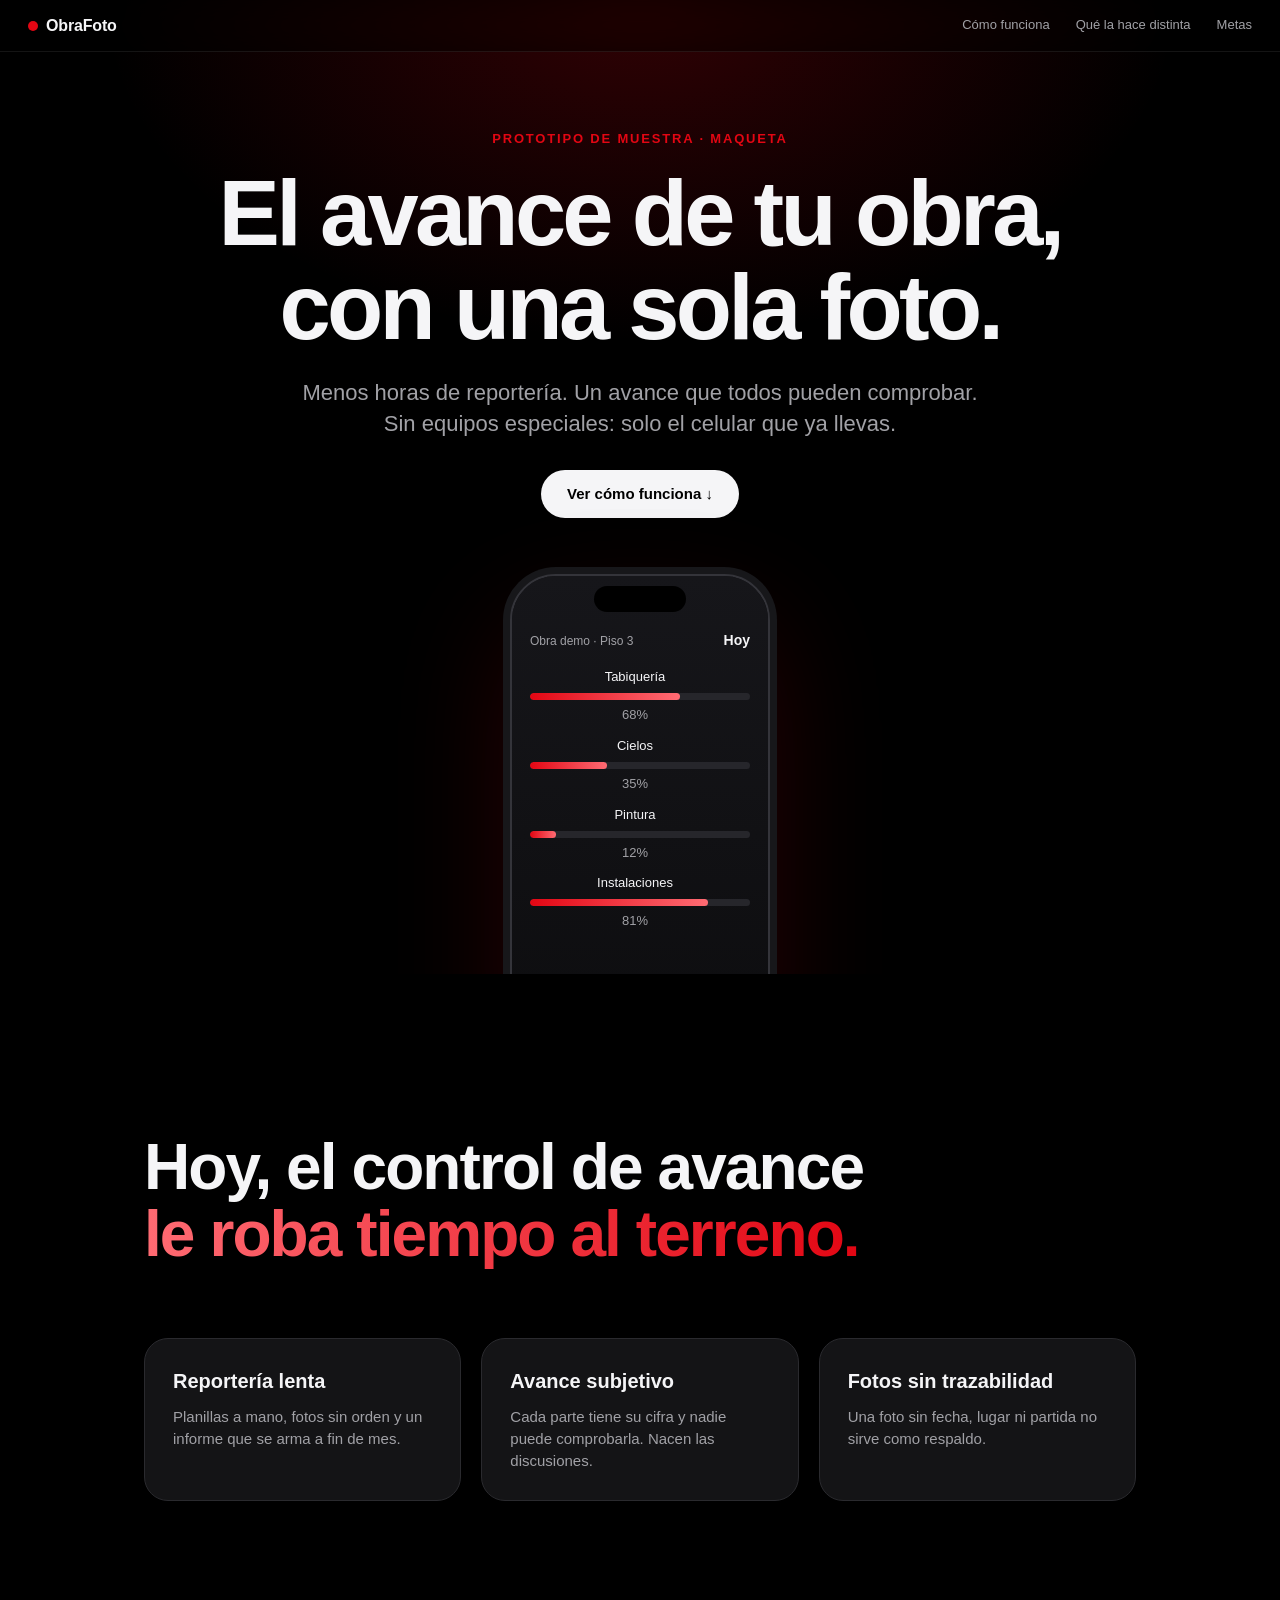
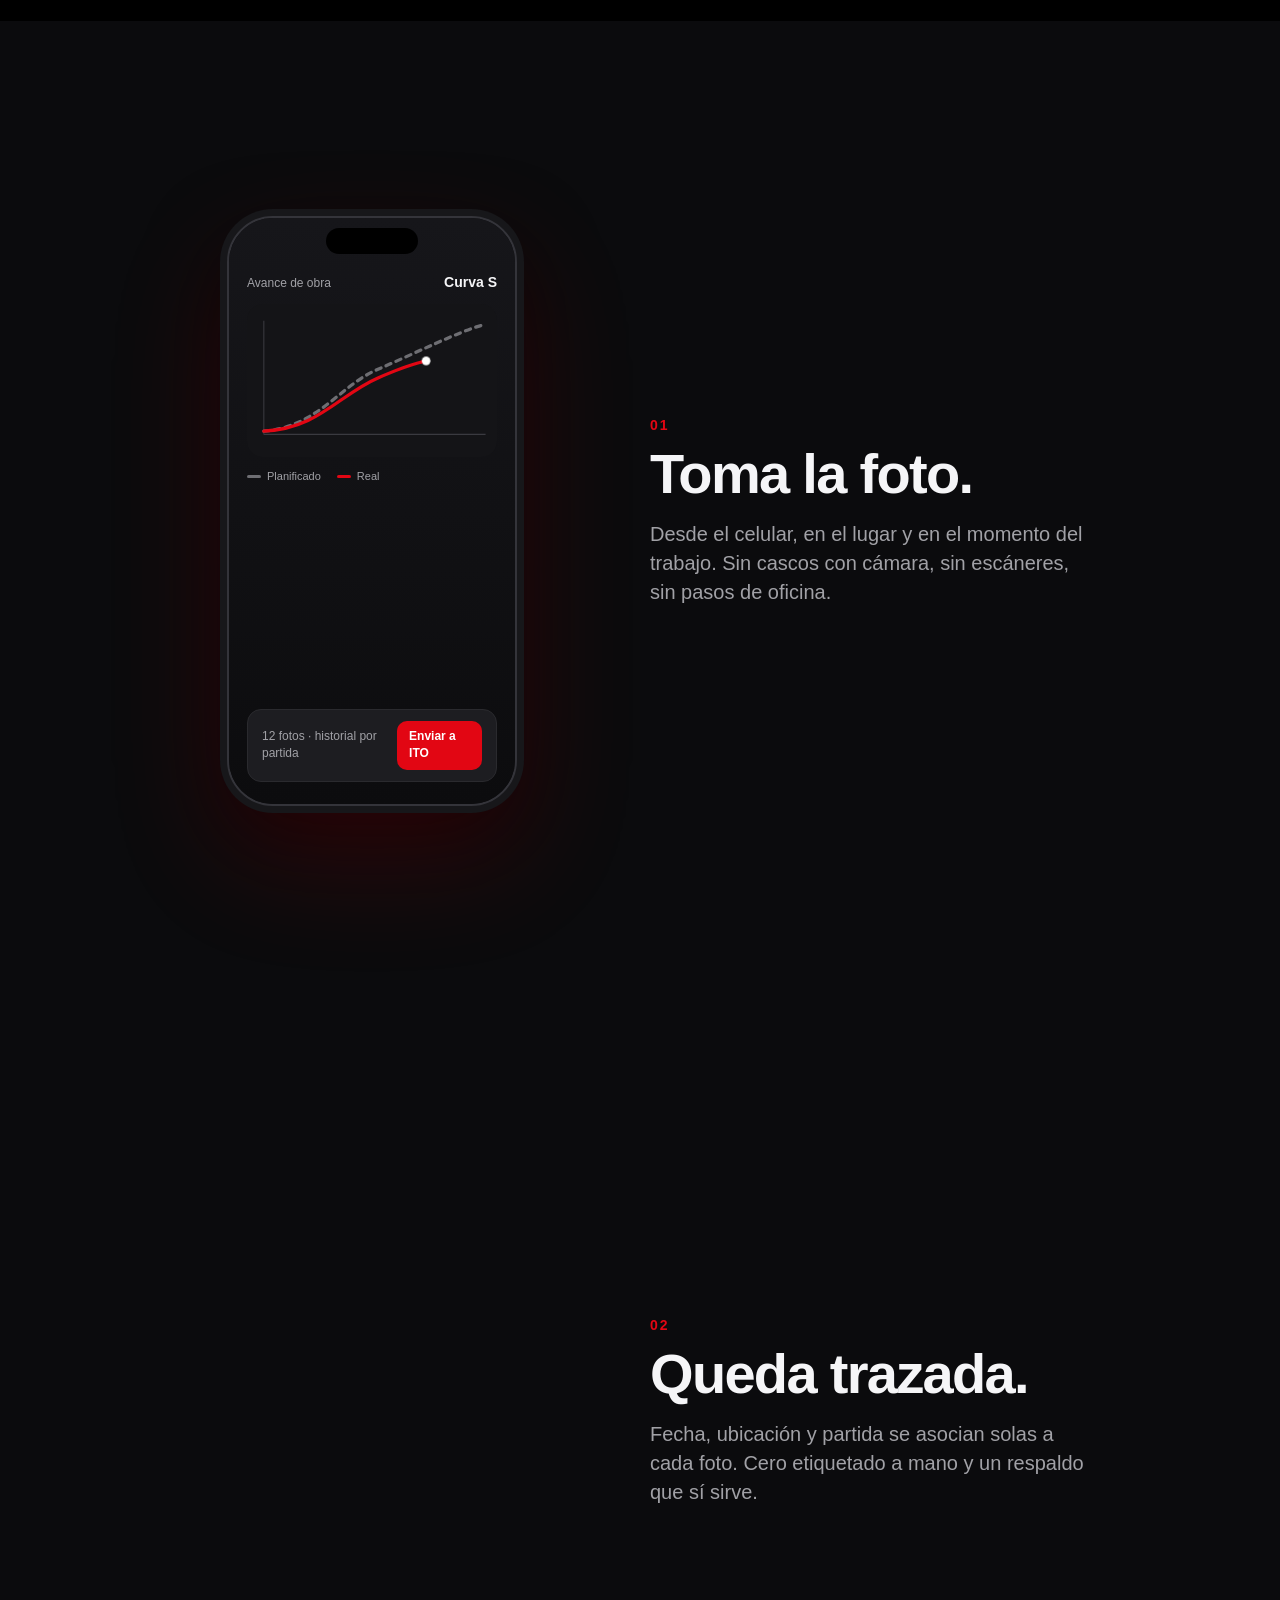
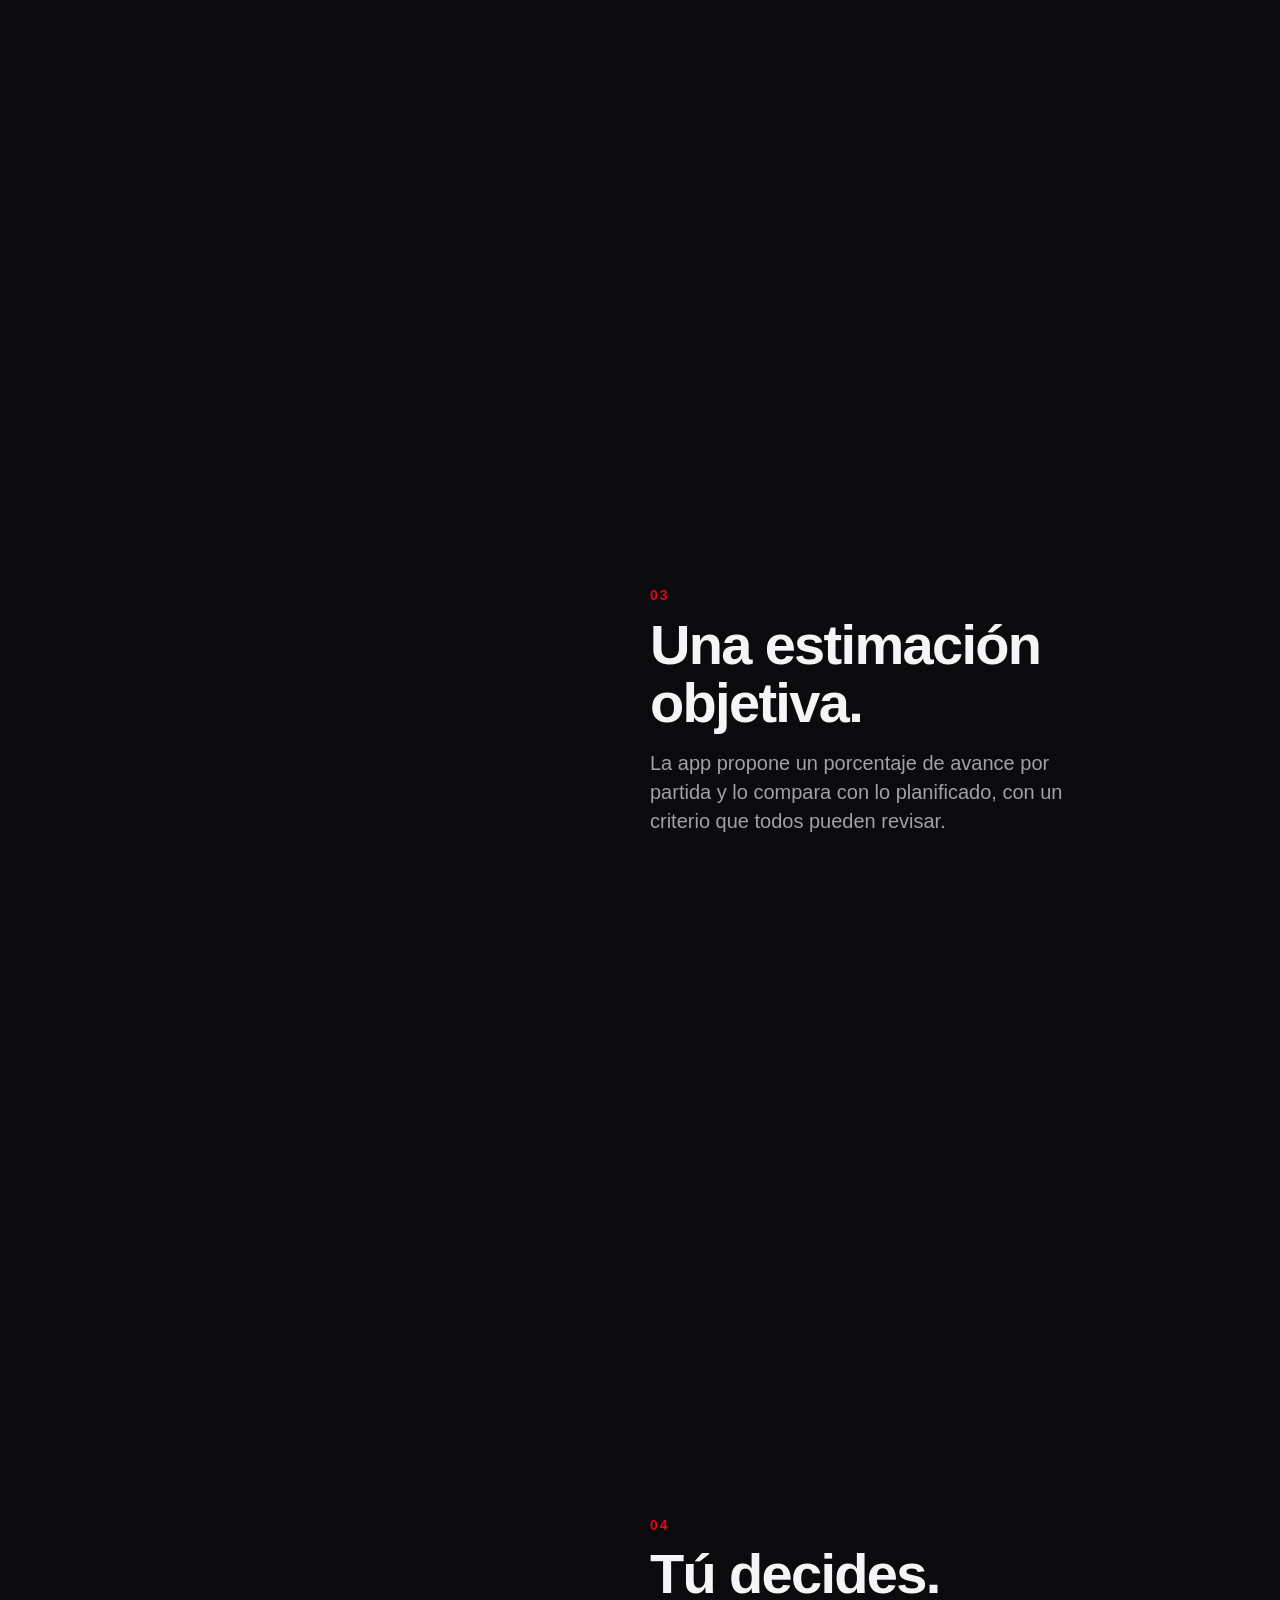
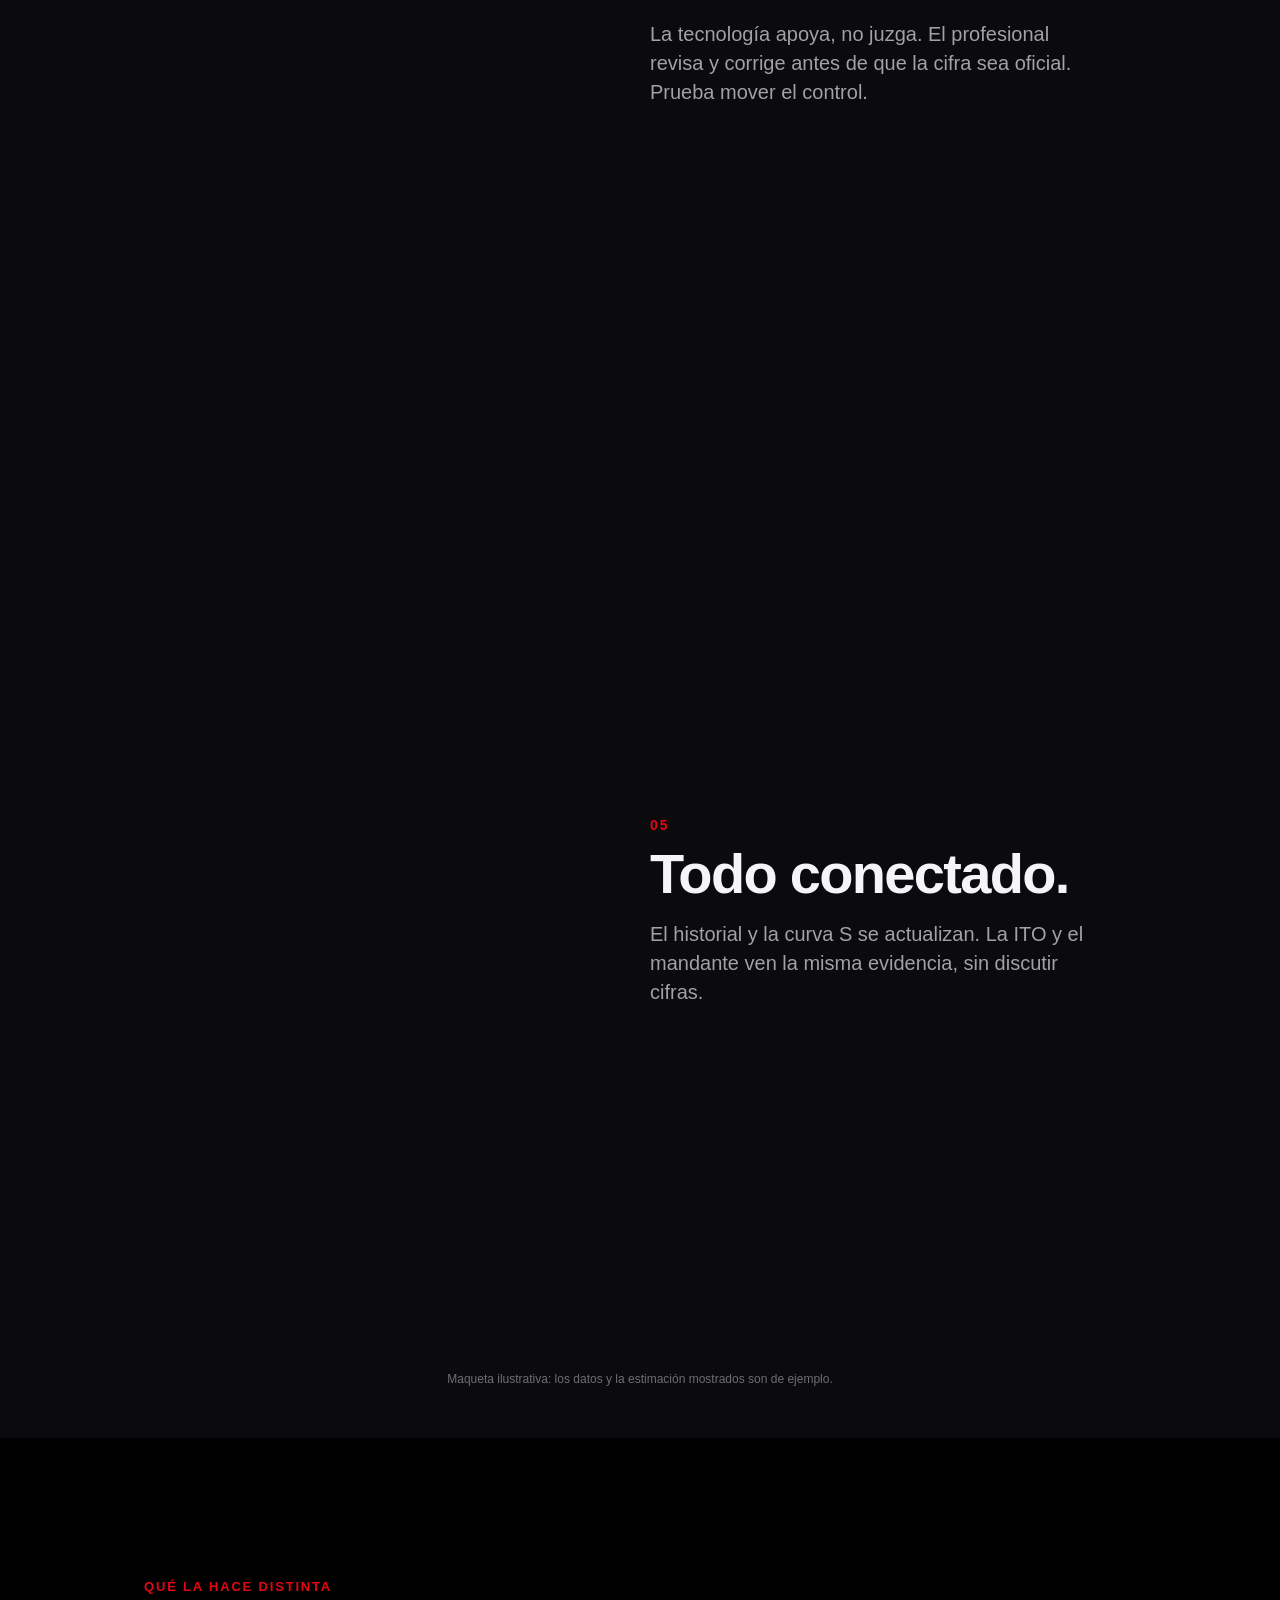
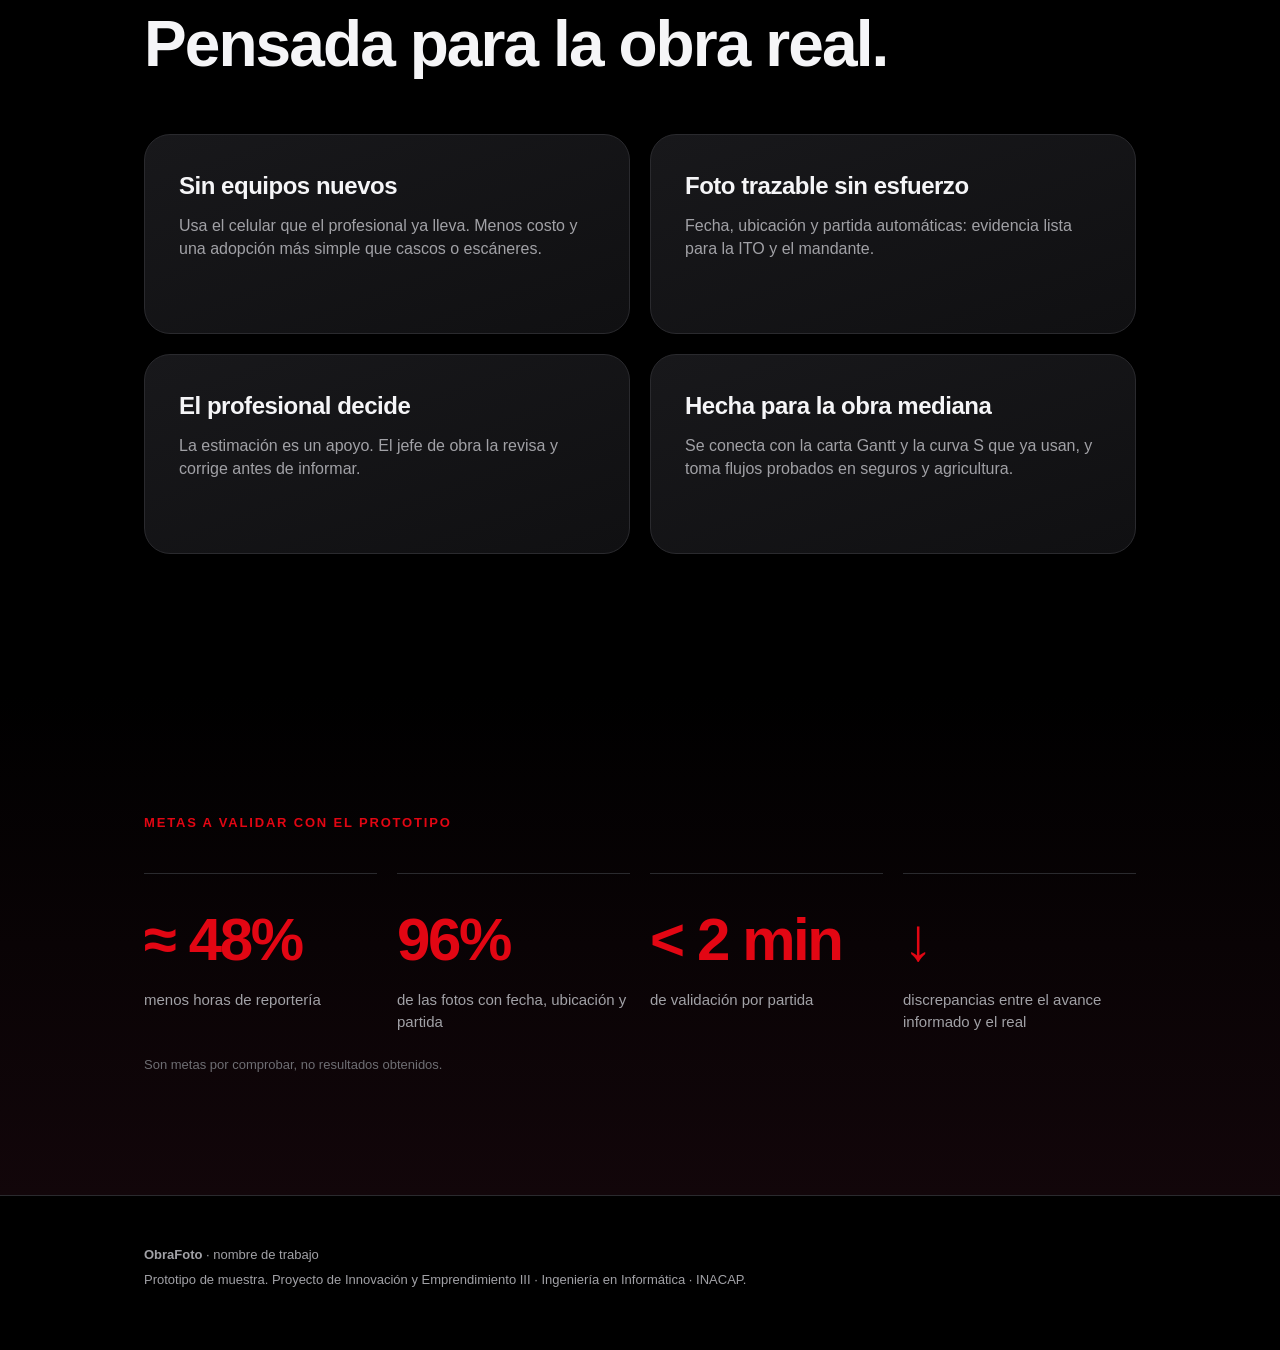
==== index.html @ 907f549f "Primera versión" ====
<!doctype html>
<html lang="es">
<head>
<meta charset="utf-8">
<meta name="viewport" content="width=device-width, initial-scale=1">
<title>ObraFoto · Prototipo de muestra</title>
<meta name="description" content="Maqueta interactiva: control del avance físico de una obra a partir de una foto del celular. Proyecto de Innovación y Emprendimiento III, INACAP.">
<link rel="icon" href="data:image/svg+xml,<svg xmlns='http://www.w3.org/2000/svg' viewBox='0 0 32 32'><rect width='32' height='32' rx='8' fill='%23E20613'/><circle cx='16' cy='17' r='6' fill='none' stroke='white' stroke-width='3'/><rect x='11' y='7' width='10' height='3' rx='1.5' fill='white'/></svg>">
<link rel="stylesheet" href="styles.css">
</head>
<body>

<header class="nav">
  <a class="brand" href="#top"><span class="dot"></span>ObraFoto</a>
  <nav>
    <a href="#como">Cómo funciona</a>
    <a href="#distinto">Qué la hace distinta</a>
    <a href="#metas">Metas</a>
  </nav>
</header>

<main id="top">

  <!-- HERO -->
  <section class="hero">
    <p class="kicker reveal">Prototipo de muestra · Maqueta</p>
    <h1 class="reveal d1">El avance de tu obra,<br>con una sola foto.</h1>
    <p class="lead reveal d2">Menos horas de reportería. Un avance que todos pueden comprobar.<br class="hide-m"> Sin equipos especiales: solo el celular que ya llevas.</p>
    <a class="btn reveal d3" href="#como">Ver cómo funciona <span aria-hidden="true">↓</span></a>
    <div class="hero-phone reveal d3" aria-hidden="true">
      <div class="phone small">
        <div class="notch"></div>
        <div class="screen">
          <div class="app-top"><span>Obra demo · Piso 3</span><b>Hoy</b></div>
          <div class="list">
            <div class="row"><span>Tabiquería</span><i style="--w:68%"></i><em>68%</em></div>
            <div class="row"><span>Cielos</span><i style="--w:35%"></i><em>35%</em></div>
            <div class="row"><span>Pintura</span><i style="--w:12%"></i><em>12%</em></div>
            <div class="row"><span>Instalaciones</span><i style="--w:81%"></i><em>81%</em></div>
          </div>
          <div class="fab">＋ Nueva foto</div>
        </div>
      </div>
    </div>
  </section>

  <!-- PROBLEMA -->
  <section class="problem">
    <div class="wrap">
      <h2 class="big reveal">Hoy, el control de avance<br><span class="grad">le roba tiempo al terreno.</span></h2>
      <div class="three">
        <div class="reveal"><b>Reportería lenta</b><p>Planillas a mano, fotos sin orden y un informe que se arma a fin de mes.</p></div>
        <div class="reveal d1"><b>Avance subjetivo</b><p>Cada parte tiene su cifra y nadie puede comprobarla. Nacen las discusiones.</p></div>
        <div class="reveal d2"><b>Fotos sin trazabilidad</b><p>Una foto sin fecha, lugar ni partida no sirve como respaldo.</p></div>
      </div>
    </div>
  </section>

  <!-- STORY: sticky phone -->
  <section id="como" class="story">
    <div class="story-grid">
      <div class="stage">
        <div class="phone" id="phone" data-step="1">
          <div class="notch"></div>

          <!-- 1 CAMARA -->
          <div class="screen s s1">
            <div class="cam">
              <div class="wall"></div>
              <div class="corners"><i></i><i></i><i></i><i></i></div>
              <div class="tag">Partida · Tabiquería</div>
              <div class="shutter"><span></span></div>
            </div>
          </div>

          <!-- 2 TRAZABILIDAD -->
          <div class="screen s s2">
            <div class="photo"><div class="wall"></div></div>
            <div class="chips">
              <div class="chip c1"><small>Fecha y hora</small><b>17 nov 2026 · 10:42</b></div>
              <div class="chip c2"><small>Ubicación</small><b>Piso 3 · Sector B</b></div>
              <div class="chip c3"><small>Partida</small><b>Tabiquería</b></div>
            </div>
            <p class="note">Asociado automáticamente. Sin escribir nada.</p>
          </div>

          <!-- 3 ESTIMACION -->
          <div class="screen s s3">
            <div class="app-top"><span>Estimación</span><b>Tabiquería</b></div>
            <div class="ring-wrap">
              <svg viewBox="0 0 120 120" class="ring">
                <circle cx="60" cy="60" r="50" class="bg"/>
                <circle cx="60" cy="60" r="50" class="fg" id="ringfg"/>
              </svg>
              <div class="ring-n"><b>68%</b><small>avance estimado</small></div>
            </div>
            <div class="cmp"><span>Planificado</span><b>72%</b></div>
            <div class="cmp warn"><span>Diferencia</span><b>−4 pts</b></div>
            <p class="note">Estimación de ejemplo, comparada con la planificación.</p>
          </div>

          <!-- 4 VALIDACION -->
          <div class="screen s s4">
            <div class="app-top"><span>Validar avance</span><b>Tabiquería</b></div>
            <div class="photo mini"><div class="wall"></div></div>
            <div class="val-n"><b id="valn">68</b><span>%</span></div>
            <input id="valr" type="range" min="0" max="100" value="68" aria-label="Ajustar porcentaje de avance">
            <p class="note">Ajusta si no estás de acuerdo.</p>
            <div class="btns"><span class="b ghost">Corregir</span><span class="b solid">Confirmar</span></div>
          </div>

          <!-- 5 INFORME -->
          <div class="screen s s5">
            <div class="app-top"><span>Avance de obra</span><b>Curva S</b></div>
            <svg viewBox="0 0 220 130" class="curve">
              <line x1="10" y1="115" x2="215" y2="115" class="ax"/>
              <line x1="10" y1="10" x2="10" y2="115" class="ax"/>
              <path d="M10 112 C 60 108, 80 70, 115 55 S 190 20, 212 14" class="plan"/>
              <path d="M10 112 C 60 110, 80 78, 115 63 S 150 50, 160 47" class="real" id="realpath"/>
              <circle cx="160" cy="47" r="4" class="pt"/>
            </svg>
            <div class="legend"><span><i class="l1"></i>Planificado</span><span><i class="l2"></i>Real</span></div>
            <div class="share"><span>12 fotos · historial por partida</span><b>Enviar a ITO</b></div>
          </div>
        </div>
      </div>

      <div class="steps">
        <article class="step" data-step="1">
          <span class="num">01</span>
          <h3>Toma la foto.</h3>
          <p>Desde el celular, en el lugar y en el momento del trabajo. Sin cascos con cámara, sin escáneres, sin pasos de oficina.</p>
        </article>
        <article class="step" data-step="2">
          <span class="num">02</span>
          <h3>Queda trazada.</h3>
          <p>Fecha, ubicación y partida se asocian solas a cada foto. Cero etiquetado a mano y un respaldo que sí sirve.</p>
        </article>
        <article class="step" data-step="3">
          <span class="num">03</span>
          <h3>Una estimación objetiva.</h3>
          <p>La app propone un porcentaje de avance por partida y lo compara con lo planificado, con un criterio que todos pueden revisar.</p>
        </article>
        <article class="step" data-step="4">
          <span class="num">04</span>
          <h3>Tú decides.</h3>
          <p>La tecnología apoya, no juzga. El profesional revisa y corrige antes de que la cifra sea oficial. Prueba mover el control.</p>
        </article>
        <article class="step" data-step="5">
          <span class="num">05</span>
          <h3>Todo conectado.</h3>
          <p>El historial y la curva S se actualizan. La ITO y el mandante ven la misma evidencia, sin discutir cifras.</p>
        </article>
      </div>
    </div>
    <p class="demo-note">Maqueta ilustrativa: los datos y la estimación mostrados son de ejemplo.</p>
  </section>

  <!-- DISTINTO -->
  <section id="distinto" class="diff">
    <div class="wrap">
      <p class="kicker reveal">Qué la hace distinta</p>
      <h2 class="big reveal d1">Pensada para la obra real.</h2>
      <div class="cards">
        <div class="card reveal"><h4>Sin equipos nuevos</h4><p>Usa el celular que el profesional ya lleva. Menos costo y una adopción más simple que cascos o escáneres.</p></div>
        <div class="card reveal d1"><h4>Foto trazable sin esfuerzo</h4><p>Fecha, ubicación y partida automáticas: evidencia lista para la ITO y el mandante.</p></div>
        <div class="card reveal d2"><h4>El profesional decide</h4><p>La estimación es un apoyo. El jefe de obra la revisa y corrige antes de informar.</p></div>
        <div class="card reveal d3"><h4>Hecha para la obra mediana</h4><p>Se conecta con la carta Gantt y la curva S que ya usan, y toma flujos probados en seguros y agricultura.</p></div>
      </div>
    </div>
  </section>

  <!-- METAS -->
  <section id="metas" class="metrics">
    <div class="wrap">
      <p class="kicker reveal">Metas a validar con el prototipo</p>
      <div class="mgrid">
        <div class="m reveal"><b><span data-count="50" data-pre="≈ " data-suf="%">≈ 50%</span></b><p>menos horas de reportería</p></div>
        <div class="m reveal d1"><b><span data-count="100" data-suf="%">100%</span></b><p>de las fotos con fecha, ubicación y partida</p></div>
        <div class="m reveal d2"><b><span data-count="2" data-pre="&lt; " data-suf=" min">&lt; 2 min</span></b><p>de validación por partida</p></div>
        <div class="m reveal d3"><b>↓</b><p>discrepancias entre el avance informado y el real</p></div>
      </div>
      <p class="fine reveal">Son metas por comprobar, no resultados obtenidos.</p>
    </div>
  </section>

</main>

<footer>
  <div class="wrap">
    <b>ObraFoto</b> · nombre de trabajo
    <p>Prototipo de muestra. Proyecto de Innovación y Emprendimiento III · Ingeniería en Informática · INACAP.</p>
  </div>
</footer>

<script src="app.js"></script>
</body>
</html>
---- styles.css ----
:root{
  --bg:#000; --bg2:#0b0b0d; --ink:#f5f5f7; --mute:#a1a1a6; --line:#2a2a2e;
  --red:#E20613; --card:#141416; --ok:#30d158;
  --font:-apple-system,BlinkMacSystemFont,"SF Pro Display","Inter","Segoe UI",Roboto,Helvetica,Arial,sans-serif;
}
*{box-sizing:border-box;margin:0;padding:0}
html{scroll-behavior:smooth}
body{background:var(--bg);color:var(--ink);font-family:var(--font);line-height:1.45;-webkit-font-smoothing:antialiased;overflow-x:hidden}
a{color:inherit;text-decoration:none}
.wrap{max-width:1040px;margin:0 auto;padding:0 24px}

/* nav */
.nav{position:fixed;inset:0 0 auto 0;z-index:50;display:flex;justify-content:space-between;align-items:center;padding:14px 28px;background:rgba(0,0,0,.6);backdrop-filter:saturate(180%) blur(18px);-webkit-backdrop-filter:saturate(180%) blur(18px);border-bottom:1px solid rgba(255,255,255,.08)}
.brand{font-weight:700;letter-spacing:-.01em;display:flex;align-items:center;gap:8px}
.dot{width:10px;height:10px;border-radius:50%;background:var(--red);display:inline-block}
.nav nav{display:flex;gap:26px;font-size:13px;color:var(--mute)}
.nav nav a:hover{color:var(--ink)}

/* reveal */
.reveal{opacity:0;transform:translateY(28px);transition:opacity .9s cubic-bezier(.2,.7,.2,1),transform .9s cubic-bezier(.2,.7,.2,1)}
.reveal.in{opacity:1;transform:none}
.d1{transition-delay:.12s}.d2{transition-delay:.24s}.d3{transition-delay:.36s}

.kicker{font-size:13px;font-weight:600;letter-spacing:.14em;text-transform:uppercase;color:var(--red)}
.big{font-size:clamp(34px,6vw,64px);line-height:1.05;letter-spacing:-.03em;font-weight:700}
.grad{background:linear-gradient(90deg,#ff6b73,var(--red));-webkit-background-clip:text;background-clip:text;color:transparent}

/* hero */
.hero{min-height:100vh;display:flex;flex-direction:column;align-items:center;text-align:center;padding:130px 24px 0;overflow:hidden;background:radial-gradient(60% 50% at 50% 0%,rgba(226,6,19,.22),transparent 70%)}
.hero h1{font-size:clamp(40px,8vw,92px);line-height:1.02;letter-spacing:-.04em;font-weight:800;margin:18px 0 22px}
.lead{font-size:clamp(17px,2.2vw,22px);color:var(--mute);max-width:720px}
.btn{margin-top:30px;display:inline-block;background:var(--ink);color:#000;padding:13px 26px;border-radius:99px;font-weight:600;font-size:15px;transition:transform .2s}
.btn:hover{transform:scale(1.04)}
.hero-phone{margin-top:56px;transform-origin:top center}
.hero-phone .phone{margin-bottom:-120px}

/* phone */
.phone{position:relative;width:290px;height:590px;border-radius:46px;background:#0d0d0f;border:2px solid #34343a;box-shadow:0 0 0 7px #17171a,0 50px 120px rgba(226,6,19,.18),0 30px 80px rgba(0,0,0,.8);overflow:hidden}
.phone.small{width:260px;height:520px}
.notch{position:absolute;top:10px;left:50%;transform:translateX(-50%);width:92px;height:26px;border-radius:20px;background:#000;z-index:5}
.screen{position:absolute;inset:0;padding:54px 18px 22px;background:linear-gradient(180deg,#16161a,#0c0c0e);display:flex;flex-direction:column;gap:12px}
.app-top{display:flex;justify-content:space-between;align-items:baseline;font-size:12px;color:var(--mute)}
.app-top b{color:var(--ink);font-size:14px}
.note{font-size:11px;color:var(--mute);text-align:center}

/* hero list */
.list{display:flex;flex-direction:column;gap:12px;margin-top:6px}
.row{display:grid;grid-template-columns:1fr auto;gap:6px 10px;font-size:13px}
.row i{grid-column:1/3;height:7px;border-radius:9px;background:#26262b;position:relative;overflow:hidden}
.row i::after{content:"";position:absolute;inset:0;width:var(--w);background:linear-gradient(90deg,var(--red),#ff6b73);border-radius:9px}
.row em{font-style:normal;color:var(--mute)}
.fab{margin-top:auto;text-align:center;background:var(--red);padding:13px;border-radius:16px;font-weight:600;font-size:14px}

/* story */
.story{position:relative;background:var(--bg2);padding:40px 0 20px}
.story-grid{max-width:1100px;margin:0 auto;display:grid;grid-template-columns:1fr 1fr;gap:20px;padding:0 24px}
.stage{position:sticky;top:0;height:100vh;display:flex;align-items:center;justify-content:center}
.steps{padding:0}
.step{min-height:100vh;display:flex;flex-direction:column;justify-content:center;opacity:.28;transform:translateX(0);transition:opacity .5s,transform .5s}
.step.active{opacity:1}
.num{color:var(--red);font-weight:700;letter-spacing:.14em;font-size:14px}
.step h3{font-size:clamp(34px,4.6vw,56px);letter-spacing:-.03em;line-height:1.05;margin:10px 0 16px}
.step p{font-size:clamp(16px,1.6vw,20px);color:var(--mute);max-width:440px}
.demo-note{text-align:center;color:#6e6e73;font-size:12px;padding:10px 0 30px}

.s{opacity:0;transform:scale(.97);transition:opacity .55s ease,transform .55s ease;pointer-events:none}
#phone[data-step="1"] .s1,#phone[data-step="2"] .s2,#phone[data-step="3"] .s3,#phone[data-step="4"] .s4,#phone[data-step="5"] .s5{opacity:1;transform:none;pointer-events:auto}

/* wall texture (simulated site photo) */
.wall{position:absolute;inset:0;background:
  linear-gradient(90deg,rgba(255,255,255,.05) 1px,transparent 1px) 0 0/46px 100%,
  linear-gradient(180deg,rgba(0,0,0,.18),transparent 40%),
  linear-gradient(160deg,#8d8f93,#5a5d63 55%,#3c3e43)}
.wall::after{content:"";position:absolute;left:12%;right:30%;top:18%;bottom:24%;border:2px dashed rgba(255,255,255,.18);border-radius:4px;background:repeating-linear-gradient(180deg,rgba(255,255,255,.08) 0 2px,transparent 2px 38px)}

/* s1 camera */
.s1{padding:0}
.cam{position:absolute;inset:0;overflow:hidden}
.cam .wall{filter:saturate(.8)}
.corners i{position:absolute;width:34px;height:34px;border:3px solid #fff;opacity:.9}
.corners i:nth-child(1){top:92px;left:34px;border-right:0;border-bottom:0;border-radius:8px 0 0 0}
.corners i:nth-child(2){top:92px;right:34px;border-left:0;border-bottom:0;border-radius:0 8px 0 0}
.corners i:nth-child(3){bottom:150px;left:34px;border-right:0;border-top:0;border-radius:0 0 0 8px}
.corners i:nth-child(4){bottom:150px;right:34px;border-left:0;border-top:0;border-radius:0 0 8px 0}
.tag{position:absolute;top:60px;left:50%;transform:translateX(-50%);background:rgba(0,0,0,.6);backdrop-filter:blur(8px);padding:6px 14px;border-radius:99px;font-size:12px;font-weight:600;white-space:nowrap}
.shutter{position:absolute;bottom:48px;left:50%;transform:translateX(-50%);width:68px;height:68px;border-radius:50%;border:4px solid #fff;display:grid;place-items:center}
.shutter span{width:52px;height:52px;border-radius:50%;background:#fff;animation:pulse 2.2s infinite}
@keyframes pulse{50%{transform:scale(.88)}}

/* s2 */
.photo{position:relative;height:210px;border-radius:18px;overflow:hidden;flex:none}
.photo.mini{height:130px}
.chips{display:flex;flex-direction:column;gap:9px}
.chip{background:#1d1d21;border:1px solid var(--line);border-radius:14px;padding:10px 14px;opacity:0;transform:translateY(14px)}
.chip small{display:block;color:var(--mute);font-size:10.5px;letter-spacing:.04em}
.chip b{font-size:14px}
#phone[data-step="2"] .chip{animation:chipin .6s forwards}
#phone[data-step="2"] .c2{animation-delay:.25s}
#phone[data-step="2"] .c3{animation-delay:.5s}
@keyframes chipin{to{opacity:1;transform:none}}

/* s3 */
.ring-wrap{position:relative;width:176px;height:176px;margin:8px auto 4px}
.ring{width:100%;height:100%;transform:rotate(-90deg)}
.ring circle{fill:none;stroke-width:9}
.ring .bg{stroke:#26262b}
.ring .fg{stroke:var(--red);stroke-linecap:round;stroke-dasharray:314;stroke-dashoffset:314;transition:stroke-dashoffset 1.2s cubic-bezier(.2,.7,.2,1)}
#phone[data-step="3"] .ring .fg{stroke-dashoffset:calc(314 - 314 * .68)}
.ring-n{position:absolute;inset:0;display:flex;flex-direction:column;align-items:center;justify-content:center}
.ring-n b{font-size:40px;letter-spacing:-.03em}
.ring-n small{color:var(--mute);font-size:11px}
.cmp{display:flex;justify-content:space-between;background:#1d1d21;border:1px solid var(--line);border-radius:14px;padding:11px 14px;font-size:13px}
.cmp span{color:var(--mute)}
.cmp.warn b{color:#ffb340}

/* s4 */
.val-n{text-align:center;font-weight:800;font-size:54px;letter-spacing:-.04em;line-height:1}
.val-n span{font-size:24px;color:var(--mute);margin-left:2px}
input[type=range]{-webkit-appearance:none;appearance:none;width:100%;height:6px;border-radius:9px;background:#2a2a2f;outline:none;margin:6px 0}
input[type=range]::-webkit-slider-thumb{-webkit-appearance:none;width:26px;height:26px;border-radius:50%;background:#fff;box-shadow:0 2px 10px rgba(0,0,0,.6);cursor:pointer}
input[type=range]::-moz-range-thumb{width:26px;height:26px;border:0;border-radius:50%;background:#fff;cursor:pointer}
.btns{display:flex;gap:10px;margin-top:auto}
.b{flex:1;text-align:center;padding:13px;border-radius:14px;font-size:14px;font-weight:600}
.b.ghost{background:#1d1d21;border:1px solid var(--line)}
.b.solid{background:var(--red)}

/* s5 */
.curve{width:100%;height:auto;background:#141417;border-radius:16px;padding:6px}
.curve .ax{stroke:#3a3a40;stroke-width:1}
.curve path{fill:none;stroke-width:3;stroke-linecap:round;stroke-dasharray:400;stroke-dashoffset:400}
.curve .plan{stroke:#6e6e73;stroke-dasharray:5 5;stroke-dashoffset:0}
.curve .real{stroke:var(--red)}
.curve .pt{fill:#fff;opacity:0}
#phone[data-step="5"] .curve .real{animation:draw 1.6s .2s forwards}
#phone[data-step="5"] .curve .pt{animation:fade .4s 1.7s forwards}
@keyframes draw{to{stroke-dashoffset:0}}
@keyframes fade{to{opacity:1}}
.legend{display:flex;gap:16px;font-size:11px;color:var(--mute)}
.legend i{display:inline-block;width:14px;height:3px;border-radius:2px;margin-right:6px;vertical-align:middle}
.l1{background:#6e6e73}.l2{background:var(--red)}
.share{margin-top:auto;display:flex;justify-content:space-between;align-items:center;background:#1d1d21;border:1px solid var(--line);border-radius:14px;padding:11px 14px;font-size:12px;color:var(--mute)}
.share b{color:#fff;background:var(--red);padding:7px 12px;border-radius:10px;font-size:12px}

/* problem */
.problem{padding:160px 0 120px;background:#000}
.problem .big{margin-bottom:70px}
.three{display:grid;grid-template-columns:repeat(3,1fr);gap:20px}
.three>div{background:var(--card);border:1px solid var(--line);border-radius:24px;padding:28px}
.three b{font-size:20px}
.three p{color:var(--mute);margin-top:10px;font-size:15px}

/* diff */
.diff{padding:140px 0;background:#000}
.diff .big{margin:14px 0 56px}
.cards{display:grid;grid-template-columns:repeat(2,1fr);gap:20px}
.card{background:linear-gradient(160deg,#18181b,#101012);border:1px solid var(--line);border-radius:26px;padding:34px;min-height:200px}
.card h4{font-size:24px;letter-spacing:-.02em;margin-bottom:10px}
.card p{color:var(--mute);font-size:16px}

/* metrics */
.metrics{padding:120px 0;background:linear-gradient(180deg,#000,#12060a)}
.mgrid{display:grid;grid-template-columns:repeat(4,1fr);gap:20px;margin:40px 0 24px}
.m{border-top:1px solid var(--line);padding-top:22px}
.m b{font-size:clamp(38px,5vw,60px);letter-spacing:-.04em;color:var(--red);display:block}
.m p{color:var(--mute);font-size:15px;margin-top:6px}
.fine{color:#6e6e73;font-size:13px}

footer{padding:50px 0 60px;border-top:1px solid var(--line);color:var(--mute);font-size:13px;background:#000}
footer p{margin-top:6px}

/* responsive */
@media (max-width:860px){
  .nav nav{display:none}
  .hide-m{display:none}
  .three,.cards{grid-template-columns:1fr}
  .mgrid{grid-template-columns:1fr 1fr}
  .story-grid{grid-template-columns:1fr;gap:0;padding:0 18px}
  .stage{height:60vh;top:52px;align-items:flex-start;padding-top:10px;z-index:2;background:var(--bg2)}
  .stage .phone{transform:scale(.7);transform-origin:top center}
  .step{min-height:62vh;justify-content:flex-start;padding-top:2vh;position:relative;z-index:1;opacity:.28}
  .step h3{font-size:34px}
  .hero-phone .phone{margin-bottom:-170px}
}
@media (prefers-reduced-motion:reduce){
  html{scroll-behavior:auto}
  .reveal{opacity:1;transform:none;transition:none}
  *{animation-duration:.01ms!important;transition-duration:.01ms!important}
}
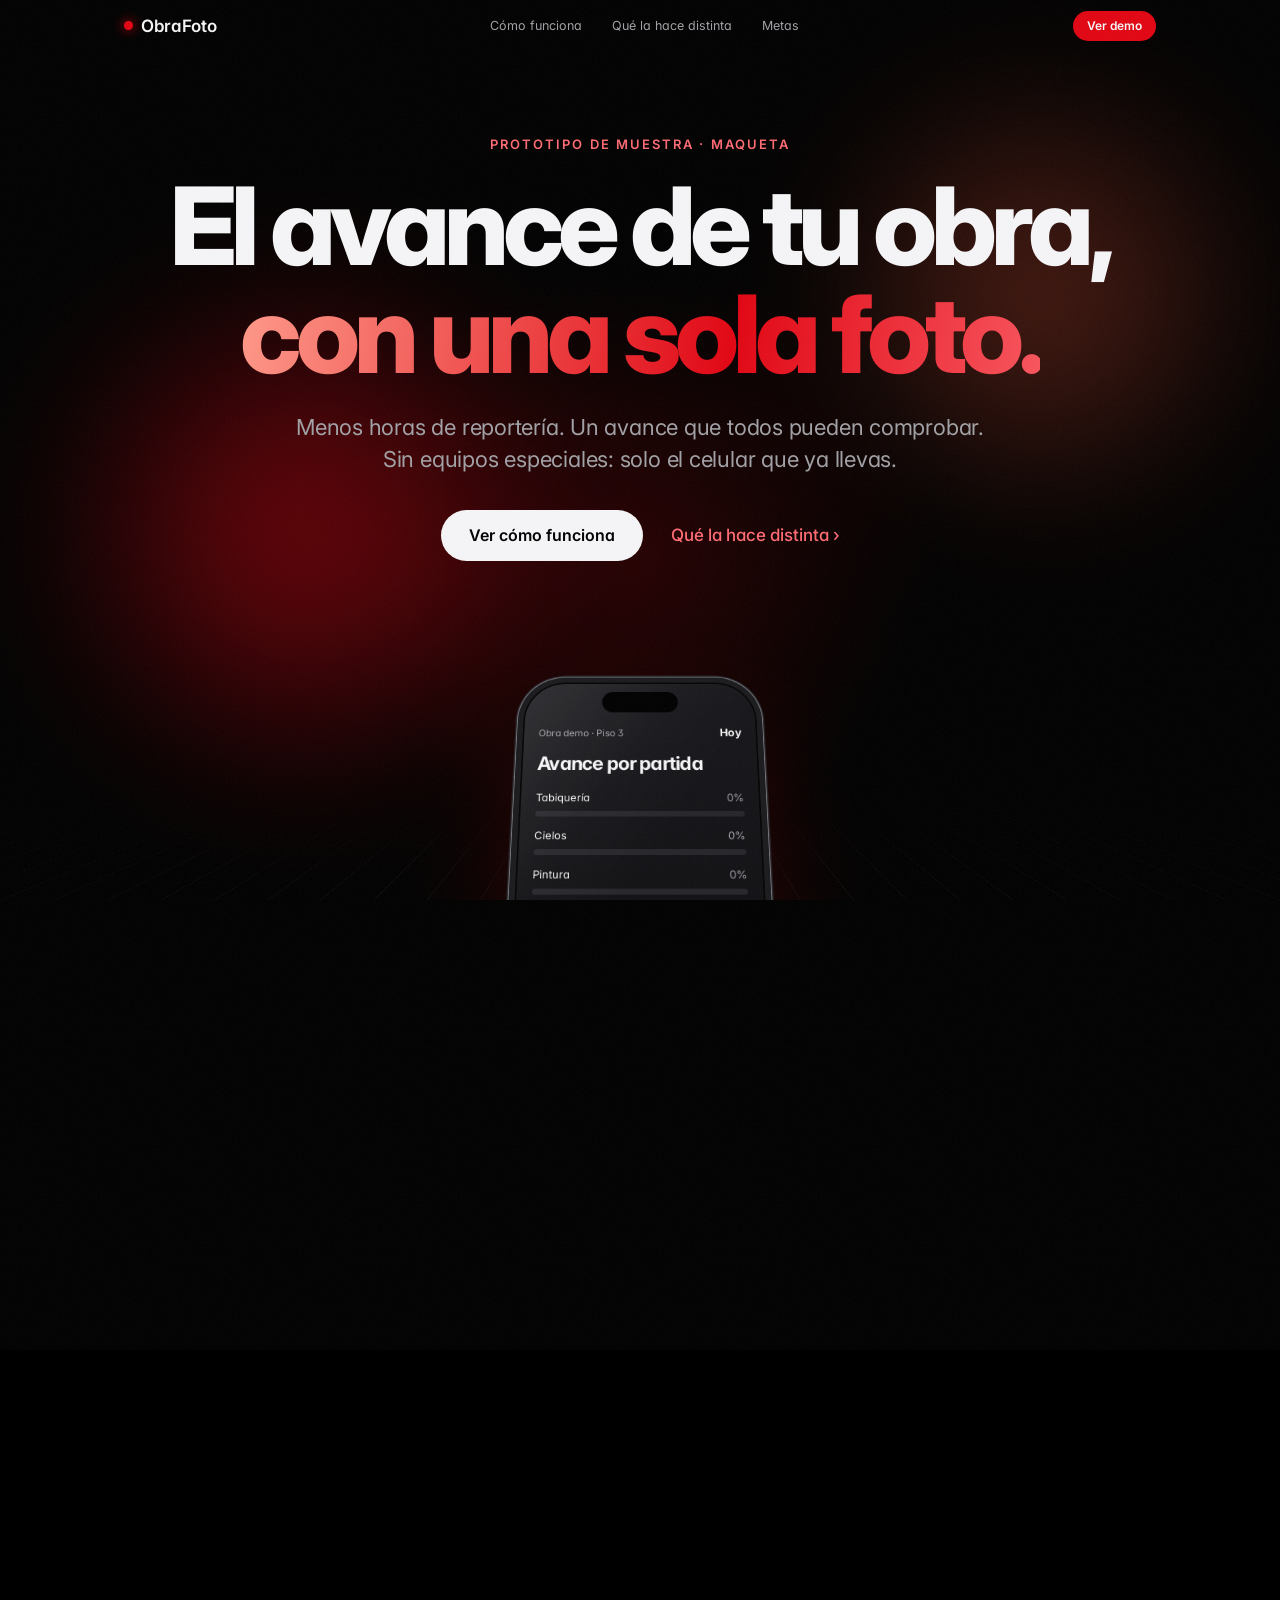
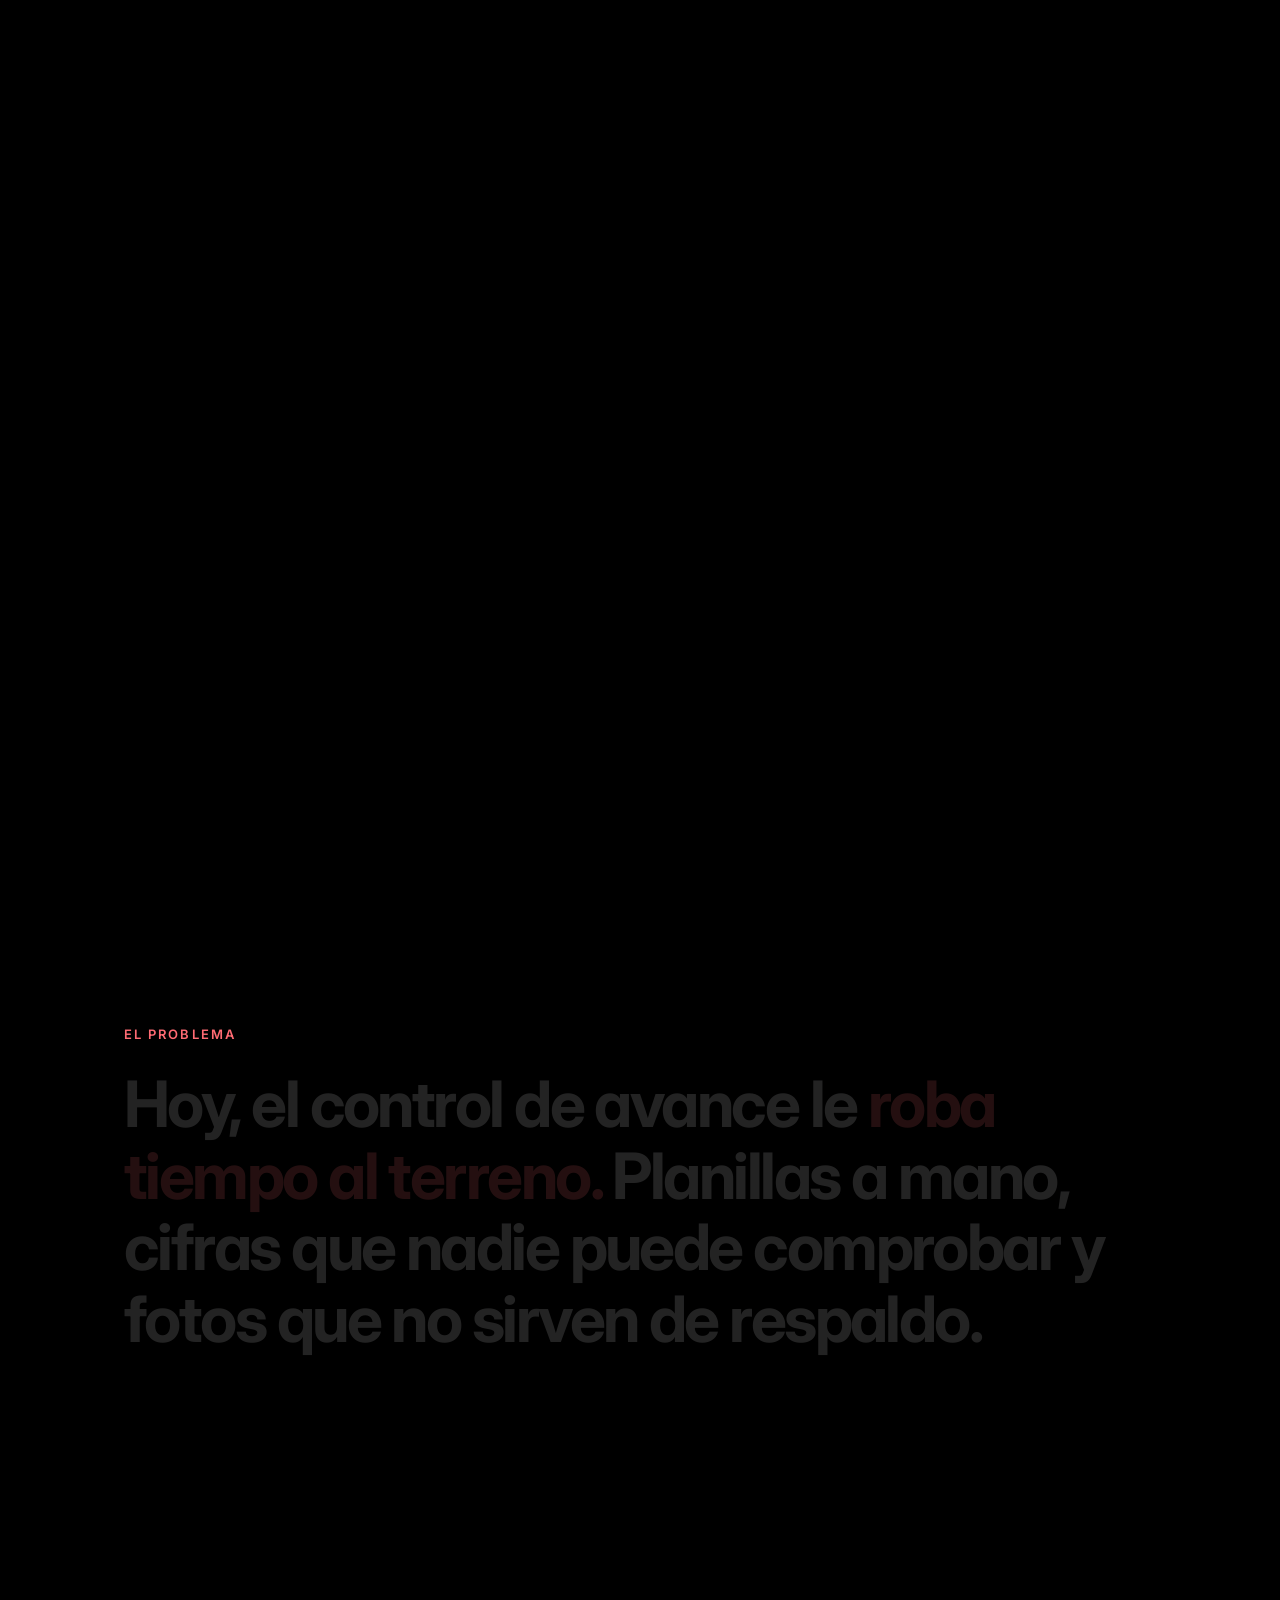
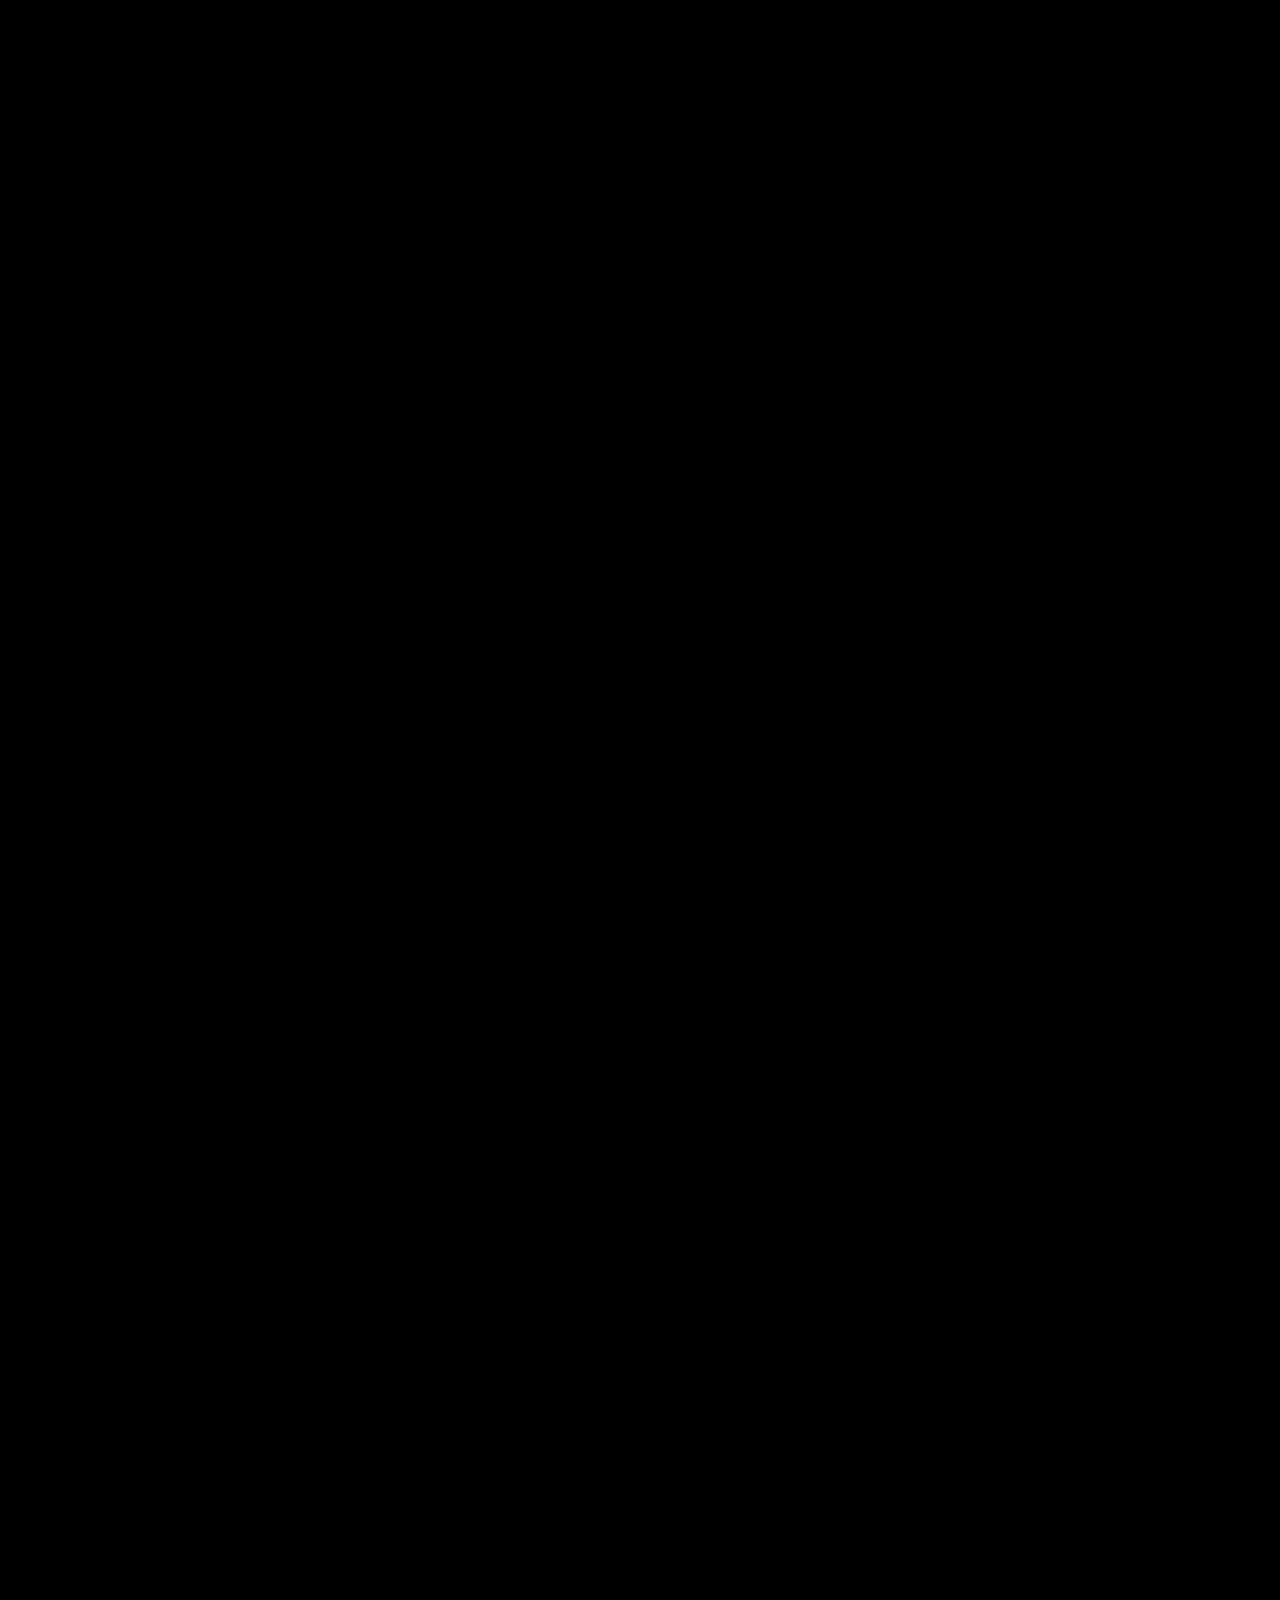
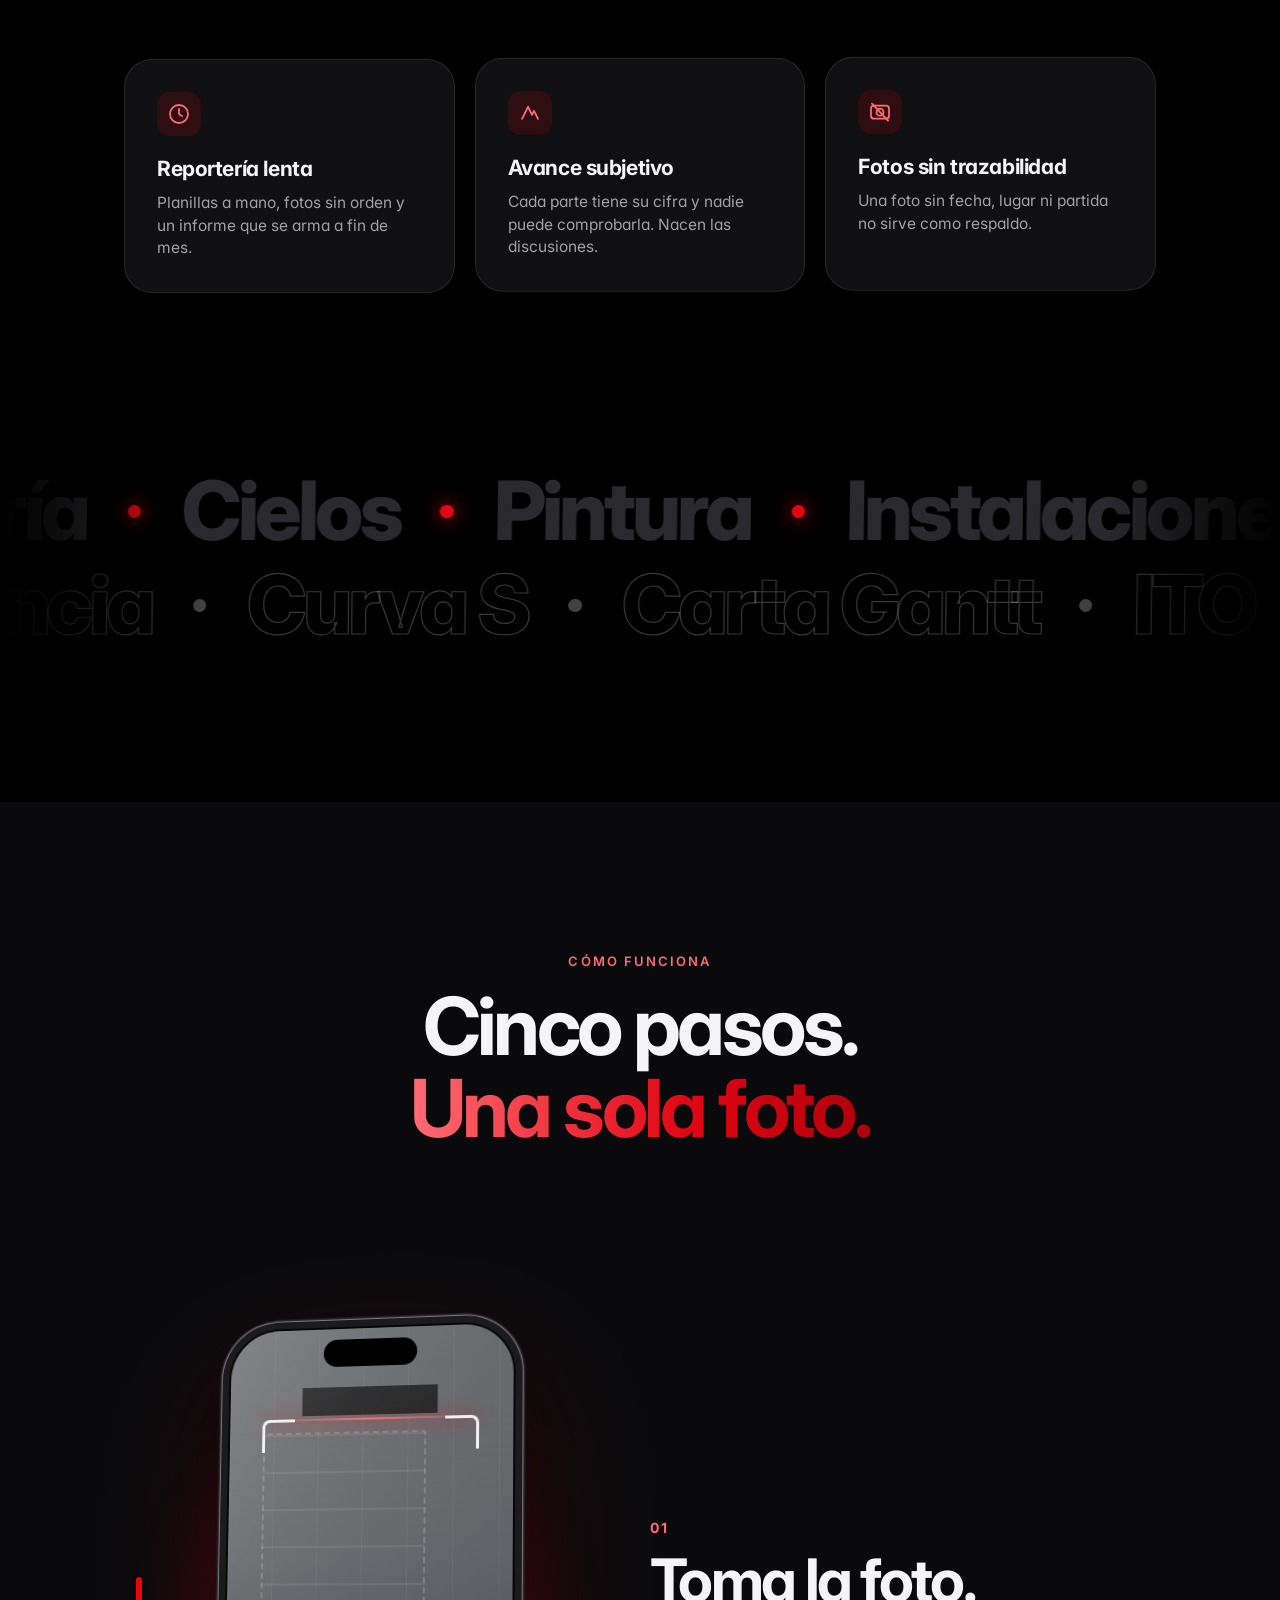
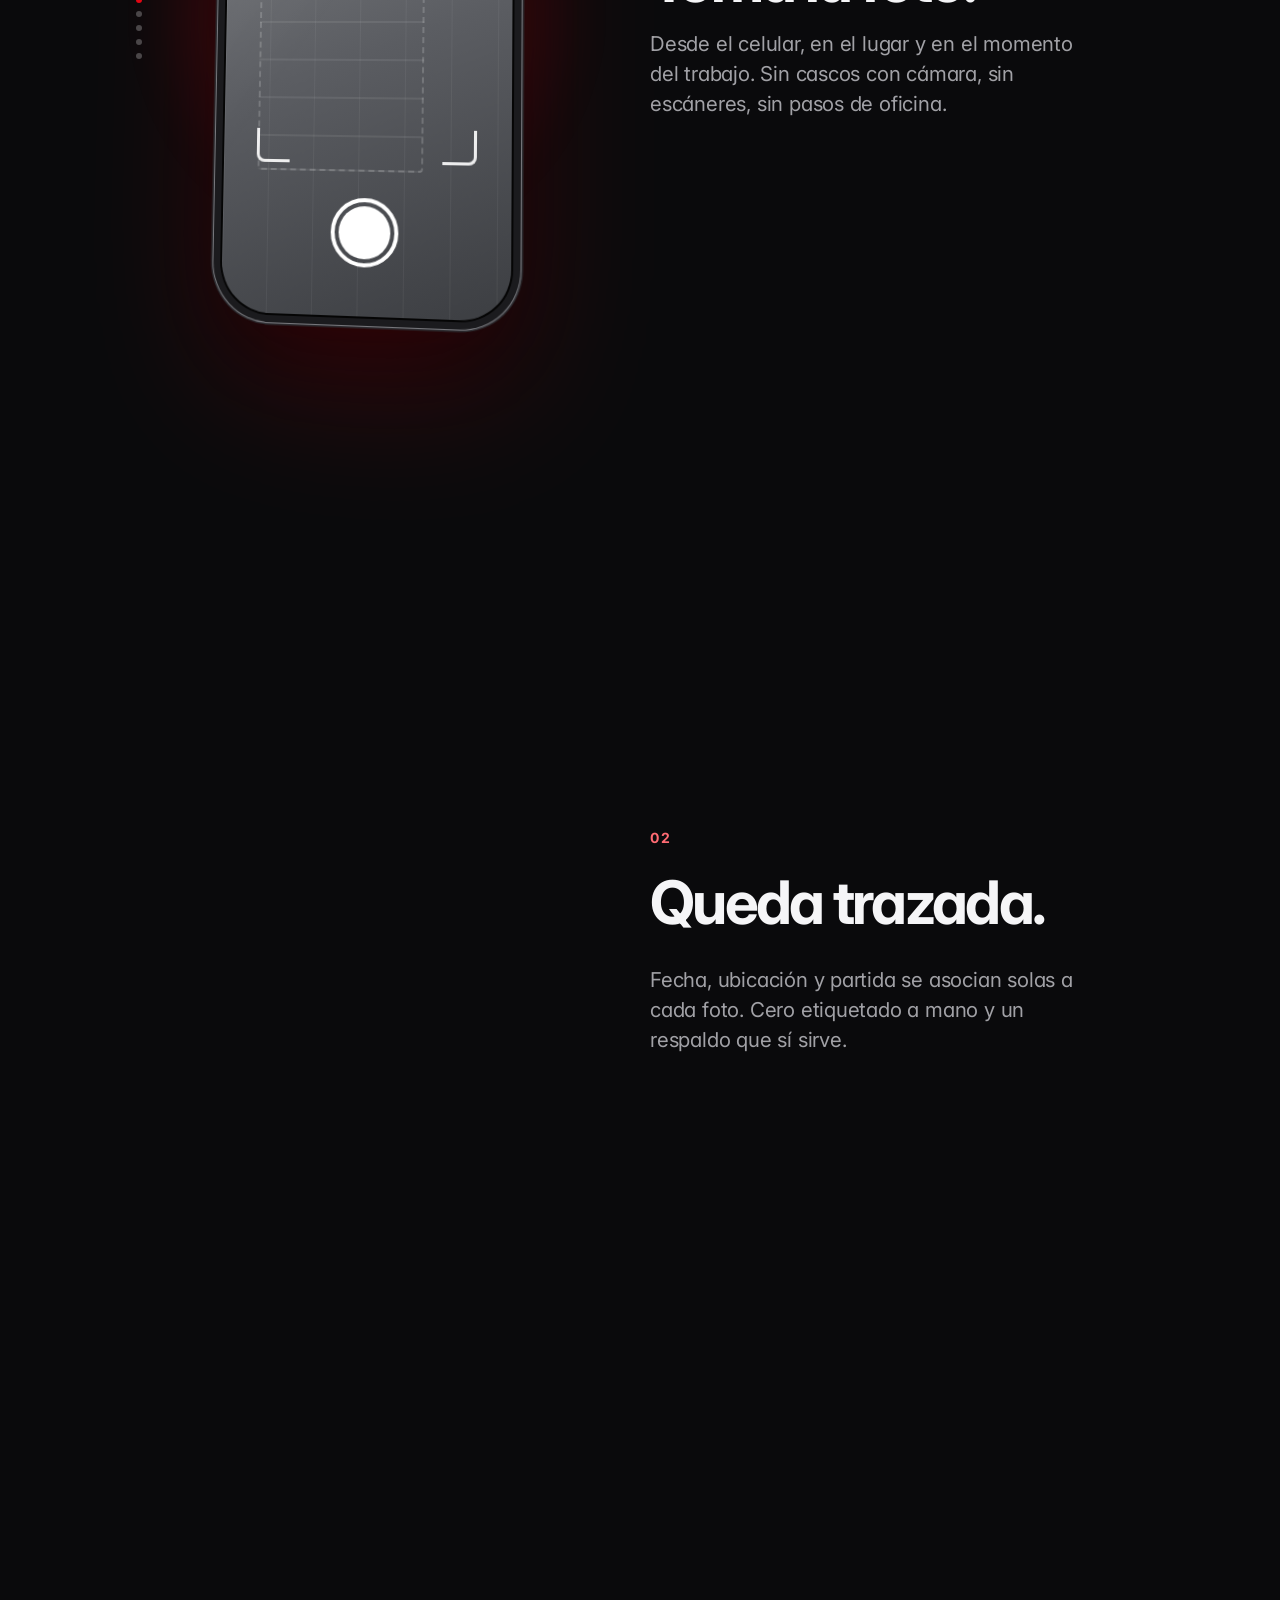
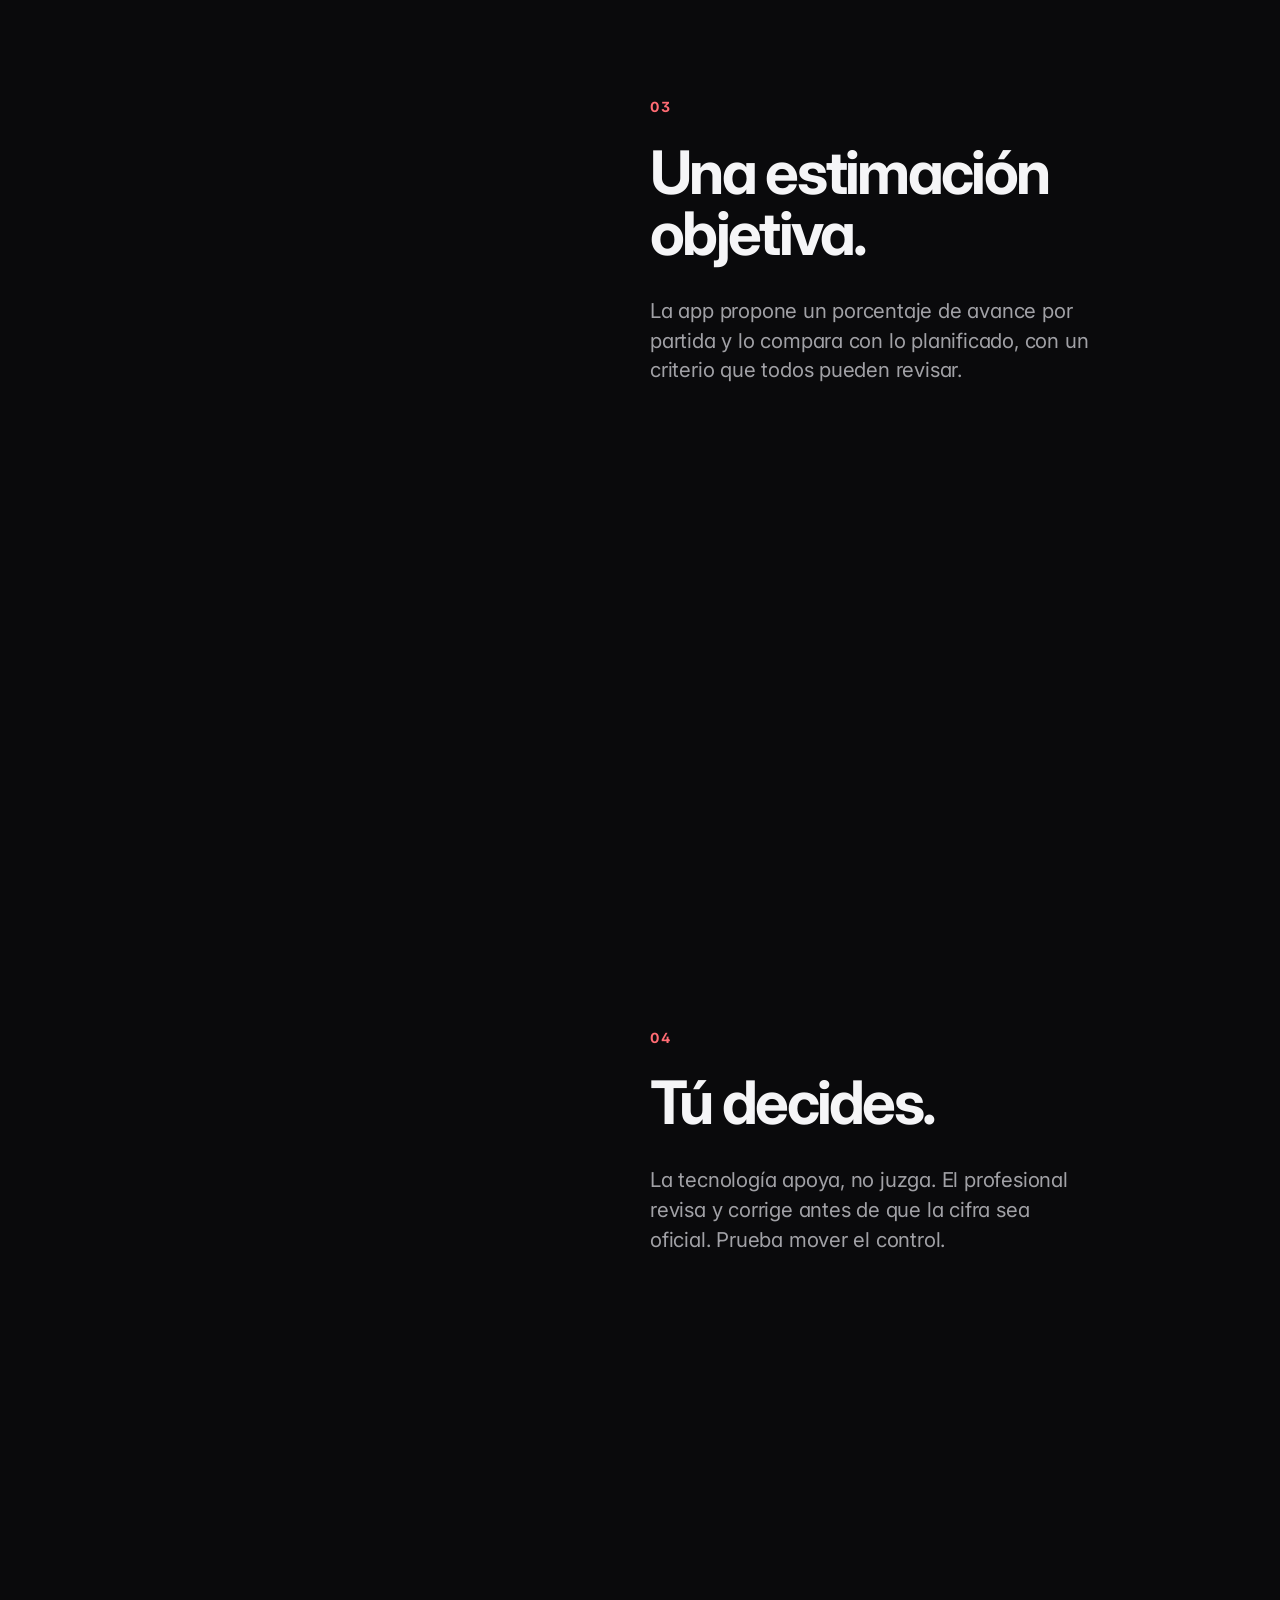
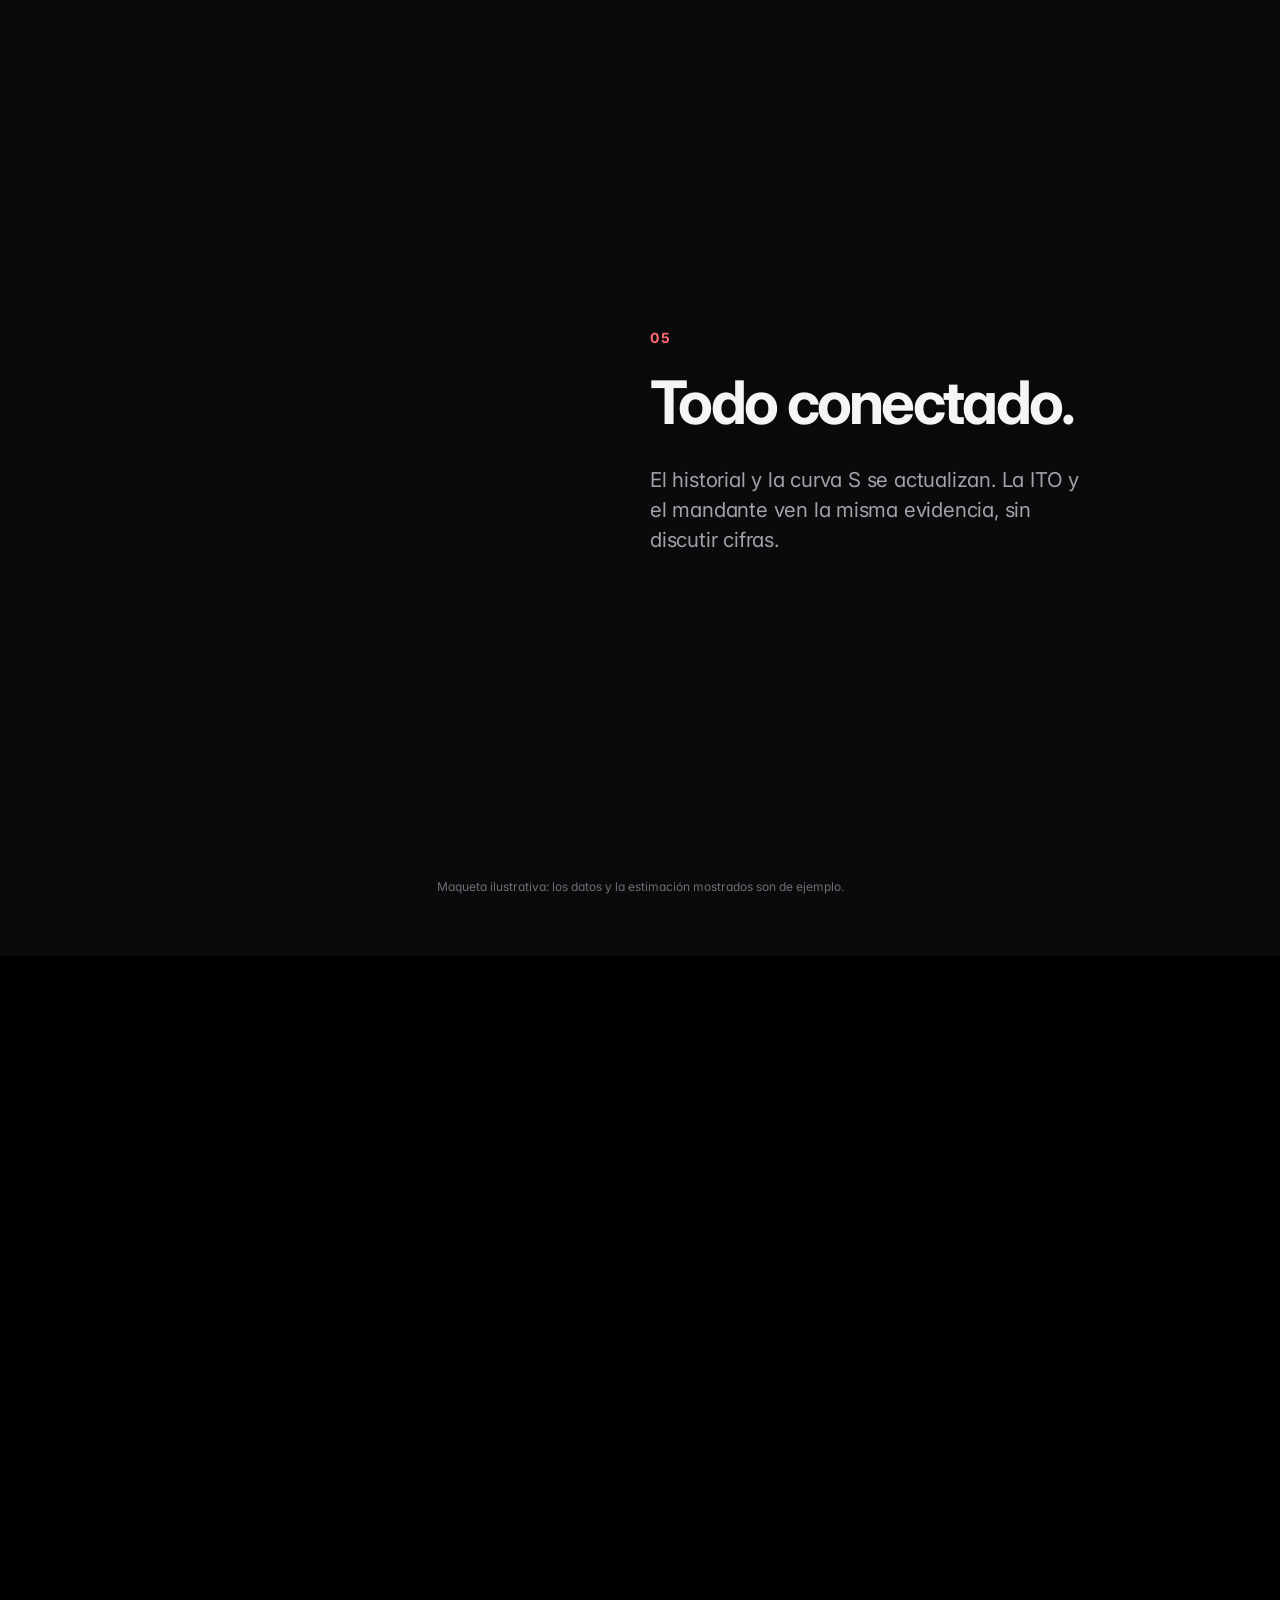
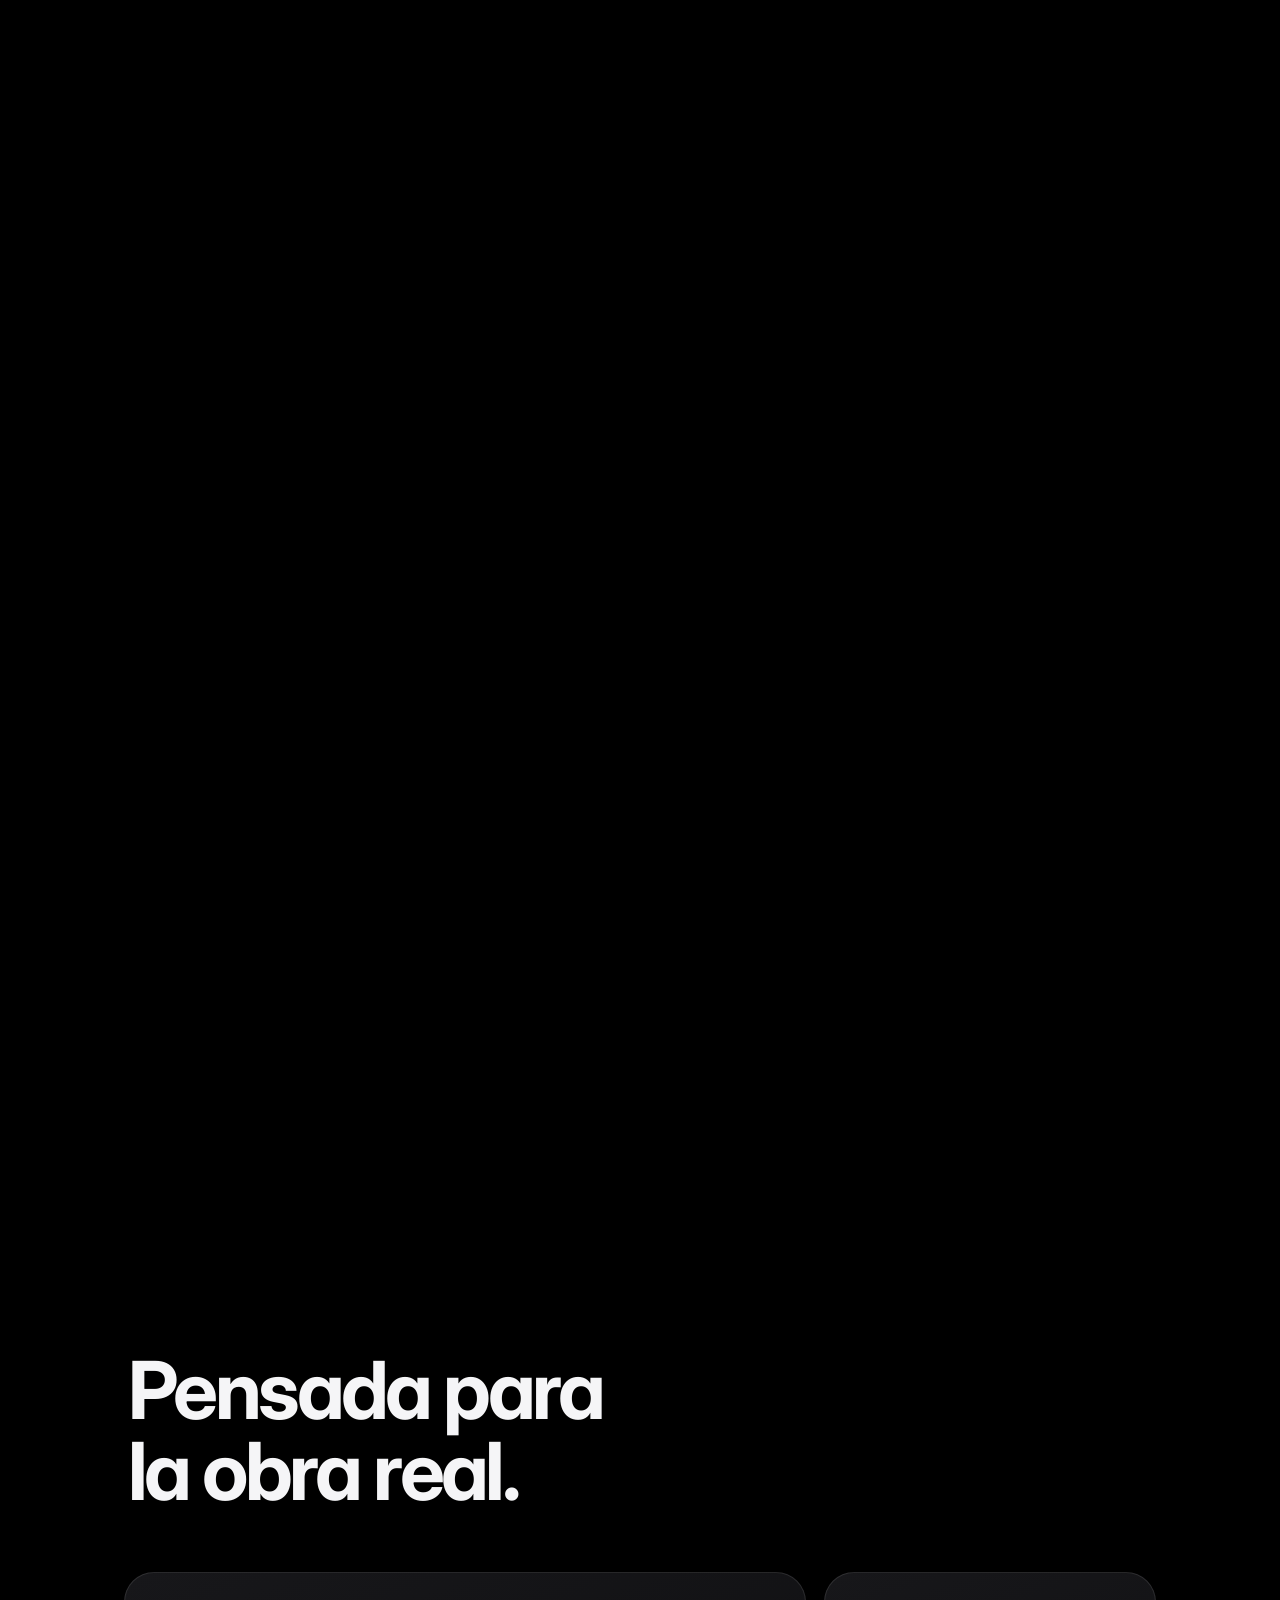
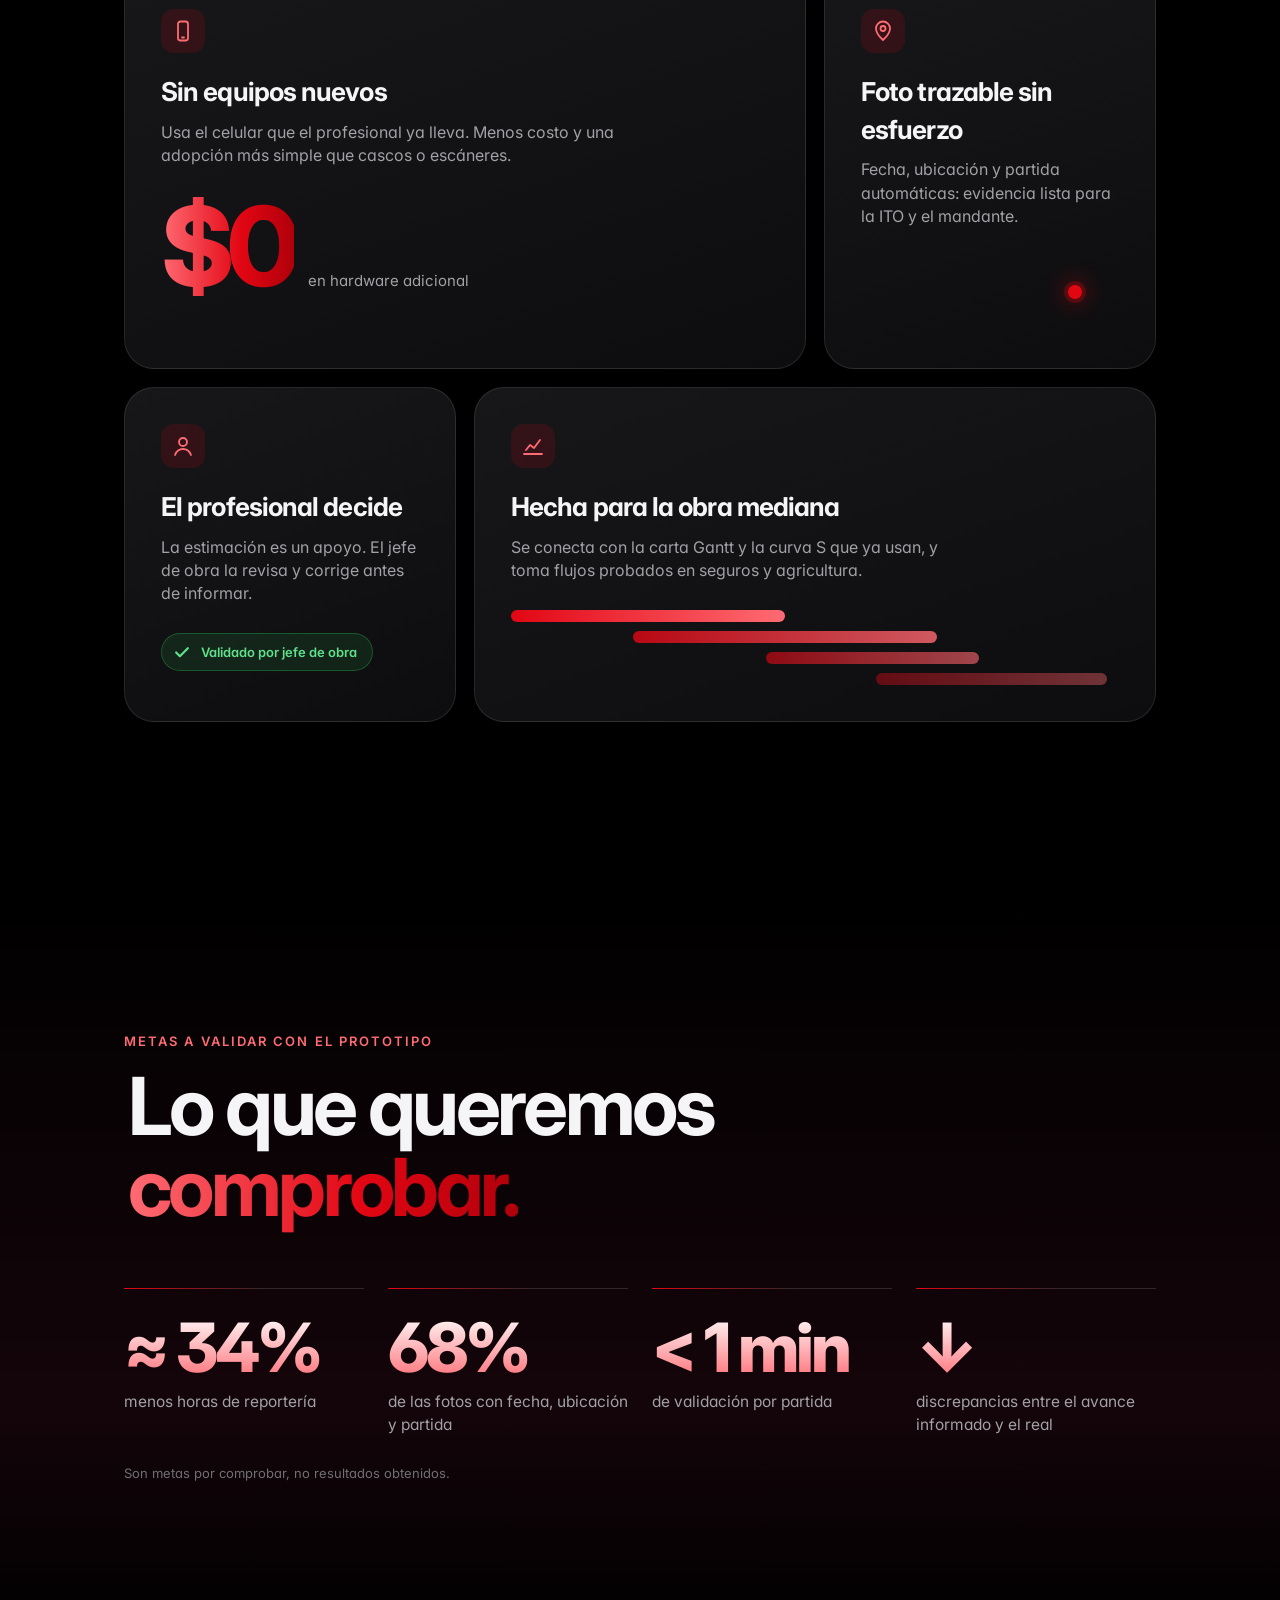
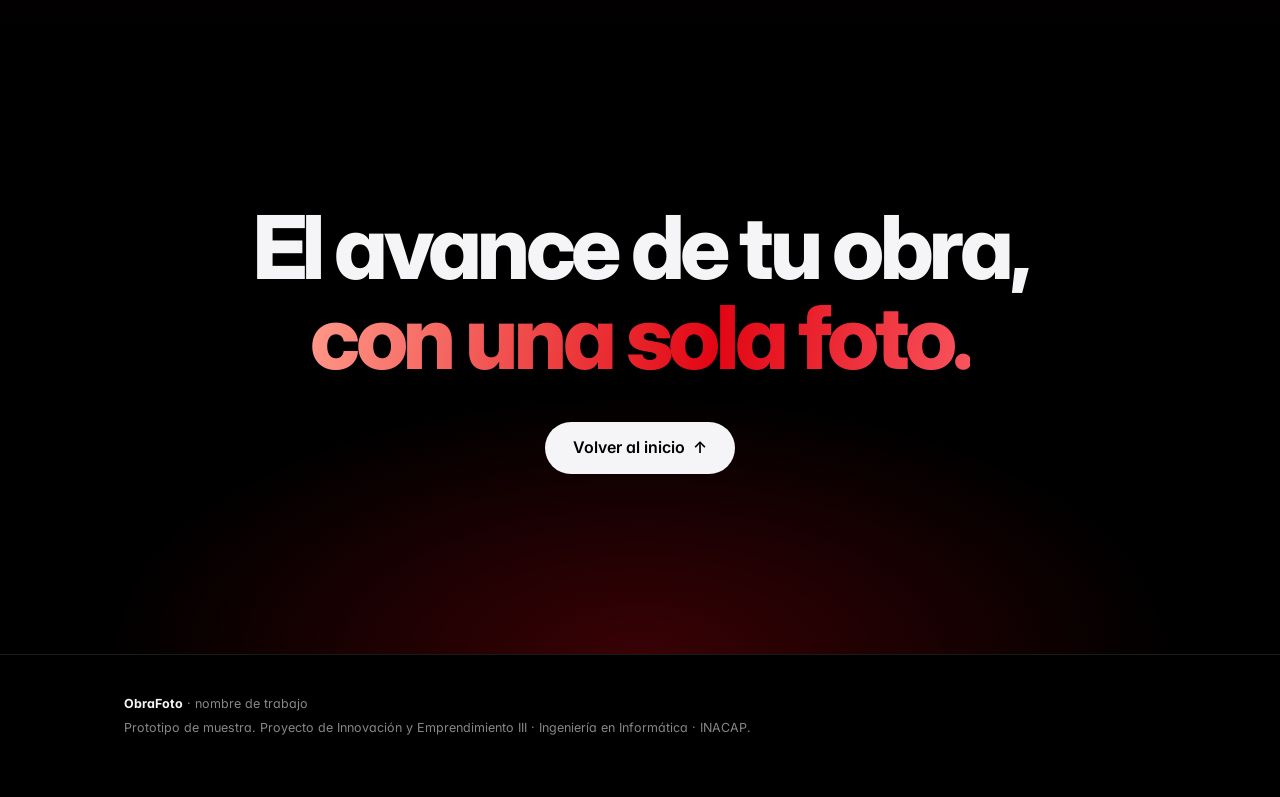
==== commit 622b1db1: "Rediseño estilo Apple: animaciones de scroll, carga y microinteracciones Co-Authored-By: Claude Opus" ====
--- a/index.html
+++ b/index.html
@@ -5,68 +5,127 @@
 <meta name="viewport" content="width=device-width, initial-scale=1">
 <title>ObraFoto · Prototipo de muestra</title>
 <meta name="description" content="Maqueta interactiva: control del avance físico de una obra a partir de una foto del celular. Proyecto de Innovación y Emprendimiento III, INACAP.">
+<meta name="theme-color" content="#000000">
 <link rel="icon" href="data:image/svg+xml,<svg xmlns='http://www.w3.org/2000/svg' viewBox='0 0 32 32'><rect width='32' height='32' rx='8' fill='%23E20613'/><circle cx='16' cy='17' r='6' fill='none' stroke='white' stroke-width='3'/><rect x='11' y='7' width='10' height='3' rx='1.5' fill='white'/></svg>">
+<link rel="preconnect" href="https://fonts.googleapis.com">
+<link rel="preconnect" href="https://fonts.gstatic.com" crossorigin>
+<link href="https://fonts.googleapis.com/css2?family=Inter:wght@400;500;600;700;800&display=swap" rel="stylesheet">
 <link rel="stylesheet" href="styles.css">
 </head>
 <body>
 
-<header class="nav">
-  <a class="brand" href="#top"><span class="dot"></span>ObraFoto</a>
-  <nav>
-    <a href="#como">Cómo funciona</a>
-    <a href="#distinto">Qué la hace distinta</a>
-    <a href="#metas">Metas</a>
-  </nav>
+<div class="loader" id="loader" aria-hidden="true"><div class="loader-in"><span class="dot"></span>ObraFoto</div><i class="loader-bar"></i></div>
+<div class="grain" aria-hidden="true"></div>
+
+<div class="progress" aria-hidden="true"><i id="progress"></i></div>
+
+<header class="nav" id="nav">
+  <div class="nav-in">
+    <a class="brand" href="#top"><span class="dot"></span>ObraFoto</a>
+    <nav>
+      <a href="#como">Cómo funciona</a>
+      <a href="#distinto">Qué la hace distinta</a>
+      <a href="#metas">Metas</a>
+    </nav>
+    <a class="nav-cta" href="#como">Ver demo</a>
+  </div>
 </header>
 
-<main id="top">
-
-  <!-- HERO -->
-  <section class="hero">
-    <p class="kicker reveal">Prototipo de muestra · Maqueta</p>
-    <h1 class="reveal d1">El avance de tu obra,<br>con una sola foto.</h1>
-    <p class="lead reveal d2">Menos horas de reportería. Un avance que todos pueden comprobar.<br class="hide-m"> Sin equipos especiales: solo el celular que ya llevas.</p>
-    <a class="btn reveal d3" href="#como">Ver cómo funciona <span aria-hidden="true">↓</span></a>
-    <div class="hero-phone reveal d3" aria-hidden="true">
-      <div class="phone small">
-        <div class="notch"></div>
-        <div class="screen">
-          <div class="app-top"><span>Obra demo · Piso 3</span><b>Hoy</b></div>
-          <div class="list">
-            <div class="row"><span>Tabiquería</span><i style="--w:68%"></i><em>68%</em></div>
-            <div class="row"><span>Cielos</span><i style="--w:35%"></i><em>35%</em></div>
-            <div class="row"><span>Pintura</span><i style="--w:12%"></i><em>12%</em></div>
-            <div class="row"><span>Instalaciones</span><i style="--w:81%"></i><em>81%</em></div>
-          </div>
-          <div class="fab">＋ Nueva foto</div>
-        </div>
-      </div>
-    </div>
-  </section>
-
-  <!-- PROBLEMA -->
+<main>
+
+  <!-- HERO: fijo mientras el celular sube y se endereza -->
+  <section class="hero" id="top">
+    <div class="hero-sticky">
+      <div class="hero-glow" aria-hidden="true"></div>
+      <div class="aur a1" aria-hidden="true"></div><div class="aur a2" aria-hidden="true"></div>
+      <div class="grid-bg" aria-hidden="true"></div>
+      <div class="hero-copy" id="heroCopy">
+        <p class="kicker intro i1">Prototipo de muestra · Maqueta</p>
+        <h1 class="split">El avance de tu obra,<br><span class="shine">con una sola foto.</span></h1>
+        <p class="lead intro i3">Menos horas de reportería. Un avance que todos pueden comprobar.<br class="hide-m"> Sin equipos especiales: solo el celular que ya llevas.</p>
+        <div class="cta-row intro i4">
+          <a class="btn" href="#como">Ver cómo funciona</a>
+          <a class="link" href="#distinto">Qué la hace distinta <span aria-hidden="true">›</span></a>
+        </div>
+      </div>
+
+      <div class="hero-device" id="heroDevice" aria-hidden="true">
+        <div class="float f1" id="f1"><small>Foto trazada</small><b>Piso 3 · Sector B</b></div>
+        <div class="float f2" id="f2"><small>Tabiquería</small><b>68% <em>avance</em></b></div>
+        <div class="float f3" id="f3"><small>Validación</small><b>&lt; 2 min</b></div>
+        <div class="phone hero-phone">
+          <div class="notch"></div>
+          <div class="screen">
+            <div class="app-top"><span>Obra demo · Piso 3</span><b>Hoy</b></div>
+            <div class="app-title">Avance por partida</div>
+            <div class="list" id="heroList">
+              <div class="row"><span>Tabiquería</span><em>68%</em><i style="--w:.68"></i></div>
+              <div class="row"><span>Cielos</span><em>35%</em><i style="--w:.35"></i></div>
+              <div class="row"><span>Pintura</span><em>12%</em><i style="--w:.12"></i></div>
+              <div class="row"><span>Instalaciones</span><em>81%</em><i style="--w:.81"></i></div>
+            </div>
+            <div class="fab">＋ Nueva foto</div>
+            <div class="toast" id="heroToast"><i>✓</i><div><b>Foto validada</b><small>Tabiquería · hace 2 s</small></div></div>
+          </div>
+        </div>
+      </div>
+    </div>
+  </section>
+
+  <!-- PROBLEMA: texto que se ilumina palabra a palabra -->
+  <section class="statement" id="statement">
+    <div class="statement-sticky">
+      <p class="kicker">El problema</p>
+      <h2 class="words" id="words">Hoy, el control de avance le roba tiempo al terreno. Planillas a mano, cifras que nadie puede comprobar y fotos que no sirven de respaldo.</h2>
+    </div>
+  </section>
+
   <section class="problem">
     <div class="wrap">
-      <h2 class="big reveal">Hoy, el control de avance<br><span class="grad">le roba tiempo al terreno.</span></h2>
       <div class="three">
-        <div class="reveal"><b>Reportería lenta</b><p>Planillas a mano, fotos sin orden y un informe que se arma a fin de mes.</p></div>
-        <div class="reveal d1"><b>Avance subjetivo</b><p>Cada parte tiene su cifra y nadie puede comprobarla. Nacen las discusiones.</p></div>
-        <div class="reveal d2"><b>Fotos sin trazabilidad</b><p>Una foto sin fecha, lugar ni partida no sirve como respaldo.</p></div>
-      </div>
-    </div>
-  </section>
-
-  <!-- STORY: sticky phone -->
+        <div class="pcard reveal" data-speed=".04"><span class="ico">
+          <svg viewBox="0 0 24 24"><circle cx="12" cy="12" r="9"/><path d="M12 7v5l3 2"/></svg></span>
+          <b>Reportería lenta</b><p>Planillas a mano, fotos sin orden y un informe que se arma a fin de mes.</p></div>
+        <div class="pcard reveal d1" data-speed=".09"><span class="ico">
+          <svg viewBox="0 0 24 24"><path d="M4 18 10 6l4 8 2-4 4 8"/></svg></span>
+          <b>Avance subjetivo</b><p>Cada parte tiene su cifra y nadie puede comprobarla. Nacen las discusiones.</p></div>
+        <div class="pcard reveal d2" data-speed=".14"><span class="ico">
+          <svg viewBox="0 0 24 24"><rect x="3" y="6" width="18" height="13" rx="3"/><circle cx="12" cy="12.5" r="3.5"/><path d="M4 4l16 17"/></svg></span>
+          <b>Fotos sin trazabilidad</b><p>Una foto sin fecha, lugar ni partida no sirve como respaldo.</p></div>
+      </div>
+    </div>
+  </section>
+
+  <!-- CINTA DE PARTIDAS -->
+  <section class="marquee" aria-label="Partidas que se pueden controlar">
+    <div class="mq-row" id="mq1"><div class="mq-track">
+      <span>Tabiquería</span><span>Cielos</span><span>Pintura</span><span>Instalaciones</span><span>Obra gruesa</span><span>Revestimientos</span><span>Pavimentos</span><span>Terminaciones</span>
+    </div></div>
+    <div class="mq-row rev" id="mq2"><div class="mq-track">
+      <span>Fecha</span><span>Ubicación</span><span>Partida</span><span>Evidencia</span><span>Curva S</span><span>Carta Gantt</span><span>ITO</span><span>Mandante</span>
+    </div></div>
+  </section>
+
+  <!-- STORY: celular fijo -->
   <section id="como" class="story">
+    <div class="story-head wrap">
+      <p class="kicker reveal">Cómo funciona</p>
+      <h2 class="big reveal split">Cinco pasos.<br><span class="grad">Una sola foto.</span></h2>
+    </div>
     <div class="story-grid">
       <div class="stage">
+        <div class="stage-glow" id="stageGlow"></div>
+        <div class="dots" id="dots" aria-hidden="true"><i></i><i></i><i></i><i></i><i></i></div>
+        <div class="phone-tilt" id="phoneTilt">
         <div class="phone" id="phone" data-step="1">
+          <div class="flash"></div>
           <div class="notch"></div>
 
           <!-- 1 CAMARA -->
           <div class="screen s s1">
             <div class="cam">
               <div class="wall"></div>
+              <div class="scanline"></div>
               <div class="corners"><i></i><i></i><i></i><i></i></div>
               <div class="tag">Partida · Tabiquería</div>
               <div class="shutter"><span></span></div>
@@ -89,10 +148,11 @@
             <div class="app-top"><span>Estimación</span><b>Tabiquería</b></div>
             <div class="ring-wrap">
               <svg viewBox="0 0 120 120" class="ring">
+                <defs><linearGradient id="rg" x1="0" y1="0" x2="1" y2="1"><stop offset="0" stop-color="#ff6b73"/><stop offset="1" stop-color="#E20613"/></linearGradient></defs>
                 <circle cx="60" cy="60" r="50" class="bg"/>
                 <circle cx="60" cy="60" r="50" class="fg" id="ringfg"/>
               </svg>
-              <div class="ring-n"><b>68%</b><small>avance estimado</small></div>
+              <div class="ring-n"><b id="ringN">68%</b><small>avance estimado</small></div>
             </div>
             <div class="cmp"><span>Planificado</span><b>72%</b></div>
             <div class="cmp warn"><span>Diferencia</span><b>−4 pts</b></div>
@@ -123,6 +183,7 @@
             <div class="share"><span>12 fotos · historial por partida</span><b>Enviar a ITO</b></div>
           </div>
         </div>
+        </div>
       </div>
 
       <div class="steps">
@@ -156,16 +217,43 @@
     <p class="demo-note">Maqueta ilustrativa: los datos y la estimación mostrados son de ejemplo.</p>
   </section>
 
-  <!-- DISTINTO -->
+  <!-- FRASE QUE CRECE -->
+  <section class="zoom" id="zoom">
+    <div class="zoom-sticky">
+      <h2 id="zoomText">Solo el celular<br>que ya llevas.</h2>
+    </div>
+  </section>
+
+  <!-- DISTINTO: bento -->
   <section id="distinto" class="diff">
     <div class="wrap">
       <p class="kicker reveal">Qué la hace distinta</p>
-      <h2 class="big reveal d1">Pensada para la obra real.</h2>
-      <div class="cards">
-        <div class="card reveal"><h4>Sin equipos nuevos</h4><p>Usa el celular que el profesional ya lleva. Menos costo y una adopción más simple que cascos o escáneres.</p></div>
-        <div class="card reveal d1"><h4>Foto trazable sin esfuerzo</h4><p>Fecha, ubicación y partida automáticas: evidencia lista para la ITO y el mandante.</p></div>
-        <div class="card reveal d2"><h4>El profesional decide</h4><p>La estimación es un apoyo. El jefe de obra la revisa y corrige antes de informar.</p></div>
-        <div class="card reveal d3"><h4>Hecha para la obra mediana</h4><p>Se conecta con la carta Gantt y la curva S que ya usan, y toma flujos probados en seguros y agricultura.</p></div>
+      <h2 class="big reveal split">Pensada para<br>la obra real.</h2>
+      <div class="bento">
+        <div class="tile t-a reveal">
+          <span class="ico"><svg viewBox="0 0 24 24"><rect x="7" y="2.5" width="10" height="19" rx="2.5"/><path d="M11 18.5h2"/></svg></span>
+          <h4>Sin equipos nuevos</h4>
+          <p>Usa el celular que el profesional ya lleva. Menos costo y una adopción más simple que cascos o escáneres.</p>
+          <div class="tile-big"><span class="grad">$0</span><small>en hardware adicional</small></div>
+        </div>
+        <div class="tile t-b reveal d1">
+          <span class="ico"><svg viewBox="0 0 24 24"><path d="M12 21s-7-6.2-7-11.5A7 7 0 0 1 19 9.5C19 14.8 12 21 12 21z"/><circle cx="12" cy="9.5" r="2.5"/></svg></span>
+          <h4>Foto trazable sin esfuerzo</h4>
+          <p>Fecha, ubicación y partida automáticas: evidencia lista para la ITO y el mandante.</p>
+          <div class="pin" aria-hidden="true"><i></i><i></i><i></i><span></span></div>
+        </div>
+        <div class="tile t-c reveal d1">
+          <span class="ico"><svg viewBox="0 0 24 24"><circle cx="12" cy="8" r="4"/><path d="M4 21c1.5-4 4.5-6 8-6s6.5 2 8 6"/></svg></span>
+          <h4>El profesional decide</h4>
+          <p>La estimación es un apoyo. El jefe de obra la revisa y corrige antes de informar.</p>
+          <div class="approve" aria-hidden="true"><svg viewBox="0 0 24 24"><path d="M5 12.5l4.5 4.5L19 7.5"/></svg><span>Validado por jefe de obra</span></div>
+        </div>
+        <div class="tile t-d reveal d2">
+          <span class="ico"><svg viewBox="0 0 24 24"><path d="M3 20h18M5 16l4-5 4 3 6-8"/></svg></span>
+          <h4>Hecha para la obra mediana</h4>
+          <p>Se conecta con la carta Gantt y la curva S que ya usan, y toma flujos probados en seguros y agricultura.</p>
+          <div class="gantt" aria-hidden="true"><i style="--s:0;--l:.45"></i><i style="--s:.2;--l:.5"></i><i style="--s:.42;--l:.35"></i><i style="--s:.6;--l:.38"></i></div>
+        </div>
       </div>
     </div>
   </section>
@@ -174,6 +262,7 @@
   <section id="metas" class="metrics">
     <div class="wrap">
       <p class="kicker reveal">Metas a validar con el prototipo</p>
+      <h2 class="big reveal split">Lo que queremos<br><span class="grad">comprobar.</span></h2>
       <div class="mgrid">
         <div class="m reveal"><b><span data-count="50" data-pre="≈ " data-suf="%">≈ 50%</span></b><p>menos horas de reportería</p></div>
         <div class="m reveal d1"><b><span data-count="100" data-suf="%">100%</span></b><p>de las fotos con fecha, ubicación y partida</p></div>
@@ -181,6 +270,14 @@
         <div class="m reveal d3"><b>↓</b><p>discrepancias entre el avance informado y el real</p></div>
       </div>
       <p class="fine reveal">Son metas por comprobar, no resultados obtenidos.</p>
+    </div>
+  </section>
+
+  <!-- CIERRE -->
+  <section class="final">
+    <div class="wrap">
+      <h2 class="reveal split">El avance de tu obra,<br><span class="shine">con una sola foto.</span></h2>
+      <a class="btn reveal d1" href="#top">Volver al inicio <span aria-hidden="true">↑</span></a>
     </div>
   </section>
 
--- a/styles.css
+++ b/styles.css
@@ -1,82 +1,157 @@
 :root{
-  --bg:#000; --bg2:#0b0b0d; --ink:#f5f5f7; --mute:#a1a1a6; --line:#2a2a2e;
-  --red:#E20613; --card:#141416; --ok:#30d158;
-  --font:-apple-system,BlinkMacSystemFont,"SF Pro Display","Inter","Segoe UI",Roboto,Helvetica,Arial,sans-serif;
+  --bg:#000; --bg2:#0a0a0c; --ink:#f5f5f7; --mute:#86868b; --mute2:#a1a1a6; --line:rgba(255,255,255,.1);
+  --red:#E20613; --red2:#ff6b73; --card:#101012; --ok:#30d158;
+  --ease:cubic-bezier(.22,.9,.24,1);
+  --font:"Inter",-apple-system,BlinkMacSystemFont,"SF Pro Display","Segoe UI",Roboto,Helvetica,Arial,sans-serif;
 }
 *{box-sizing:border-box;margin:0;padding:0}
-html{scroll-behavior:smooth}
-body{background:var(--bg);color:var(--ink);font-family:var(--font);line-height:1.45;-webkit-font-smoothing:antialiased;overflow-x:hidden}
+html{scroll-behavior:smooth;background:var(--bg)}
+body{background:var(--bg);color:var(--ink);font-family:var(--font);line-height:1.45;-webkit-font-smoothing:antialiased;-moz-osx-font-smoothing:grayscale;overflow-x:hidden;font-feature-settings:"ss01","cv11"}
 a{color:inherit;text-decoration:none}
-.wrap{max-width:1040px;margin:0 auto;padding:0 24px}
+::selection{background:var(--red);color:#fff}
+.wrap{max-width:1080px;margin:0 auto;padding:0 24px}
+
+/* barra de progreso */
+.progress{position:fixed;inset:0 0 auto 0;height:2px;z-index:60;pointer-events:none}
+.progress i{display:block;height:100%;width:100%;transform-origin:left;transform:scaleX(0);background:linear-gradient(90deg,var(--red),var(--red2))}
 
 /* nav */
-.nav{position:fixed;inset:0 0 auto 0;z-index:50;display:flex;justify-content:space-between;align-items:center;padding:14px 28px;background:rgba(0,0,0,.6);backdrop-filter:saturate(180%) blur(18px);-webkit-backdrop-filter:saturate(180%) blur(18px);border-bottom:1px solid rgba(255,255,255,.08)}
-.brand{font-weight:700;letter-spacing:-.01em;display:flex;align-items:center;gap:8px}
-.dot{width:10px;height:10px;border-radius:50%;background:var(--red);display:inline-block}
-.nav nav{display:flex;gap:26px;font-size:13px;color:var(--mute)}
+.nav{position:fixed;inset:0 0 auto 0;z-index:50;transition:background .5s var(--ease),border-color .5s}
+.nav-in{max-width:1080px;margin:0 auto;height:52px;display:flex;justify-content:space-between;align-items:center;padding:0 24px}
+.nav.scrolled{background:rgba(10,10,12,.72);backdrop-filter:saturate(180%) blur(20px);-webkit-backdrop-filter:saturate(180%) blur(20px);border-bottom:1px solid var(--line)}
+.brand{font-weight:600;font-size:17px;letter-spacing:-.02em;display:flex;align-items:center;gap:8px}
+.dot{width:9px;height:9px;border-radius:50%;background:var(--red);display:inline-block;box-shadow:0 0 12px var(--red)}
+.nav nav{display:flex;gap:30px;font-size:12.5px;color:var(--mute2)}
+.nav nav a{transition:color .3s}
 .nav nav a:hover{color:var(--ink)}
-
-/* reveal */
-.reveal{opacity:0;transform:translateY(28px);transition:opacity .9s cubic-bezier(.2,.7,.2,1),transform .9s cubic-bezier(.2,.7,.2,1)}
+.nav-cta{font-size:12px;font-weight:600;background:var(--red);padding:6px 14px;border-radius:99px;transition:transform .3s var(--ease),background .3s}
+.nav-cta:hover{transform:scale(1.05);background:#ff1a28}
+
+/* textos */
+.kicker{font-size:13px;font-weight:600;letter-spacing:.16em;text-transform:uppercase;color:var(--red2)}
+.big{font-size:clamp(40px,7vw,80px);line-height:1.02;letter-spacing:-.045em;font-weight:700}
+.grad{background:linear-gradient(90deg,var(--red2),var(--red) 60%,#b0000b);-webkit-background-clip:text;background-clip:text;color:transparent}
+.shine{background:linear-gradient(100deg,#ff9a8a 0%,var(--red) 25%,#ff6b73 45%,#fff 50%,#ff6b73 55%,var(--red) 75%,#ff9a8a 100%);background-size:250% 100%;-webkit-background-clip:text;background-clip:text;color:transparent;animation:shine 7s linear infinite}
+@keyframes shine{from{background-position:120% 0}to{background-position:-130% 0}}
+
+/* entrada inicial */
+.intro{opacity:0;transform:translateY(24px);filter:blur(12px);transition:opacity 1.3s var(--ease),transform 1.3s var(--ease),filter 1.3s var(--ease)}
+.loaded .intro{opacity:1;transform:none;filter:none}
+.i2{transition-delay:.12s}.i3{transition-delay:.3s}.i4{transition-delay:.45s}.i5{transition-delay:1.1s}
+
+/* revelado */
+.reveal{opacity:0;transform:translateY(40px) scale(.985);transition:opacity 1.1s var(--ease),transform 1.1s var(--ease)}
 .reveal.in{opacity:1;transform:none}
-.d1{transition-delay:.12s}.d2{transition-delay:.24s}.d3{transition-delay:.36s}
-
-.kicker{font-size:13px;font-weight:600;letter-spacing:.14em;text-transform:uppercase;color:var(--red)}
-.big{font-size:clamp(34px,6vw,64px);line-height:1.05;letter-spacing:-.03em;font-weight:700}
-.grad{background:linear-gradient(90deg,#ff6b73,var(--red));-webkit-background-clip:text;background-clip:text;color:transparent}
-
-/* hero */
-.hero{min-height:100vh;display:flex;flex-direction:column;align-items:center;text-align:center;padding:130px 24px 0;overflow:hidden;background:radial-gradient(60% 50% at 50% 0%,rgba(226,6,19,.22),transparent 70%)}
-.hero h1{font-size:clamp(40px,8vw,92px);line-height:1.02;letter-spacing:-.04em;font-weight:800;margin:18px 0 22px}
-.lead{font-size:clamp(17px,2.2vw,22px);color:var(--mute);max-width:720px}
-.btn{margin-top:30px;display:inline-block;background:var(--ink);color:#000;padding:13px 26px;border-radius:99px;font-weight:600;font-size:15px;transition:transform .2s}
-.btn:hover{transform:scale(1.04)}
-.hero-phone{margin-top:56px;transform-origin:top center}
-.hero-phone .phone{margin-bottom:-120px}
-
-/* phone */
-.phone{position:relative;width:290px;height:590px;border-radius:46px;background:#0d0d0f;border:2px solid #34343a;box-shadow:0 0 0 7px #17171a,0 50px 120px rgba(226,6,19,.18),0 30px 80px rgba(0,0,0,.8);overflow:hidden}
-.phone.small{width:260px;height:520px}
-.notch{position:absolute;top:10px;left:50%;transform:translateX(-50%);width:92px;height:26px;border-radius:20px;background:#000;z-index:5}
-.screen{position:absolute;inset:0;padding:54px 18px 22px;background:linear-gradient(180deg,#16161a,#0c0c0e);display:flex;flex-direction:column;gap:12px}
-.app-top{display:flex;justify-content:space-between;align-items:baseline;font-size:12px;color:var(--mute)}
+.d1{transition-delay:.1s}.d2{transition-delay:.2s}.d3{transition-delay:.3s}
+
+/* botones */
+.btn{display:inline-flex;align-items:center;gap:8px;background:var(--ink);color:#000;padding:14px 28px;border-radius:99px;font-weight:600;font-size:16px;transition:transform .4s var(--ease),box-shadow .4s var(--ease)}
+.btn:hover{transform:scale(1.04);box-shadow:0 10px 40px rgba(255,255,255,.18)}
+.link{color:var(--red2);font-size:17px;font-weight:500}
+.link span{display:inline-block;transition:transform .3s var(--ease)}
+.link:hover span{transform:translateX(4px)}
+.cta-row{display:flex;gap:28px;align-items:center;justify-content:center;flex-wrap:wrap;margin-top:34px}
+
+/* ===== HERO ===== */
+.hero{position:relative;height:260vh}
+.hero-sticky{position:sticky;top:0;height:100vh;overflow:hidden;perspective:1400px}
+.hero-glow{position:absolute;left:50%;top:62%;width:1100px;height:1100px;margin:-550px 0 0 -550px;border-radius:50%;background:radial-gradient(closest-side,rgba(226,6,19,.38),rgba(226,6,19,.08) 55%,transparent 72%);filter:blur(30px);opacity:.7;will-change:transform,opacity}
+.hero-copy{position:relative;z-index:3;text-align:center;padding:clamp(96px,15vh,150px) 24px 0;will-change:transform,opacity}
+.hero h1{font-size:clamp(44px,8.6vw,108px);line-height:1;letter-spacing:-.055em;font-weight:800;margin:18px 0 24px}
+.lead{font-size:clamp(17px,2vw,22px);color:var(--mute2);max-width:740px;margin:0 auto;letter-spacing:-.01em}
+.hero-device{position:absolute;left:50%;top:50%;width:290px;height:590px;margin:-295px 0 0 -145px;z-index:2;transform-style:preserve-3d;will-change:transform}
+.scroll-hint{position:absolute;left:50%;bottom:28px;width:24px;height:38px;margin-left:-12px;border:2px solid rgba(255,255,255,.35);border-radius:14px;z-index:4}
+.scroll-hint span{position:absolute;left:50%;top:7px;width:4px;height:8px;margin-left:-2px;border-radius:2px;background:#fff;animation:hint 1.8s var(--ease) infinite}
+@keyframes hint{0%{opacity:0;transform:translateY(-3px)}30%{opacity:1}80%{opacity:0;transform:translateY(12px)}100%{opacity:0}}
+
+/* tarjetas flotantes */
+.float{position:absolute;z-index:6;background:rgba(28,28,32,.62);backdrop-filter:blur(22px) saturate(160%);-webkit-backdrop-filter:blur(22px) saturate(160%);border:1px solid rgba(255,255,255,.12);border-radius:18px;padding:12px 18px;white-space:nowrap;opacity:0;box-shadow:0 20px 50px rgba(0,0,0,.5);will-change:transform,opacity}
+.float small{display:block;font-size:11px;color:var(--mute2);letter-spacing:.02em}
+.float b{font-size:17px;letter-spacing:-.02em}
+.float em{font-style:normal;font-weight:500;color:var(--mute2);font-size:13px}
+.f1{top:90px;right:calc(100% + 30px)}
+.f2{top:250px;left:calc(100% + 30px)}
+.f2 b{color:var(--red2)}
+.f3{top:420px;right:calc(100% + 50px)}
+
+/* ===== CELULAR ===== */
+.phone{position:relative;width:290px;height:590px;border-radius:50px;background:#0b0b0d;overflow:hidden;
+  box-shadow:0 0 0 2px #050505,0 0 0 9px #1b1b1e,0 0 0 10px #77777c,0 0 0 11.5px #2c2c30,
+    0 60px 140px rgba(226,6,19,.22),0 40px 90px rgba(0,0,0,.85)}
+.phone::after{content:"";position:absolute;inset:0;z-index:8;pointer-events:none;border-radius:inherit;
+  background:linear-gradient(125deg,rgba(255,255,255,.11) 0%,rgba(255,255,255,.02) 28%,transparent 45%)}
+.notch{position:absolute;top:11px;left:50%;transform:translateX(-50%);width:96px;height:28px;border-radius:20px;background:#000;z-index:9}
+.screen{position:absolute;inset:0;padding:56px 18px 22px;background:linear-gradient(180deg,#17171b,#0b0b0d);display:flex;flex-direction:column;gap:12px}
+.app-top{display:flex;justify-content:space-between;align-items:baseline;font-size:12px;color:var(--mute2)}
 .app-top b{color:var(--ink);font-size:14px}
-.note{font-size:11px;color:var(--mute);text-align:center}
-
-/* hero list */
-.list{display:flex;flex-direction:column;gap:12px;margin-top:6px}
-.row{display:grid;grid-template-columns:1fr auto;gap:6px 10px;font-size:13px}
+.app-title{font-size:24px;font-weight:700;letter-spacing:-.03em;margin-top:2px}
+.note{font-size:11px;color:var(--mute2);text-align:center}
+
+/* lista hero */
+.list{display:flex;flex-direction:column;gap:14px;margin-top:4px}
+.row{display:grid;grid-template-columns:1fr auto;gap:7px 10px;font-size:13px}
 .row i{grid-column:1/3;height:7px;border-radius:9px;background:#26262b;position:relative;overflow:hidden}
-.row i::after{content:"";position:absolute;inset:0;width:var(--w);background:linear-gradient(90deg,var(--red),#ff6b73);border-radius:9px}
-.row em{font-style:normal;color:var(--mute)}
-.fab{margin-top:auto;text-align:center;background:var(--red);padding:13px;border-radius:16px;font-weight:600;font-size:14px}
-
-/* story */
-.story{position:relative;background:var(--bg2);padding:40px 0 20px}
-.story-grid{max-width:1100px;margin:0 auto;display:grid;grid-template-columns:1fr 1fr;gap:20px;padding:0 24px}
-.stage{position:sticky;top:0;height:100vh;display:flex;align-items:center;justify-content:center}
-.steps{padding:0}
-.step{min-height:100vh;display:flex;flex-direction:column;justify-content:center;opacity:.28;transform:translateX(0);transition:opacity .5s,transform .5s}
-.step.active{opacity:1}
-.num{color:var(--red);font-weight:700;letter-spacing:.14em;font-size:14px}
-.step h3{font-size:clamp(34px,4.6vw,56px);letter-spacing:-.03em;line-height:1.05;margin:10px 0 16px}
-.step p{font-size:clamp(16px,1.6vw,20px);color:var(--mute);max-width:440px}
-.demo-note{text-align:center;color:#6e6e73;font-size:12px;padding:10px 0 30px}
-
-.s{opacity:0;transform:scale(.97);transition:opacity .55s ease,transform .55s ease;pointer-events:none}
-#phone[data-step="1"] .s1,#phone[data-step="2"] .s2,#phone[data-step="3"] .s3,#phone[data-step="4"] .s4,#phone[data-step="5"] .s5{opacity:1;transform:none;pointer-events:auto}
-
-/* wall texture (simulated site photo) */
+.row i::after{content:"";position:absolute;inset:0;background:linear-gradient(90deg,var(--red),var(--red2));border-radius:9px;transform-origin:left;transform:scaleX(calc(var(--w) * var(--fill,1)))}
+.row em{font-style:normal;color:var(--mute2)}
+.fab{margin-top:auto;text-align:center;background:var(--red);padding:14px;border-radius:18px;font-weight:600;font-size:14px;box-shadow:0 10px 30px rgba(226,6,19,.4)}
+
+/* ===== STATEMENT ===== */
+.statement{position:relative;height:280vh;background:#000}
+.statement-sticky{position:sticky;top:0;height:100vh;display:flex;flex-direction:column;justify-content:center;max-width:1080px;margin:0 auto;padding:0 24px}
+.statement .kicker{margin-bottom:24px}
+.words{font-size:clamp(32px,5.4vw,64px);line-height:1.12;letter-spacing:-.04em;font-weight:700}
+.words .w{opacity:.14;transition:opacity .25s linear}
+.words .w.hot{color:var(--red2)}
+
+/* ===== PROBLEMA ===== */
+.problem{padding:0 0 160px;background:#000}
+.three{display:grid;grid-template-columns:repeat(3,1fr);gap:20px}
+.pcard{background:var(--card);border:1px solid var(--line);border-radius:28px;padding:32px;transition:transform .9s var(--ease),border-color .6s,opacity 1.1s var(--ease)}
+.pcard:hover{transform:translateY(-6px);border-color:rgba(255,255,255,.2)}
+.pcard b{font-size:21px;letter-spacing:-.02em;display:block;margin-top:18px}
+.pcard p{color:var(--mute2);margin-top:8px;font-size:15.5px}
+.ico{width:44px;height:44px;border-radius:13px;display:grid;place-items:center;background:rgba(226,6,19,.14);color:var(--red2)}
+.ico svg{width:24px;height:24px;fill:none;stroke:currentColor;stroke-width:1.8;stroke-linecap:round;stroke-linejoin:round}
+
+/* ===== STORY ===== */
+.story{position:relative;background:var(--bg2);padding:150px 0 20px}
+.story-head{text-align:center;margin-bottom:20px}
+.story-head .big{margin-top:14px}
+.story-grid{max-width:1120px;margin:0 auto;display:grid;grid-template-columns:1fr 1fr;gap:20px;padding:0 24px}
+.stage{position:sticky;top:0;height:100vh;display:flex;align-items:center;justify-content:center;perspective:1400px}
+.stage-glow{position:absolute;left:50%;top:50%;width:620px;height:620px;margin:-310px 0 0 -310px;border-radius:50%;background:radial-gradient(closest-side,var(--glow,rgba(226,6,19,.35)),transparent 70%);filter:blur(20px);transition:background 1s var(--ease);pointer-events:none}
+.phone-tilt{transition:transform 1.2s var(--ease);transform-style:preserve-3d}
+.phone-tilt[data-step="1"]{transform:rotateY(-10deg) rotateX(4deg)}
+.phone-tilt[data-step="2"]{transform:rotateY(8deg) rotateX(2deg)}
+.phone-tilt[data-step="3"]{transform:rotateY(-5deg) rotateX(-2deg) scale(1.02)}
+.phone-tilt[data-step="4"]{transform:rotateY(0) rotateX(0) scale(1.04)}
+.phone-tilt[data-step="5"]{transform:rotateY(7deg) rotateX(3deg)}
+.dots{position:absolute;left:6%;top:50%;transform:translateY(-50%);display:flex;flex-direction:column;gap:8px;z-index:3}
+.dots i{width:6px;height:6px;border-radius:6px;background:rgba(255,255,255,.25);transition:height .6s var(--ease),background .6s}
+.dots i.on{height:26px;background:var(--red)}
+.step{min-height:100vh;display:flex;flex-direction:column;justify-content:center;opacity:.18;transform:translateY(20px) scale(.98);transform-origin:left center;transition:opacity .8s var(--ease),transform .8s var(--ease)}
+.step.active{opacity:1;transform:none}
+.num{color:var(--red2);font-weight:700;letter-spacing:.16em;font-size:14px}
+.step h3{font-size:clamp(36px,4.8vw,60px);letter-spacing:-.045em;line-height:1.02;margin:12px 0 18px;font-weight:700}
+.step p{font-size:clamp(17px,1.6vw,21px);color:var(--mute2);max-width:440px;letter-spacing:-.01em}
+.demo-note{text-align:center;color:#6e6e73;font-size:12px;padding:10px 0 40px}
+
+.s{opacity:0;transform:scale(.94);filter:blur(6px);transition:opacity .7s var(--ease),transform .7s var(--ease),filter .7s var(--ease);pointer-events:none}
+#phone[data-step="1"] .s1,#phone[data-step="2"] .s2,#phone[data-step="3"] .s3,#phone[data-step="4"] .s4,#phone[data-step="5"] .s5{opacity:1;transform:none;filter:none;pointer-events:auto}
+
+/* textura de muro (foto simulada) */
 .wall{position:absolute;inset:0;background:
   linear-gradient(90deg,rgba(255,255,255,.05) 1px,transparent 1px) 0 0/46px 100%,
   linear-gradient(180deg,rgba(0,0,0,.18),transparent 40%),
   linear-gradient(160deg,#8d8f93,#5a5d63 55%,#3c3e43)}
 .wall::after{content:"";position:absolute;left:12%;right:30%;top:18%;bottom:24%;border:2px dashed rgba(255,255,255,.18);border-radius:4px;background:repeating-linear-gradient(180deg,rgba(255,255,255,.08) 0 2px,transparent 2px 38px)}
 
-/* s1 camera */
+/* s1 cámara */
 .s1{padding:0}
 .cam{position:absolute;inset:0;overflow:hidden}
 .cam .wall{filter:saturate(.8)}
+.scanline{position:absolute;left:34px;right:34px;top:92px;height:2px;background:linear-gradient(90deg,transparent,var(--red2),transparent);box-shadow:0 0 18px var(--red);animation:scan 2.6s var(--ease) infinite alternate}
+@keyframes scan{to{transform:translateY(300px)}}
 .corners i{position:absolute;width:34px;height:34px;border:3px solid #fff;opacity:.9}
 .corners i:nth-child(1){top:92px;left:34px;border-right:0;border-bottom:0;border-radius:8px 0 0 0}
 .corners i:nth-child(2){top:92px;right:34px;border-left:0;border-bottom:0;border-radius:0 8px 0 0}
@@ -88,36 +163,37 @@
 @keyframes pulse{50%{transform:scale(.88)}}
 
 /* s2 */
-.photo{position:relative;height:210px;border-radius:18px;overflow:hidden;flex:none}
+.photo{position:relative;height:210px;border-radius:20px;overflow:hidden;flex:none}
 .photo.mini{height:130px}
 .chips{display:flex;flex-direction:column;gap:9px}
 .chip{background:#1d1d21;border:1px solid var(--line);border-radius:14px;padding:10px 14px;opacity:0;transform:translateY(14px)}
-.chip small{display:block;color:var(--mute);font-size:10.5px;letter-spacing:.04em}
+.chip small{display:block;color:var(--mute2);font-size:10.5px;letter-spacing:.04em}
 .chip b{font-size:14px}
-#phone[data-step="2"] .chip{animation:chipin .6s forwards}
-#phone[data-step="2"] .c2{animation-delay:.25s}
-#phone[data-step="2"] .c3{animation-delay:.5s}
+#phone[data-step="2"] .chip{animation:chipin .7s var(--ease) .15s forwards}
+#phone[data-step="2"] .c2{animation-delay:.35s}
+#phone[data-step="2"] .c3{animation-delay:.55s}
 @keyframes chipin{to{opacity:1;transform:none}}
 
 /* s3 */
 .ring-wrap{position:relative;width:176px;height:176px;margin:8px auto 4px}
-.ring{width:100%;height:100%;transform:rotate(-90deg)}
+.ring{width:100%;height:100%;transform:rotate(-90deg);filter:drop-shadow(0 0 12px rgba(226,6,19,.45))}
 .ring circle{fill:none;stroke-width:9}
 .ring .bg{stroke:#26262b}
-.ring .fg{stroke:var(--red);stroke-linecap:round;stroke-dasharray:314;stroke-dashoffset:314;transition:stroke-dashoffset 1.2s cubic-bezier(.2,.7,.2,1)}
-#phone[data-step="3"] .ring .fg{stroke-dashoffset:calc(314 - 314 * .68)}
+.ring .fg{stroke:url(#rg);stroke-linecap:round;stroke-dasharray:314;stroke-dashoffset:314;transition:stroke-dashoffset 1.4s var(--ease)}
+#phone[data-step="3"] .ring .fg{stroke-dashoffset:100.5}
 .ring-n{position:absolute;inset:0;display:flex;flex-direction:column;align-items:center;justify-content:center}
-.ring-n b{font-size:40px;letter-spacing:-.03em}
-.ring-n small{color:var(--mute);font-size:11px}
+.ring-n b{font-size:42px;letter-spacing:-.04em}
+.ring-n small{color:var(--mute2);font-size:11px}
 .cmp{display:flex;justify-content:space-between;background:#1d1d21;border:1px solid var(--line);border-radius:14px;padding:11px 14px;font-size:13px}
-.cmp span{color:var(--mute)}
+.cmp span{color:var(--mute2)}
 .cmp.warn b{color:#ffb340}
 
 /* s4 */
-.val-n{text-align:center;font-weight:800;font-size:54px;letter-spacing:-.04em;line-height:1}
-.val-n span{font-size:24px;color:var(--mute);margin-left:2px}
-input[type=range]{-webkit-appearance:none;appearance:none;width:100%;height:6px;border-radius:9px;background:#2a2a2f;outline:none;margin:6px 0}
-input[type=range]::-webkit-slider-thumb{-webkit-appearance:none;width:26px;height:26px;border-radius:50%;background:#fff;box-shadow:0 2px 10px rgba(0,0,0,.6);cursor:pointer}
+.val-n{text-align:center;font-weight:800;font-size:56px;letter-spacing:-.05em;line-height:1}
+.val-n span{font-size:24px;color:var(--mute2);margin-left:2px}
+input[type=range]{-webkit-appearance:none;appearance:none;width:100%;height:6px;border-radius:9px;background:linear-gradient(90deg,var(--red) var(--v,68%),#2a2a2f var(--v,68%));outline:none;margin:6px 0}
+input[type=range]::-webkit-slider-thumb{-webkit-appearance:none;width:26px;height:26px;border-radius:50%;background:#fff;box-shadow:0 2px 10px rgba(0,0,0,.6);cursor:pointer;transition:transform .2s}
+input[type=range]::-webkit-slider-thumb:active{transform:scale(1.15)}
 input[type=range]::-moz-range-thumb{width:26px;height:26px;border:0;border-radius:50%;background:#fff;cursor:pointer}
 .btns{display:flex;gap:10px;margin-top:auto}
 .b{flex:1;text-align:center;padding:13px;border-radius:14px;font-size:14px;font-weight:600}
@@ -129,60 +205,227 @@
 .curve .ax{stroke:#3a3a40;stroke-width:1}
 .curve path{fill:none;stroke-width:3;stroke-linecap:round;stroke-dasharray:400;stroke-dashoffset:400}
 .curve .plan{stroke:#6e6e73;stroke-dasharray:5 5;stroke-dashoffset:0}
-.curve .real{stroke:var(--red)}
+.curve .real{stroke:var(--red);filter:drop-shadow(0 0 6px rgba(226,6,19,.7))}
 .curve .pt{fill:#fff;opacity:0}
-#phone[data-step="5"] .curve .real{animation:draw 1.6s .2s forwards}
-#phone[data-step="5"] .curve .pt{animation:fade .4s 1.7s forwards}
+#phone[data-step="5"] .curve .real{animation:draw 1.6s var(--ease) .2s forwards}
+#phone[data-step="5"] .curve .pt{animation:fade .4s 1.6s forwards}
 @keyframes draw{to{stroke-dashoffset:0}}
 @keyframes fade{to{opacity:1}}
-.legend{display:flex;gap:16px;font-size:11px;color:var(--mute)}
+.legend{display:flex;gap:16px;font-size:11px;color:var(--mute2)}
 .legend i{display:inline-block;width:14px;height:3px;border-radius:2px;margin-right:6px;vertical-align:middle}
 .l1{background:#6e6e73}.l2{background:var(--red)}
-.share{margin-top:auto;display:flex;justify-content:space-between;align-items:center;background:#1d1d21;border:1px solid var(--line);border-radius:14px;padding:11px 14px;font-size:12px;color:var(--mute)}
+.share{margin-top:auto;display:flex;justify-content:space-between;align-items:center;background:#1d1d21;border:1px solid var(--line);border-radius:14px;padding:11px 14px;font-size:12px;color:var(--mute2)}
 .share b{color:#fff;background:var(--red);padding:7px 12px;border-radius:10px;font-size:12px}
 
-/* problem */
-.problem{padding:160px 0 120px;background:#000}
-.problem .big{margin-bottom:70px}
-.three{display:grid;grid-template-columns:repeat(3,1fr);gap:20px}
-.three>div{background:var(--card);border:1px solid var(--line);border-radius:24px;padding:28px}
-.three b{font-size:20px}
-.three p{color:var(--mute);margin-top:10px;font-size:15px}
-
-/* diff */
-.diff{padding:140px 0;background:#000}
-.diff .big{margin:14px 0 56px}
-.cards{display:grid;grid-template-columns:repeat(2,1fr);gap:20px}
-.card{background:linear-gradient(160deg,#18181b,#101012);border:1px solid var(--line);border-radius:26px;padding:34px;min-height:200px}
-.card h4{font-size:24px;letter-spacing:-.02em;margin-bottom:10px}
-.card p{color:var(--mute);font-size:16px}
-
-/* metrics */
-.metrics{padding:120px 0;background:linear-gradient(180deg,#000,#12060a)}
-.mgrid{display:grid;grid-template-columns:repeat(4,1fr);gap:20px;margin:40px 0 24px}
-.m{border-top:1px solid var(--line);padding-top:22px}
-.m b{font-size:clamp(38px,5vw,60px);letter-spacing:-.04em;color:var(--red);display:block}
-.m p{color:var(--mute);font-size:15px;margin-top:6px}
+/* ===== ZOOM ===== */
+.zoom{position:relative;height:200vh;background:#000}
+.zoom-sticky{position:sticky;top:0;height:100vh;display:flex;align-items:center;justify-content:center;overflow:hidden;padding:0 16px}
+.zoom h2{font-size:clamp(48px,11vw,150px);line-height:.98;letter-spacing:-.06em;font-weight:800;text-align:center;
+  background:linear-gradient(180deg,#fff 30%,#8a8a90);-webkit-background-clip:text;background-clip:text;color:transparent;will-change:transform,opacity,filter}
+
+/* ===== BENTO ===== */
+.diff{padding:160px 0;background:#000}
+.diff .big{margin:14px 0 60px}
+.bento{display:grid;grid-template-columns:repeat(6,1fr);gap:18px}
+.tile{position:relative;overflow:hidden;background:linear-gradient(160deg,#17171a,#0d0d0f);border:1px solid var(--line);border-radius:30px;padding:36px;min-height:260px;transition:transform .7s var(--ease),border-color .6s,opacity 1.1s var(--ease)}
+.tile::before{content:"";position:absolute;inset:0;background:radial-gradient(420px circle at var(--mx,50%) var(--my,50%),rgba(226,6,19,.18),transparent 60%);opacity:0;transition:opacity .5s;pointer-events:none}
+.tile:hover::before{opacity:1}
+.tile:hover{border-color:rgba(255,255,255,.2)}
+.tile h4{font-size:26px;letter-spacing:-.035em;margin:20px 0 10px;font-weight:700}
+.tile p{color:var(--mute2);font-size:16px;max-width:460px}
+.t-a{grid-column:span 4}.t-b{grid-column:span 2}.t-c{grid-column:span 2}.t-d{grid-column:span 4}
+.tile-big{margin-top:30px;display:flex;align-items:baseline;gap:14px;flex-wrap:wrap}
+.tile-big span{font-size:clamp(64px,9vw,110px);font-weight:800;letter-spacing:-.06em;line-height:.9}
+.tile-big small{color:var(--mute2);font-size:15px}
+.gantt{margin-top:28px;display:flex;flex-direction:column;gap:9px}
+.gantt i{display:block;height:12px;border-radius:7px;margin-left:calc(var(--s) * 100%);width:calc(var(--l) * 100%);background:linear-gradient(90deg,var(--red),var(--red2));transform-origin:left;transform:scaleX(0);transition:transform 1.4s var(--ease)}
+.gantt i:nth-child(2){transition-delay:.15s;opacity:.8}.gantt i:nth-child(3){transition-delay:.3s;opacity:.6}.gantt i:nth-child(4){transition-delay:.45s;opacity:.4}
+.t-d.in .gantt i{transform:scaleX(1)}
+
+/* ===== METAS ===== */
+.metrics{padding:150px 0;background:linear-gradient(180deg,#000,#14050a 70%,#000)}
+.metrics .big{margin-top:14px}
+.mgrid{display:grid;grid-template-columns:repeat(4,1fr);gap:24px;margin:60px 0 28px}
+.m{border-top:1px solid var(--line);padding-top:24px}
+.m b{font-size:clamp(42px,5.4vw,68px);letter-spacing:-.05em;display:block;font-weight:800;background:linear-gradient(180deg,#fff,var(--red2));-webkit-background-clip:text;background-clip:text;color:transparent;line-height:1.05}
+.m p{color:var(--mute2);font-size:15.5px;margin-top:8px}
 .fine{color:#6e6e73;font-size:13px}
 
-footer{padding:50px 0 60px;border-top:1px solid var(--line);color:var(--mute);font-size:13px;background:#000}
+/* ===== CIERRE ===== */
+.final{padding:170px 0 180px;text-align:center;background:radial-gradient(60% 60% at 50% 100%,rgba(226,6,19,.25),transparent 70%),#000}
+.final h2{font-size:clamp(40px,7vw,88px);line-height:1.02;letter-spacing:-.05em;font-weight:800;margin-bottom:40px}
+
+footer{padding:40px 0 60px;border-top:1px solid var(--line);color:var(--mute);font-size:12.5px;background:#000}
+footer b{color:var(--ink)}
 footer p{margin-top:6px}
 
-/* responsive */
+/* ===== RESPONSIVE ===== */
+@media (max-width:980px){
+  .float{display:none}
+  .dots{left:2%}
+}
 @media (max-width:860px){
   .nav nav{display:none}
   .hide-m{display:none}
-  .three,.cards{grid-template-columns:1fr}
+  .three{grid-template-columns:1fr}
+  .bento{grid-template-columns:1fr}
+  .t-a,.t-b,.t-c,.t-d{grid-column:auto}
   .mgrid{grid-template-columns:1fr 1fr}
+  .hero-device{transform-origin:center top}
+  .story{padding-top:110px}
   .story-grid{grid-template-columns:1fr;gap:0;padding:0 18px}
   .stage{height:60vh;top:52px;align-items:flex-start;padding-top:10px;z-index:2;background:var(--bg2)}
   .stage .phone{transform:scale(.7);transform-origin:top center}
-  .step{min-height:62vh;justify-content:flex-start;padding-top:2vh;position:relative;z-index:1;opacity:.28}
+  .stage-glow{top:32%}
+  .dots{display:none}
+  .phone-tilt[data-step]{transform:none}
+  .step{min-height:62vh;justify-content:flex-start;padding-top:2vh;position:relative;z-index:1}
   .step h3{font-size:34px}
-  .hero-phone .phone{margin-bottom:-170px}
+  .statement{height:220vh}
 }
 @media (prefers-reduced-motion:reduce){
   html{scroll-behavior:auto}
-  .reveal{opacity:1;transform:none;transition:none}
+  .reveal,.intro{opacity:1;transform:none;filter:none;transition:none}
+  .words .w{opacity:1}
+  .hero,.statement,.zoom{height:auto}
+  .hero-sticky,.statement-sticky,.zoom-sticky{position:relative;height:auto;padding-bottom:100px}
+  .statement-sticky,.zoom-sticky{padding-top:100px}
+  .hero-device{position:relative;left:auto;top:auto;margin:60px auto 0}
+  .float{display:none}
   *{animation-duration:.01ms!important;transition-duration:.01ms!important}
 }
+
+/* =========================================================
+   CAPA DE ANIMACIÓN v3
+   ========================================================= */
+
+/* pantalla de carga */
+.loader{position:fixed;inset:0;z-index:200;background:#000;display:grid;place-items:center;transition:opacity .9s var(--ease),visibility 0s linear .9s;animation:loaderSafety 0s linear 4s forwards}
+.loader-in{display:flex;gap:10px;align-items:center;font-weight:600;font-size:24px;letter-spacing:-.02em;opacity:0;transform:scale(.94);filter:blur(8px);animation:loaderIn 1s var(--ease) .1s forwards;transition:transform .9s var(--ease),filter .9s var(--ease)}
+.loader-in .dot{width:11px;height:11px;animation:dotPulse 1.2s ease-in-out infinite}
+.loader-bar{position:absolute;left:50%;top:calc(50% + 36px);width:120px;height:2px;margin-left:-60px;border-radius:2px;background:rgba(255,255,255,.12);overflow:hidden}
+.loader-bar::after{content:"";position:absolute;inset:0;background:linear-gradient(90deg,var(--red),var(--red2));transform:scaleX(0);transform-origin:left;animation:loaderBar 1.1s var(--ease) .25s forwards}
+.loader.done{opacity:0;visibility:hidden;pointer-events:none}
+.loader.done .loader-in{transform:scale(1.12);filter:blur(10px)}
+@keyframes loaderIn{to{opacity:1;transform:none;filter:none}}
+@keyframes loaderBar{to{transform:scaleX(1)}}
+@keyframes loaderSafety{to{opacity:0;visibility:hidden;pointer-events:none}}
+@keyframes dotPulse{50%{box-shadow:0 0 0 7px rgba(226,6,19,0),0 0 22px var(--red);transform:scale(1.15)}}
+
+/* grano de película */
+.grain{position:fixed;inset:-50%;z-index:90;pointer-events:none;opacity:.045;
+  background-image:url("data:image/svg+xml,%3Csvg xmlns='http://www.w3.org/2000/svg' width='180' height='180'%3E%3Cfilter id='n'%3E%3CfeTurbulence type='fractalNoise' baseFrequency='.85' numOctaves='3' stitchTiles='stitch'/%3E%3C/filter%3E%3Crect width='100%25' height='100%25' filter='url(%23n)'/%3E%3C/svg%3E");
+  animation:grain 1.2s steps(5) infinite}
+@keyframes grain{0%{transform:translate(0,0)}20%{transform:translate(-4%,3%)}40%{transform:translate(3%,-5%)}60%{transform:translate(-6%,-2%)}80%{transform:translate(5%,4%)}100%{transform:translate(0,0)}}
+
+/* fondo del hero: auroras + piso de grilla */
+.aur{position:absolute;border-radius:50%;filter:blur(70px);pointer-events:none;mix-blend-mode:screen}
+.a1{width:560px;height:560px;left:2%;top:28%;background:radial-gradient(closest-side,rgba(226,6,19,.55),transparent);animation:drift1 16s ease-in-out infinite alternate}
+.a2{width:480px;height:480px;right:0;top:6%;background:radial-gradient(closest-side,rgba(255,90,60,.35),transparent);animation:drift2 21s ease-in-out infinite alternate}
+@keyframes drift1{to{transform:translate(160px,-90px) scale(1.25)}}
+@keyframes drift2{to{transform:translate(-200px,120px) scale(.85)}}
+.grid-bg{position:absolute;left:-50%;right:-50%;bottom:-6%;height:58%;pointer-events:none;
+  background-image:linear-gradient(rgba(255,255,255,.07) 1px,transparent 1px),linear-gradient(90deg,rgba(255,255,255,.07) 1px,transparent 1px);
+  background-size:64px 64px;transform:perspective(520px) rotateX(64deg);transform-origin:bottom center;
+  -webkit-mask-image:linear-gradient(to top,#000 10%,transparent 80%);mask-image:linear-gradient(to top,#000 10%,transparent 80%);
+  animation:gridMove 5s linear infinite}
+@keyframes gridMove{to{background-position:0 64px}}
+
+/* títulos que suben desde una máscara */
+.ln{display:block;overflow:hidden;padding:0 .05em .14em;margin-bottom:-.14em}
+.ln-i{display:block;transform:translateY(112%) rotate(3deg);transform-origin:0 0;transition:transform 1.4s var(--ease)}
+.split.in .ln-i,.loaded .hero h1 .ln-i{transform:none}
+.reveal.split{opacity:1;transform:none}
+
+/* notificación del celular de portada */
+.toast{position:absolute;left:10px;right:10px;top:46px;z-index:7;display:flex;gap:10px;align-items:center;background:rgba(38,38,44,.97);backdrop-filter:blur(20px);-webkit-backdrop-filter:blur(20px);border:1px solid rgba(255,255,255,.1);border-radius:20px;padding:10px 12px;box-shadow:0 14px 30px rgba(0,0,0,.5);opacity:0;transform:translateY(-150%) scale(.9);transition:transform .9s var(--ease),opacity .5s var(--ease)}
+.toast.show{opacity:1;transform:none}
+.toast i{flex:none;width:30px;height:30px;border-radius:50%;background:var(--ok);color:#03210c;display:grid;place-items:center;font-style:normal;font-weight:800;font-size:15px}
+.toast b{display:block;font-size:13px}
+.toast small{font-size:11px;color:var(--mute2)}
+
+/* tarjetas flotantes: respiración suave */
+.float{animation:bob 6s ease-in-out infinite}
+.f2{animation-delay:-2s}.f3{animation-delay:-4s}
+@keyframes bob{50%{translate:0 -10px}}
+
+/* destello al tomar la foto */
+.flash{position:absolute;inset:0;z-index:10;background:#fff;opacity:0;pointer-events:none;border-radius:inherit}
+.phone.flashing .flash{animation:flash .7s ease-out}
+@keyframes flash{0%{opacity:.95}100%{opacity:0}}
+
+/* visor de cámara que enfoca */
+.corners i{animation:focus 2.8s var(--ease) infinite}
+.corners i:nth-child(1){--dx:7px;--dy:7px}.corners i:nth-child(2){--dx:-7px;--dy:7px}
+.corners i:nth-child(3){--dx:7px;--dy:-7px}.corners i:nth-child(4){--dx:-7px;--dy:-7px}
+@keyframes focus{0%,100%{translate:0 0}45%,55%{translate:var(--dx) var(--dy)}}
+
+/* contenido de cada paso entra escalonado */
+.step .num,.step h3,.step p{transition:transform 1.1s var(--ease),opacity 1.1s var(--ease)}
+.step:not(.active) .num{transform:translateY(10px)}
+.step:not(.active) h3{transform:translateY(22px)}
+.step:not(.active) p{transform:translateY(36px)}
+.step.active h3{transition-delay:.06s}.step.active p{transition-delay:.14s}
+
+/* cinta de partidas */
+.marquee{background:#000;padding:10px 0 150px;overflow:hidden;-webkit-mask-image:linear-gradient(90deg,transparent,#000 14%,#000 86%,transparent);mask-image:linear-gradient(90deg,transparent,#000 14%,#000 86%,transparent)}
+.mq-row{display:flex;white-space:nowrap;will-change:transform}
+.mq-track{display:flex;flex:none;animation:mq 46s linear infinite}
+.rev .mq-track{animation-direction:reverse;animation-duration:54s}
+@keyframes mq{to{transform:translateX(-100%)}}
+.mq-track span{display:inline-flex;align-items:center;font-size:clamp(44px,6.4vw,92px);font-weight:800;letter-spacing:-.05em;line-height:1.15;padding-right:.5em;color:#2a2a2e}
+.mq-track span::after{content:"";width:.16em;height:.16em;border-radius:50%;background:var(--red);margin-left:.5em;box-shadow:0 0 18px var(--red)}
+.rev .mq-track span{color:transparent;-webkit-text-stroke:1.2px rgba(255,255,255,.22)}
+.rev .mq-track span::after{background:rgba(255,255,255,.25);box-shadow:none}
+
+/* bento: pin con ondas y sello de validación */
+.t-b{padding-bottom:140px}
+.pin{position:absolute;right:30px;bottom:26px;width:100px;height:100px}
+.pin span{position:absolute;left:50%;top:50%;width:14px;height:14px;margin:-7px 0 0 -7px;border-radius:50%;background:var(--red);box-shadow:0 0 0 4px rgba(226,6,19,.25),0 0 24px var(--red)}
+.pin i{position:absolute;inset:0;border-radius:50%;border:1.5px solid rgba(255,107,115,.7);opacity:0;animation:ripple 3.3s var(--ease) infinite}
+.pin i:nth-child(2){animation-delay:1.1s}.pin i:nth-child(3){animation-delay:2.2s}
+@keyframes ripple{0%{transform:scale(.12);opacity:1}100%{transform:scale(1);opacity:0}}
+.approve{margin-top:28px;display:inline-flex;gap:9px;align-items:center;background:rgba(48,209,88,.1);border:1px solid rgba(48,209,88,.3);color:#5fe08a;padding:8px 15px 8px 10px;border-radius:99px;font-size:13px;font-weight:600;opacity:0;transform:translateY(12px) scale(.96);transition:opacity .8s var(--ease) .5s,transform .8s var(--ease) .5s}
+.approve svg{width:20px;height:20px;fill:none;stroke:currentColor;stroke-width:2.6;stroke-linecap:round;stroke-linejoin:round;stroke-dasharray:24;stroke-dashoffset:24;transition:stroke-dashoffset .9s var(--ease) 1s}
+.t-c.in .approve{opacity:1;transform:none}
+.t-c.in .approve svg{stroke-dashoffset:0}
+.tile{will-change:transform}
+.tile.tilting{transition:transform .25s ease-out,border-color .6s,opacity 1.1s var(--ease)}
+
+/* metas: línea que se dibuja */
+.m{position:relative;border-top:0}
+.m::before{content:"";position:absolute;left:0;right:0;top:0;height:1px;background:linear-gradient(90deg,var(--red),rgba(255,255,255,.14) 60%);transform:scaleX(0);transform-origin:left;transition:transform 1.6s var(--ease) .25s}
+.m.in::before{transform:none}
+
+/* nav: subrayado animado */
+.nav nav a{position:relative}
+.nav nav a::after{content:"";position:absolute;left:0;right:0;bottom:-5px;height:1px;background:currentColor;transform:scaleX(0);transform-origin:right;transition:transform .5s var(--ease)}
+.nav nav a:hover::after{transform:scaleX(1);transform-origin:left}
+.nav-cta{position:relative;overflow:hidden}
+.nav-cta::after{content:"";position:absolute;inset:0;background:linear-gradient(110deg,transparent 30%,rgba(255,255,255,.55) 50%,transparent 70%);transform:translateX(-130%);animation:sheen 4.5s var(--ease) 2.5s infinite}
+@keyframes sheen{0%{transform:translateX(-130%)}35%,100%{transform:translateX(130%)}}
+
+/* botones magnéticos */
+.btn,.nav-cta,.link{transition:transform .4s var(--ease),box-shadow .4s var(--ease),background .3s,translate .7s var(--ease)}
+.btn.magnet-on,.nav-cta.magnet-on,.link.magnet-on{transition:transform .4s var(--ease),box-shadow .4s var(--ease),background .3s,translate .15s linear}
+.link{display:inline-block}
+
+@media (max-width:860px){
+  .aur{filter:blur(50px)}
+  .a1{width:360px;height:360px}.a2{width:300px;height:300px}
+  .marquee{padding-bottom:110px}
+  .pin{width:80px;height:80px}
+}
+@media (prefers-reduced-motion:reduce){
+  .loader{display:none}
+  .grain,.aur,.grid-bg,.float,.corners i,.mq-track,.pin i,.nav-cta::after{animation:none!important}
+  .ln-i{transform:none;transition:none}
+  .toast{opacity:1;transform:none}
+  .approve{opacity:1;transform:none}
+  .approve svg{stroke-dashoffset:0}
+  .m::before{transform:none}
+}
+
+/* el título de la app cede lugar a la notificación */
+.hero-phone .app-top,.hero-phone .app-title{transition:opacity .5s var(--ease),filter .5s var(--ease)}
+.hero-phone .screen.notif .app-top,.hero-phone .screen.notif .app-title{opacity:0;filter:blur(4px)}
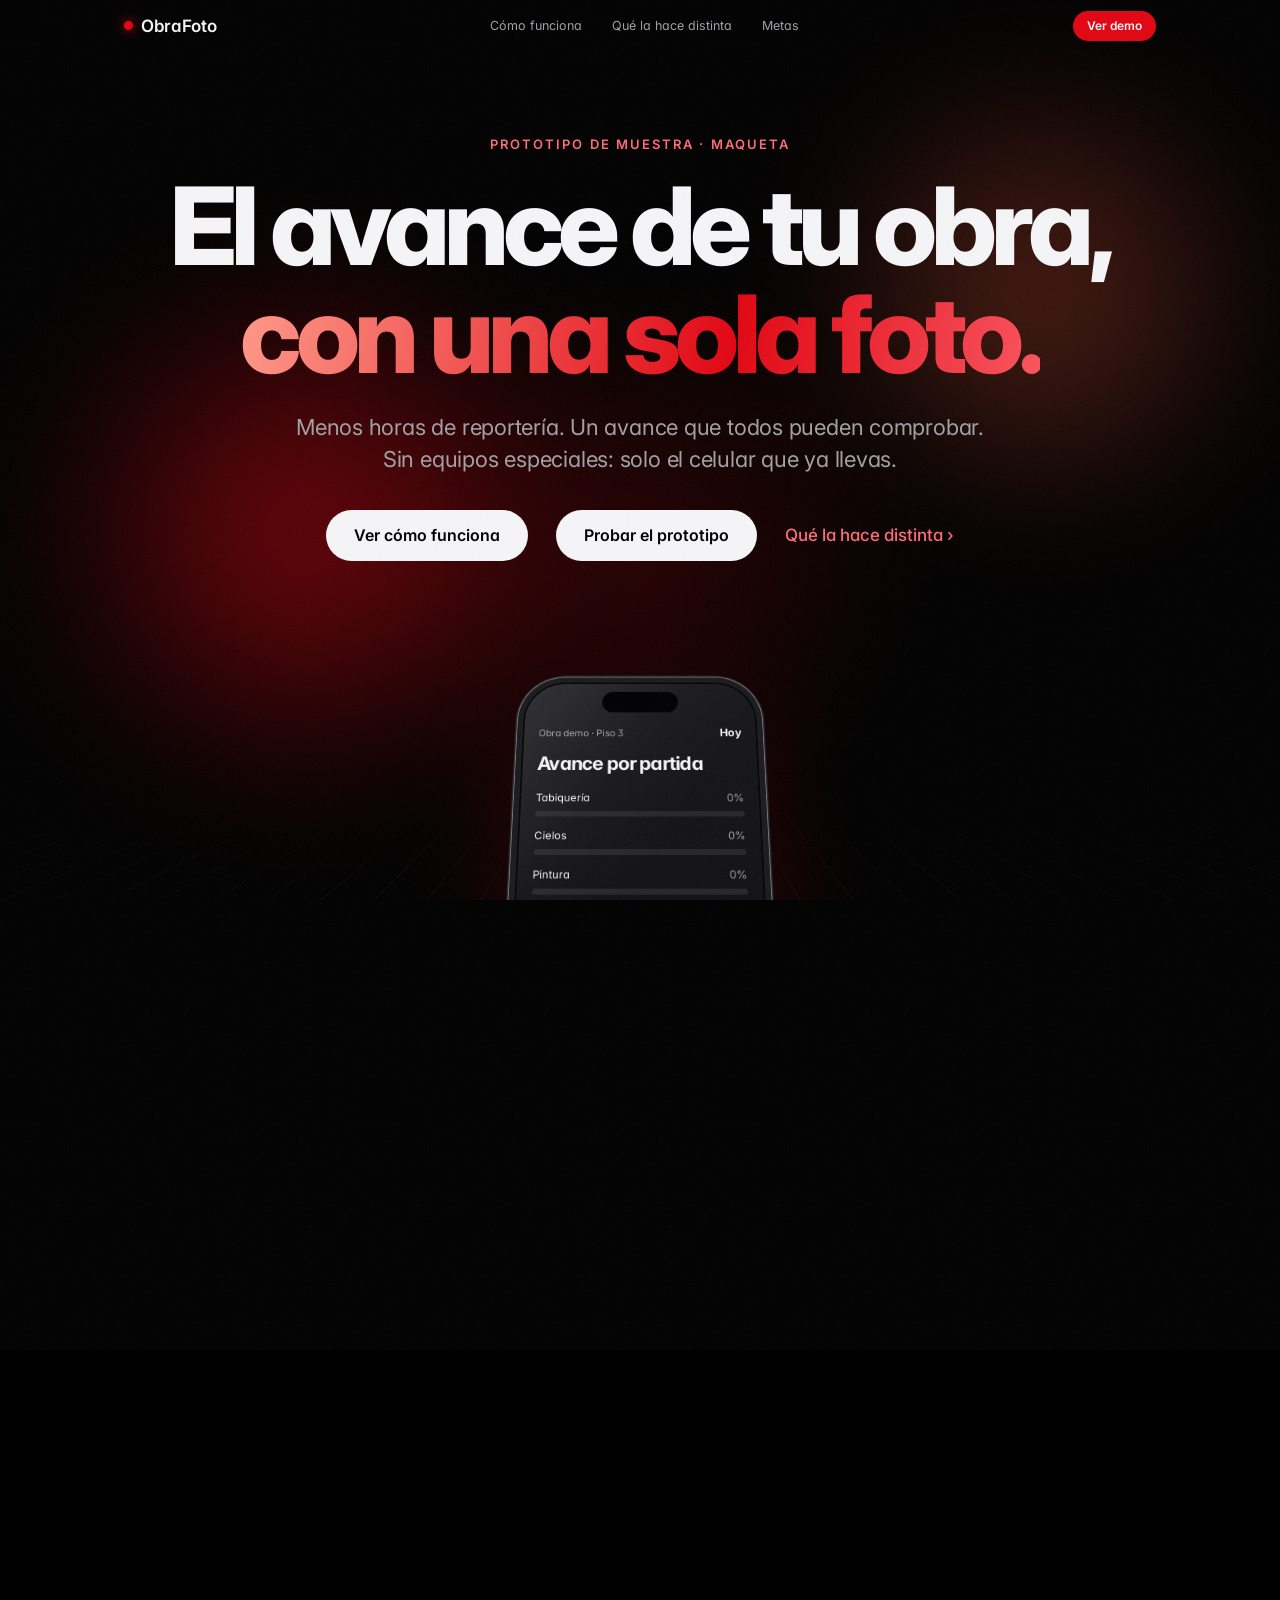
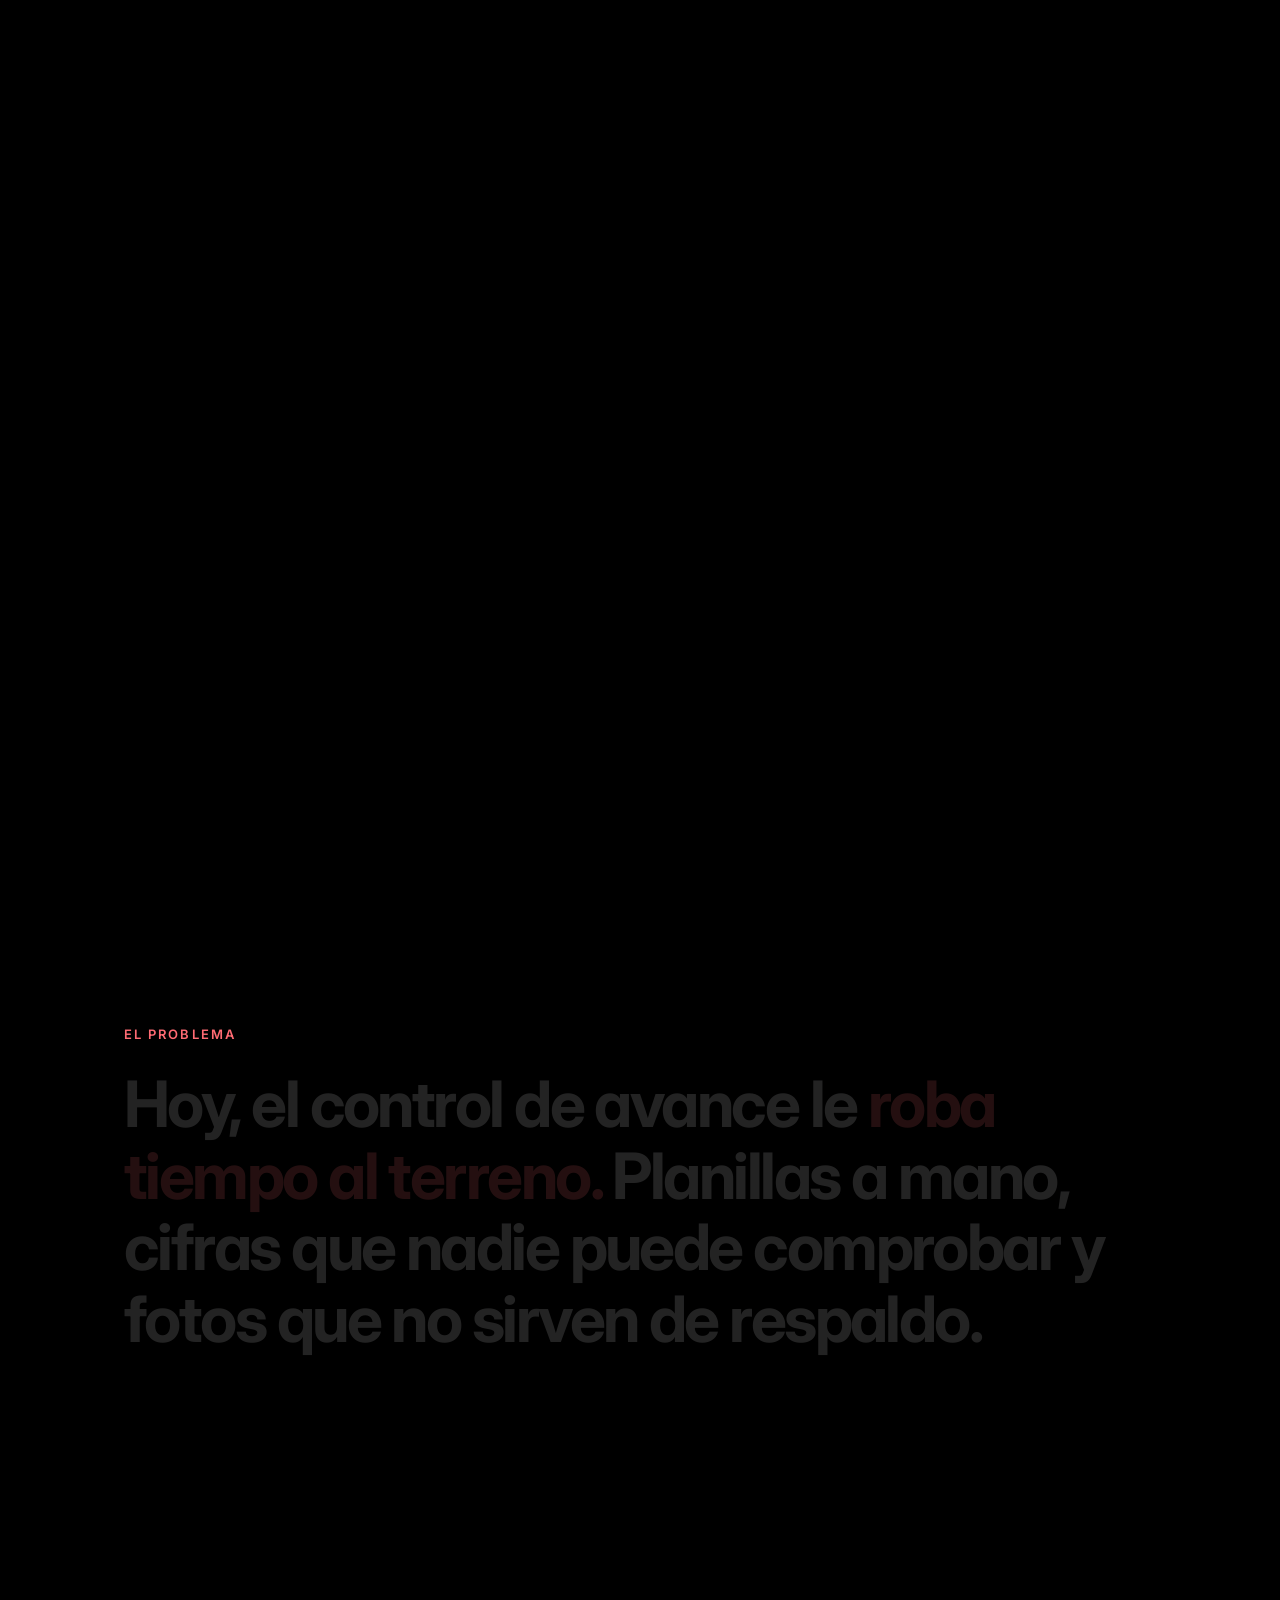
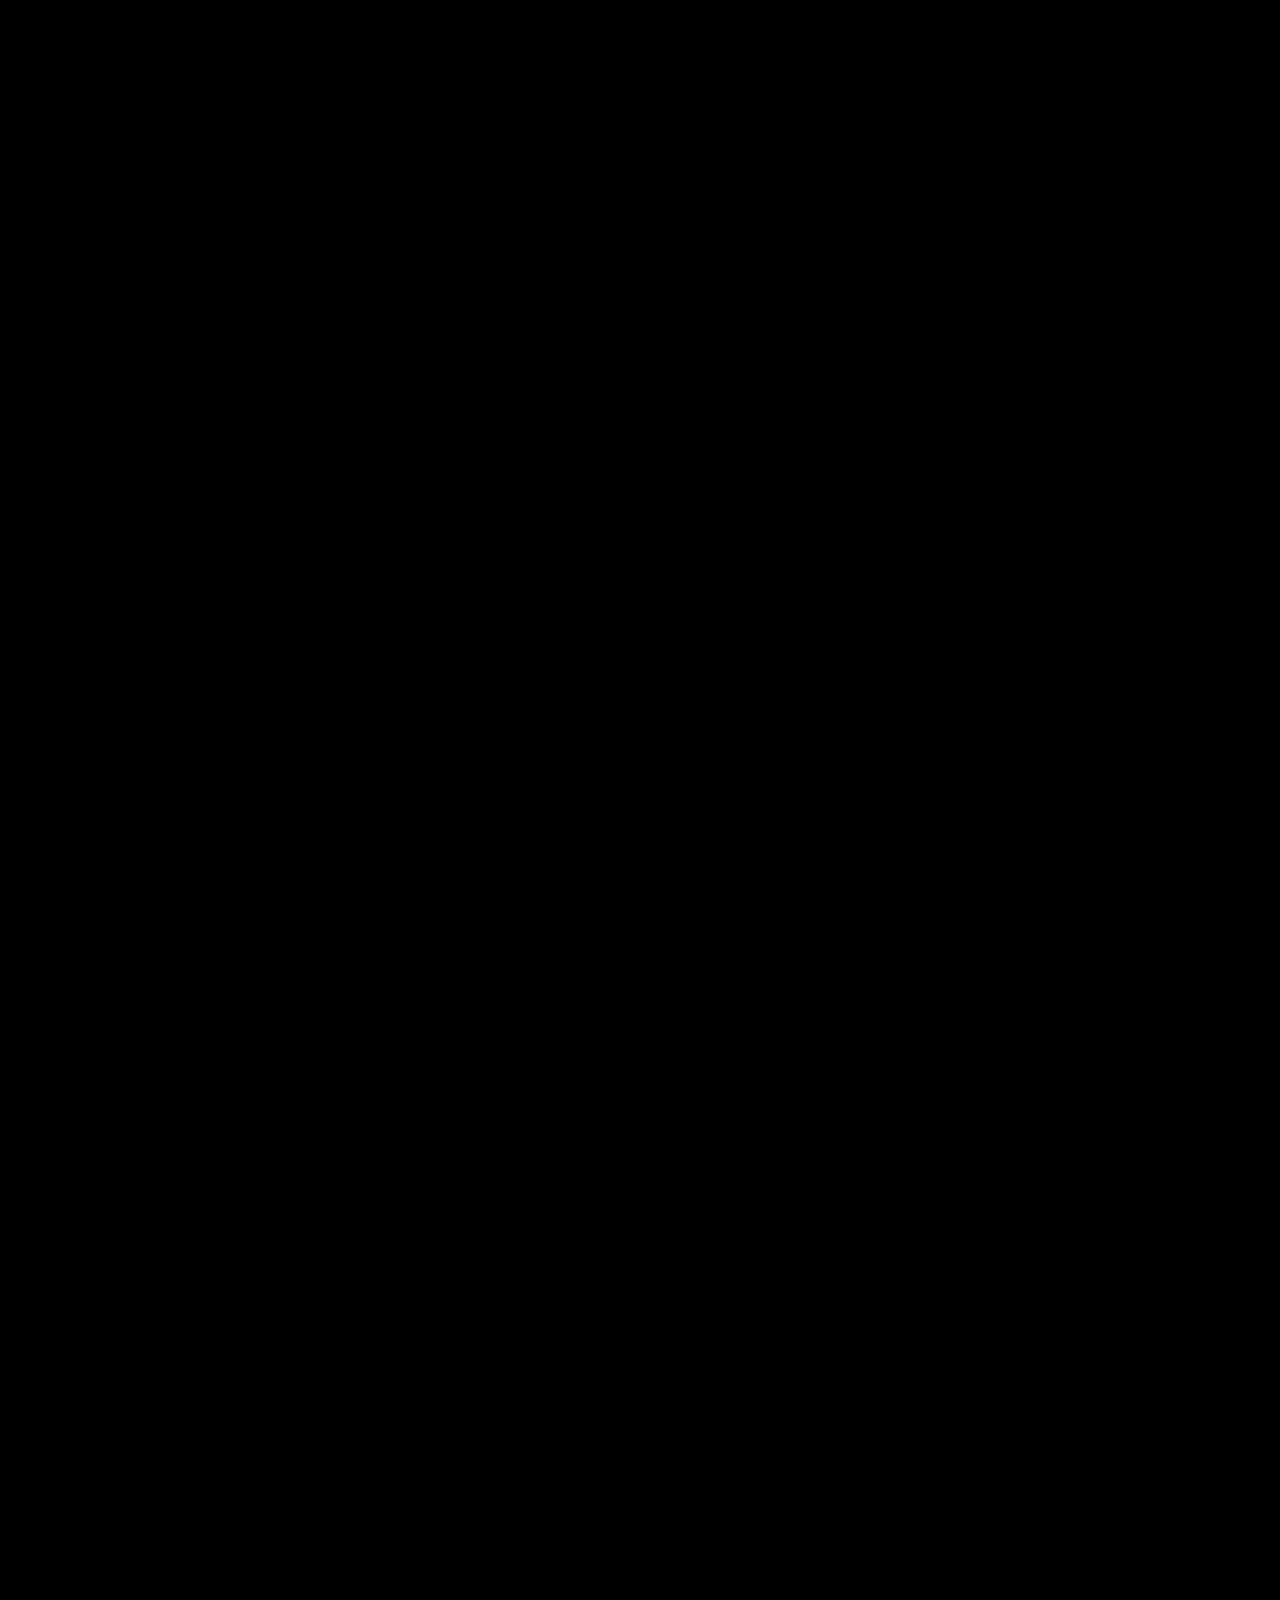
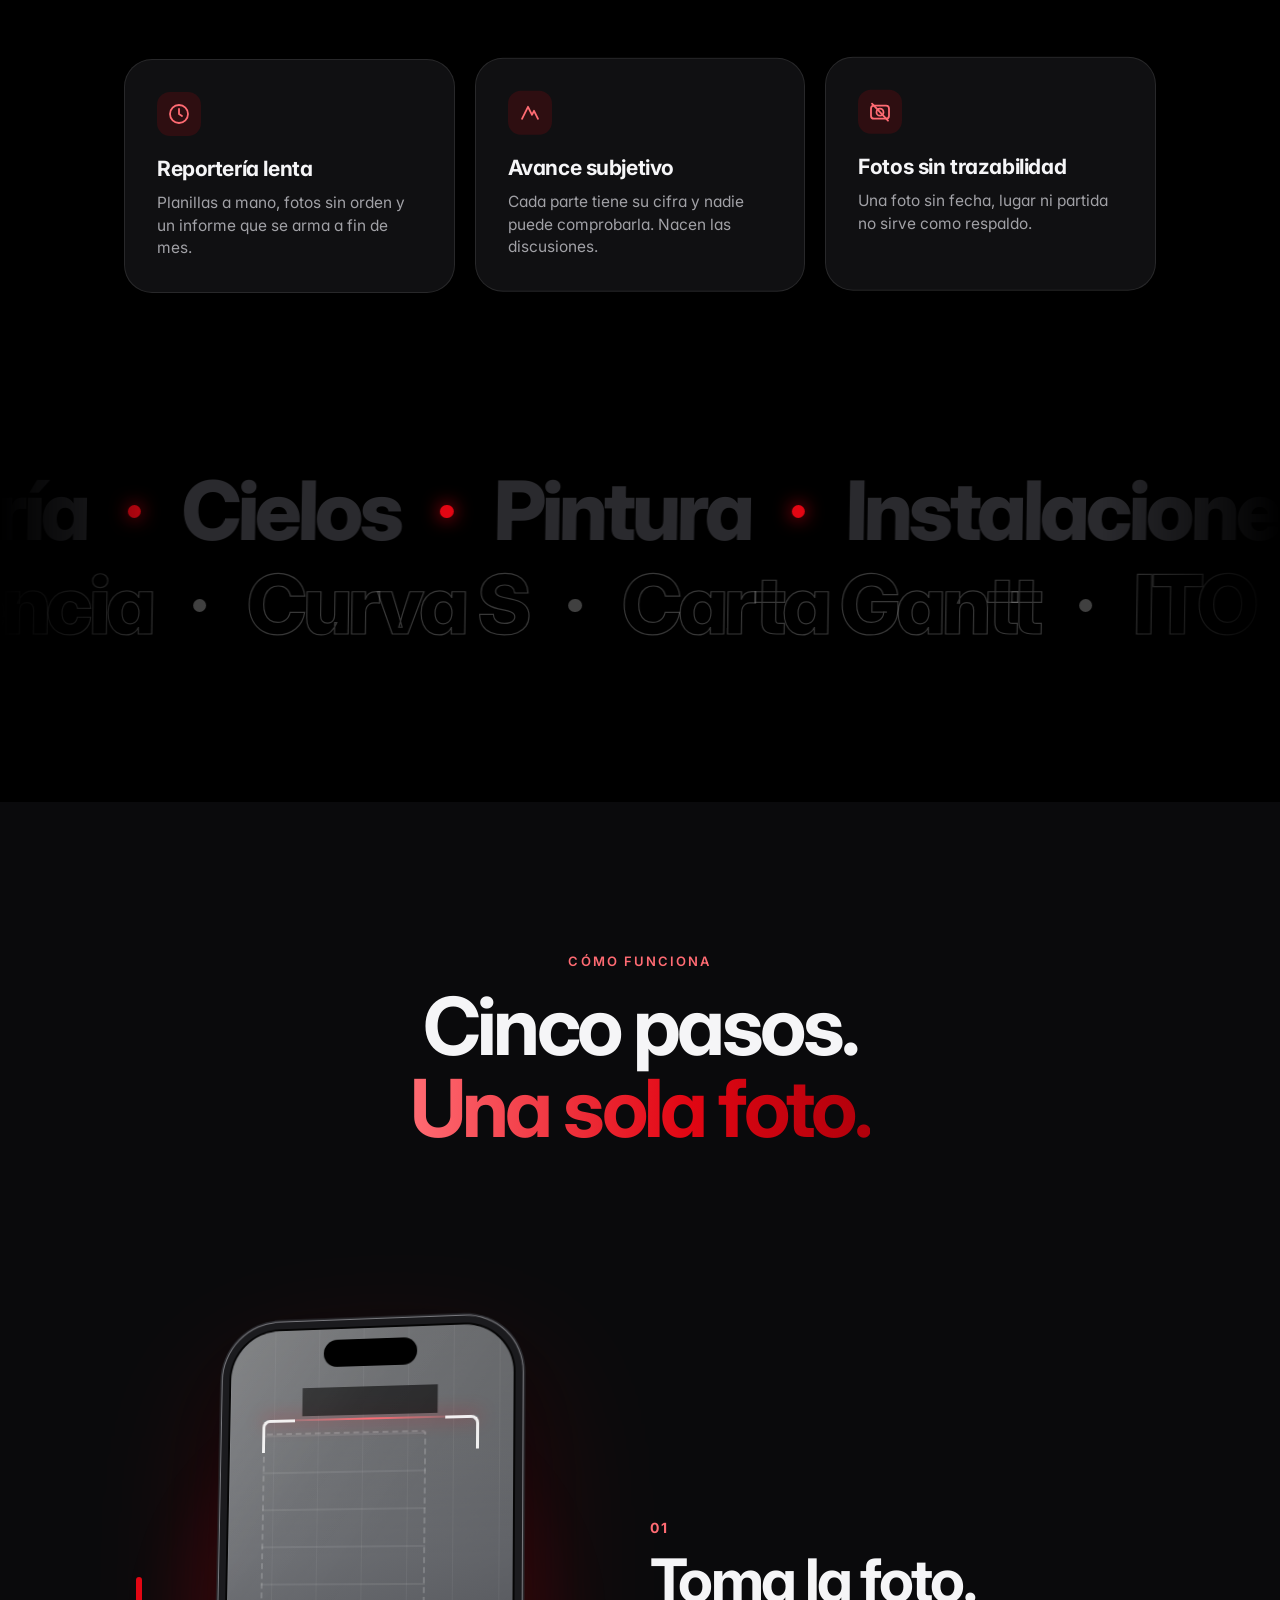
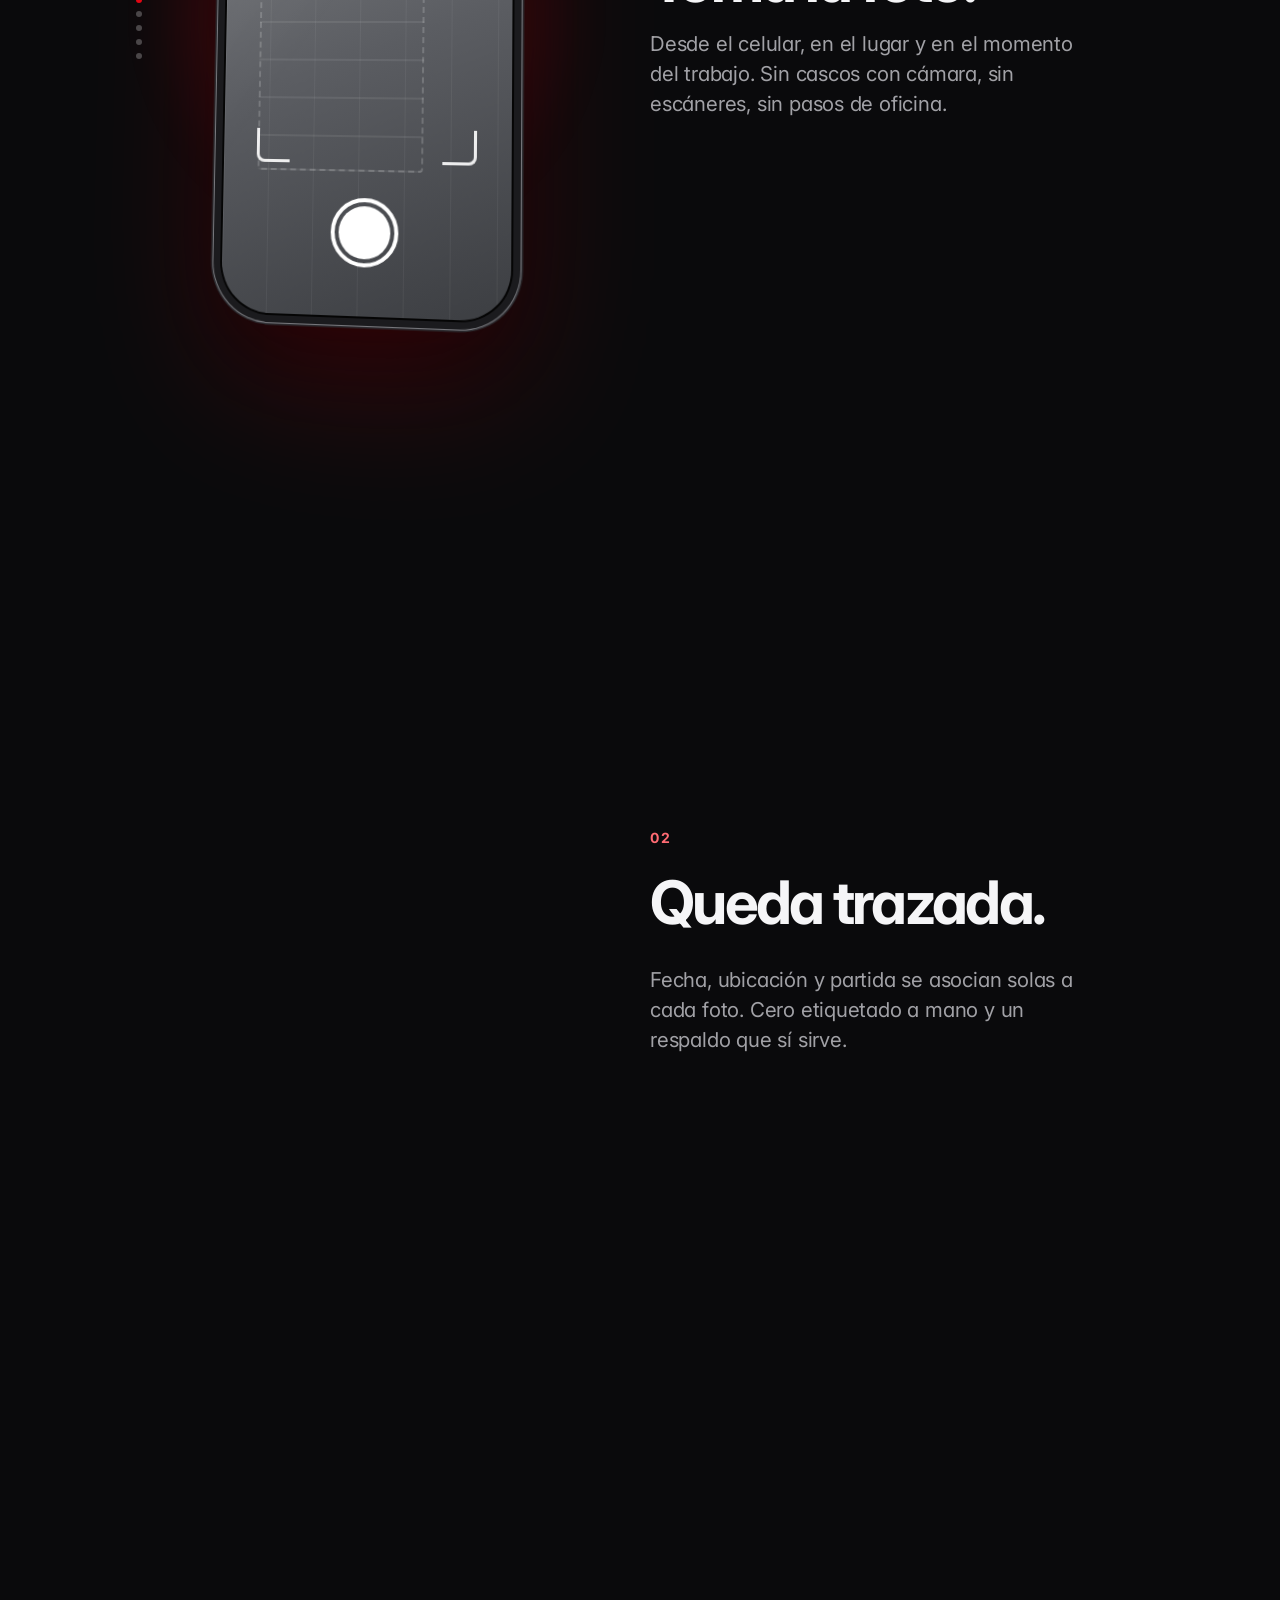
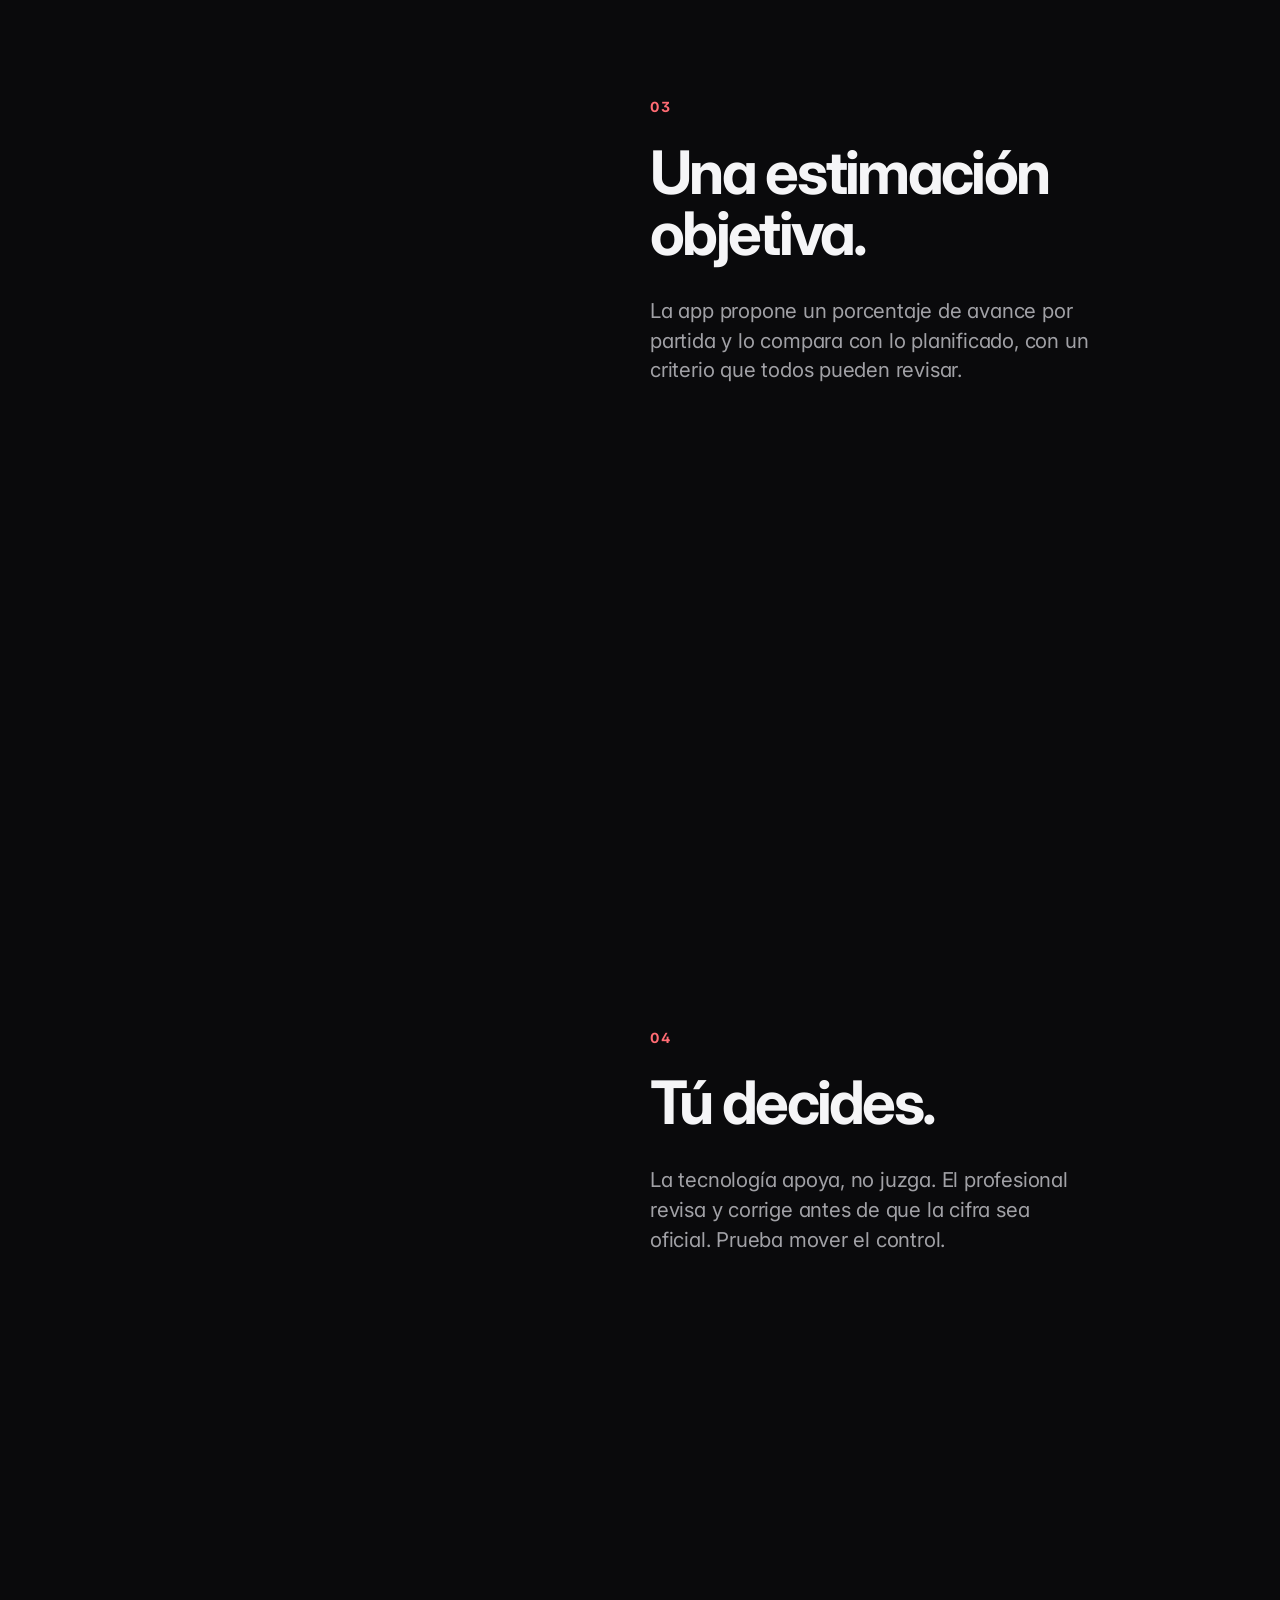
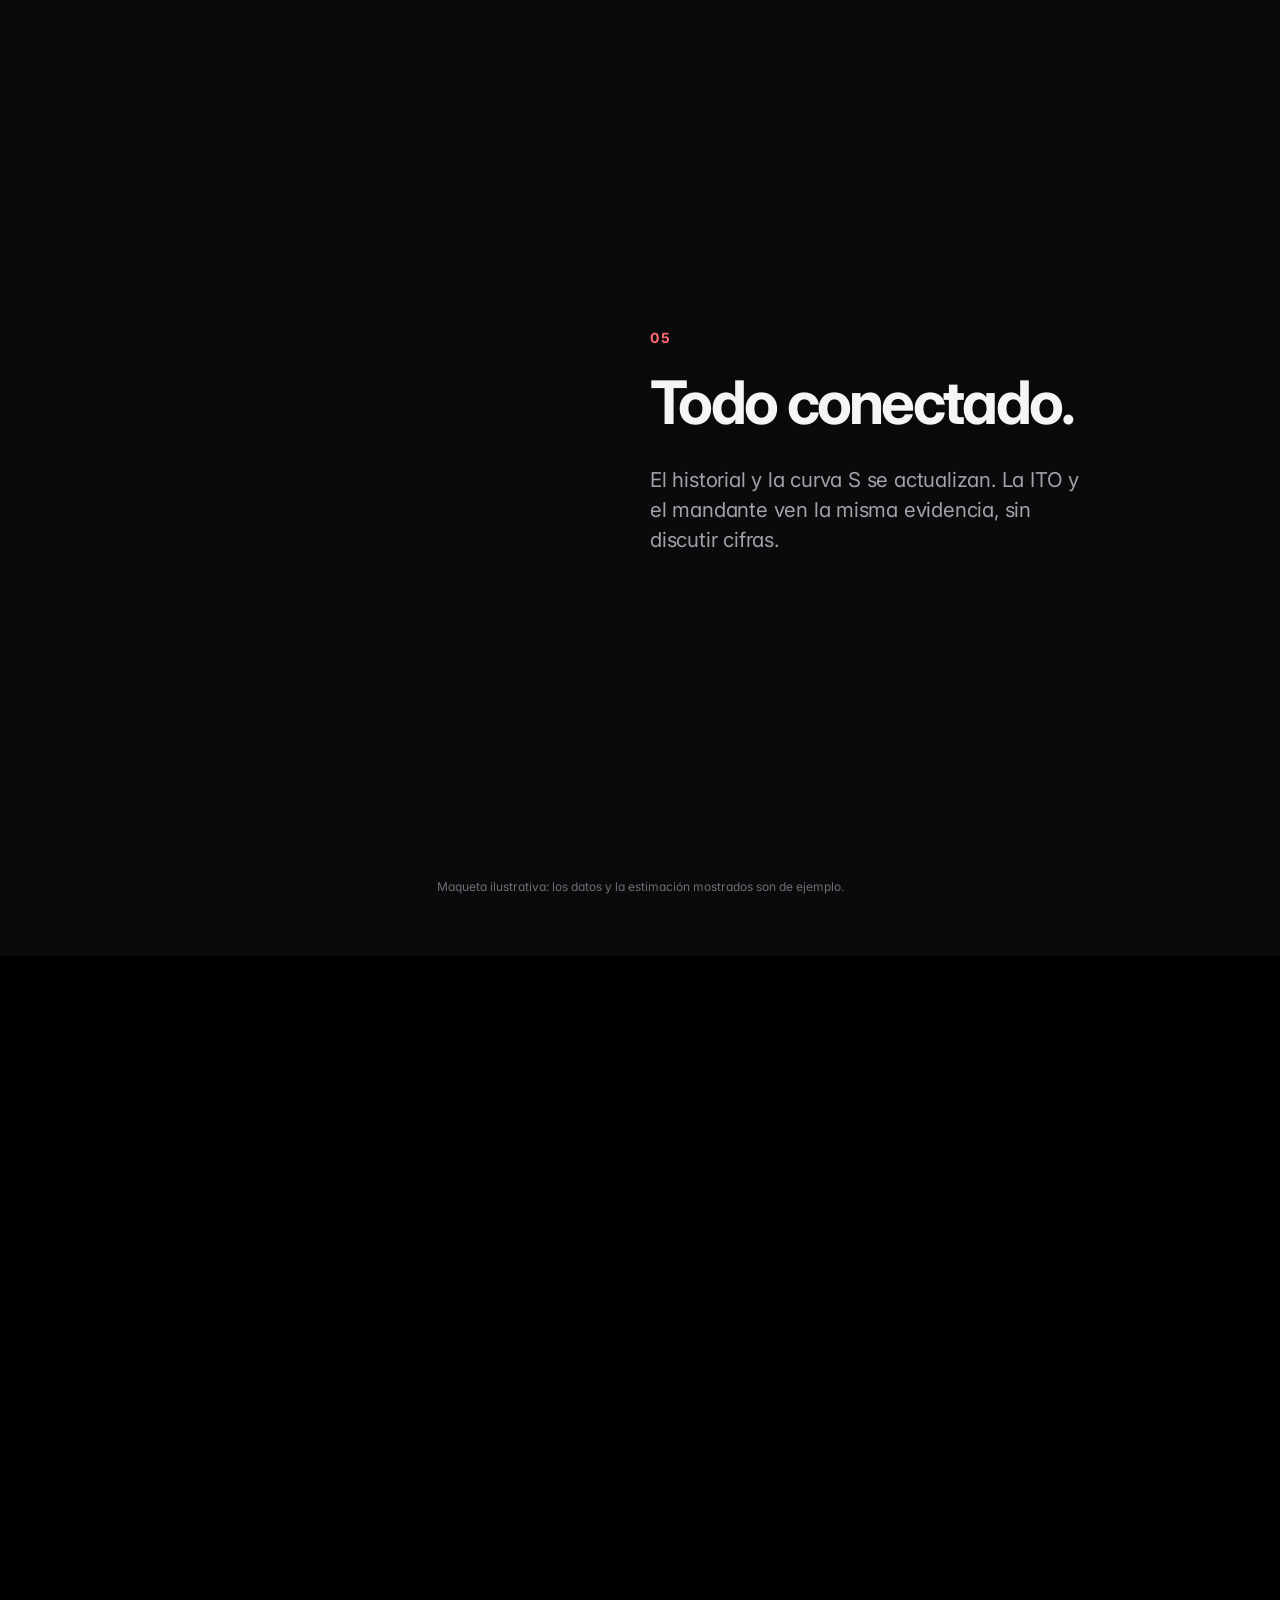
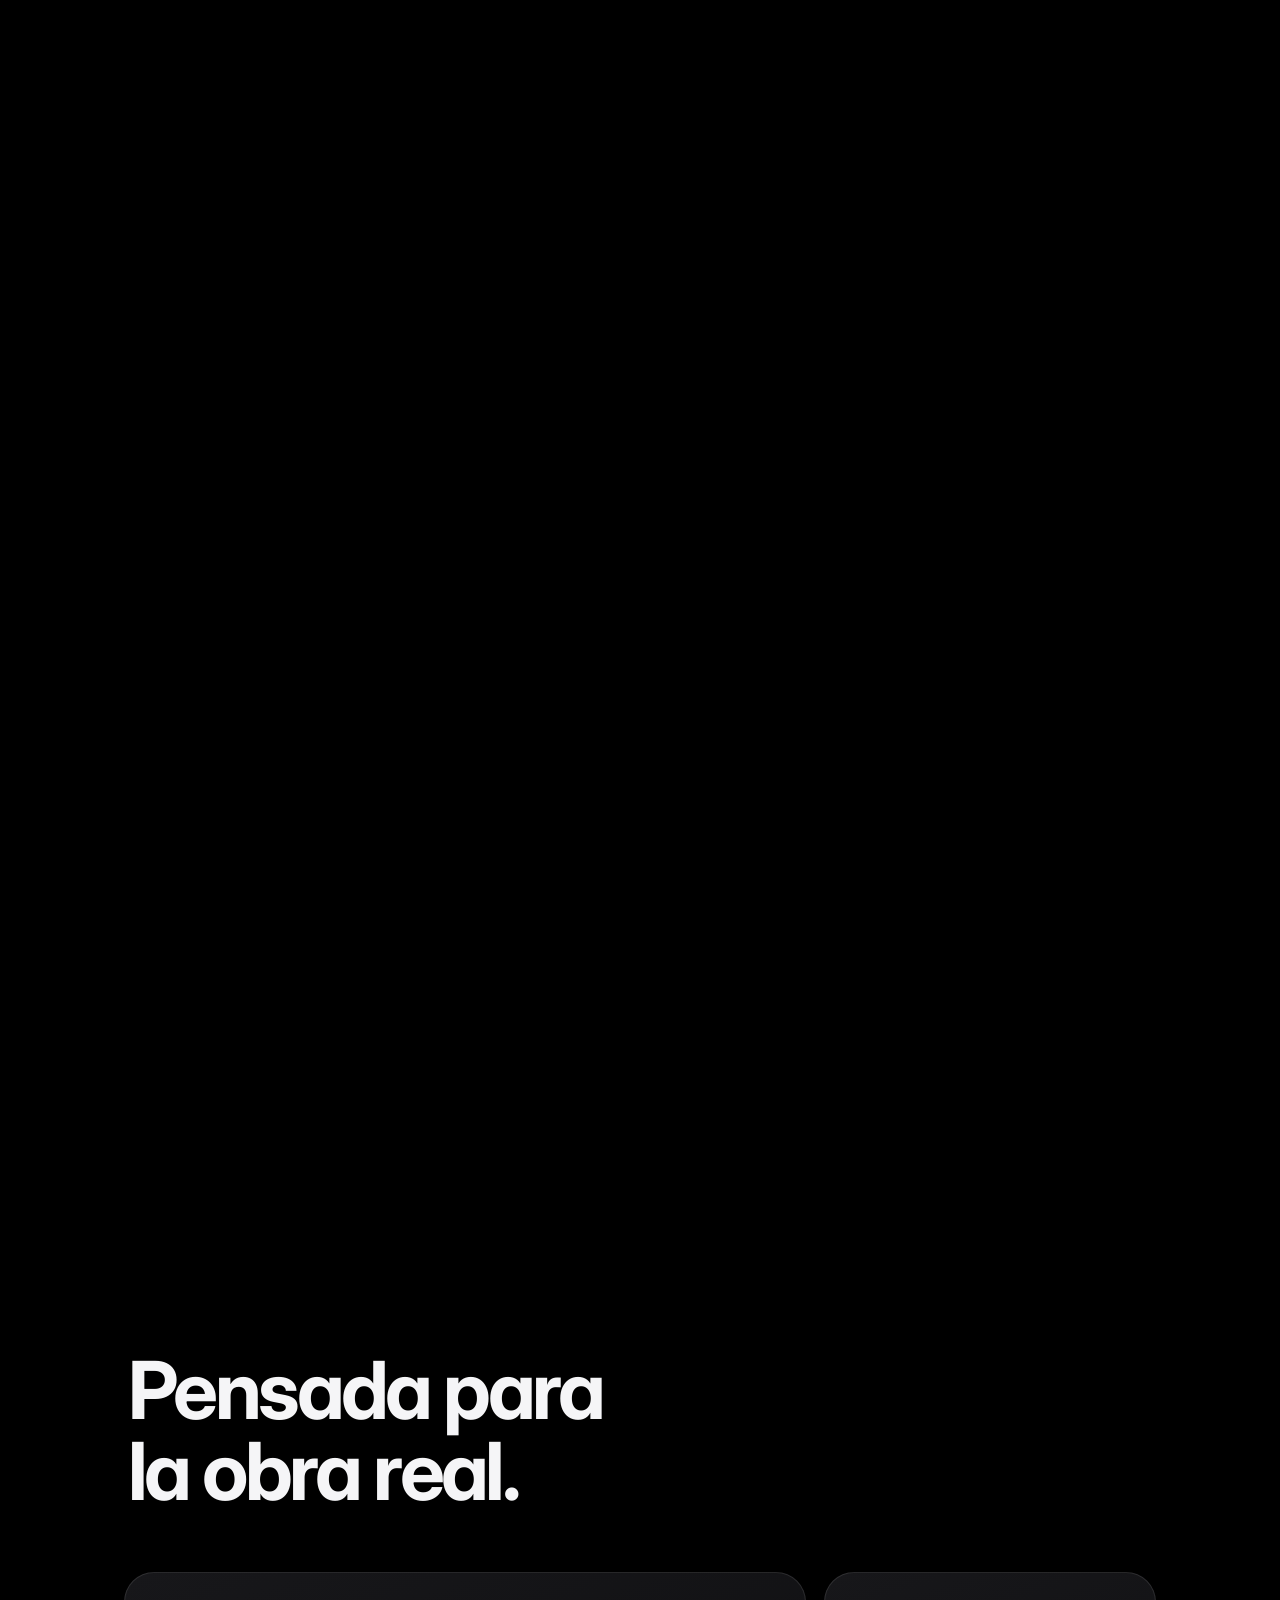
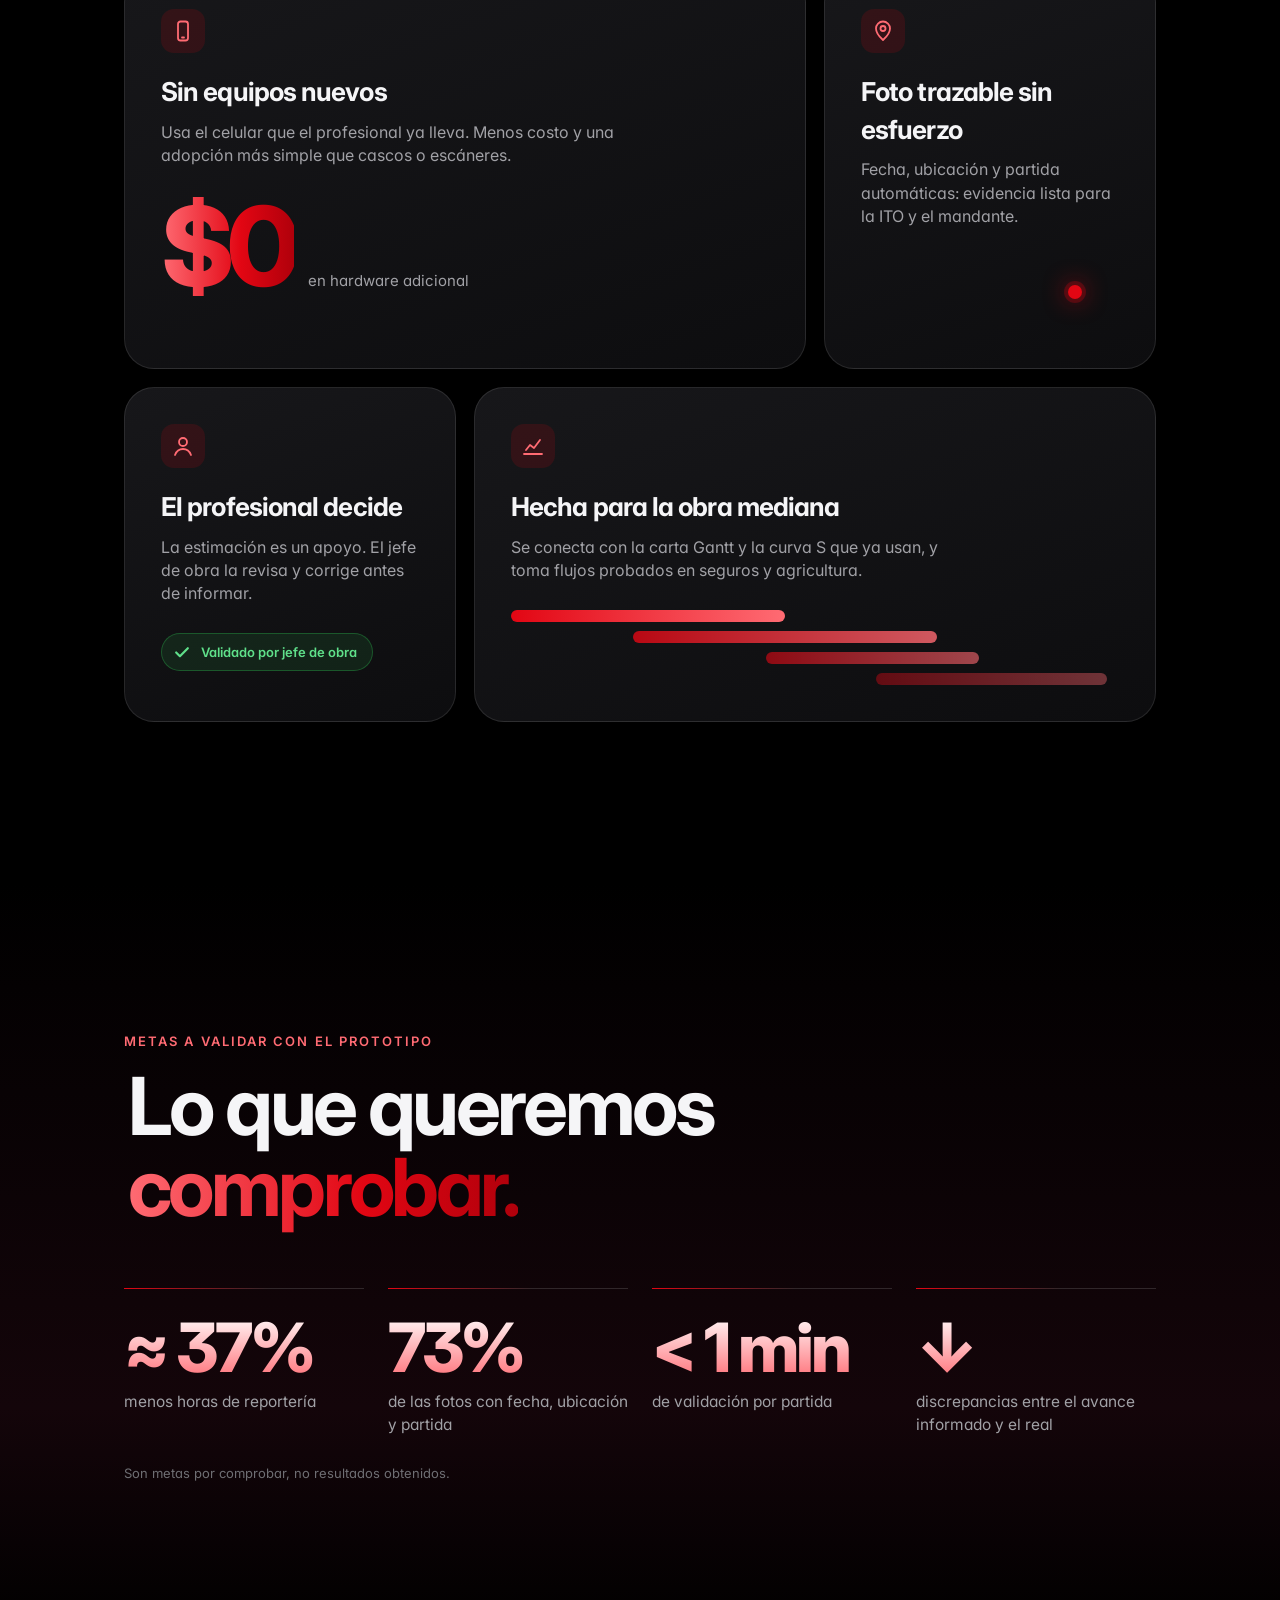
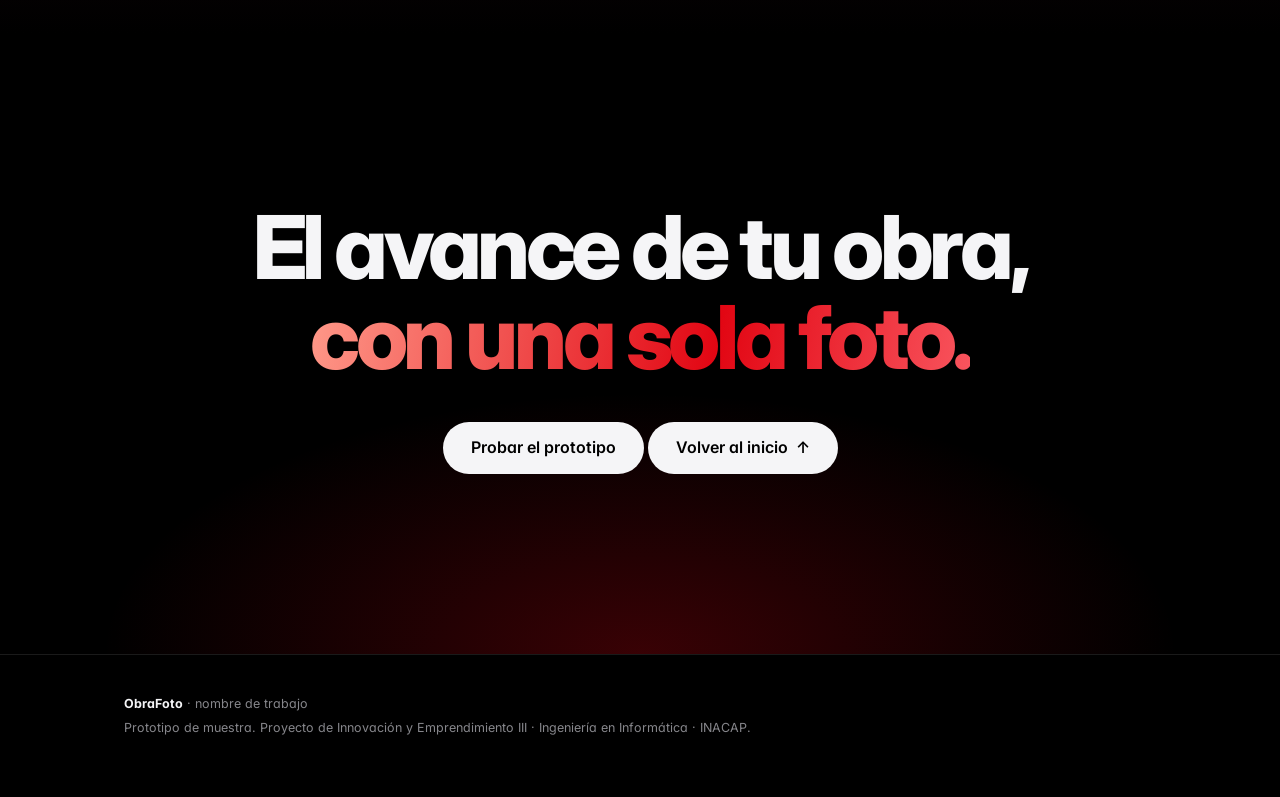
==== commit 14c9ff59: "Prototipo funcional en /app: registro de avance con fotos y Supabase Co-Authored-By: Claude Opus 5.5" ====
--- a/index.html
+++ b/index.html
@@ -45,6 +45,7 @@
         <p class="lead intro i3">Menos horas de reportería. Un avance que todos pueden comprobar.<br class="hide-m"> Sin equipos especiales: solo el celular que ya llevas.</p>
         <div class="cta-row intro i4">
           <a class="btn" href="#como">Ver cómo funciona</a>
+          <a class="btn" href="app/">Probar el prototipo</a>
           <a class="link" href="#distinto">Qué la hace distinta <span aria-hidden="true">›</span></a>
         </div>
       </div>
@@ -277,6 +278,7 @@
   <section class="final">
     <div class="wrap">
       <h2 class="reveal split">El avance de tu obra,<br><span class="shine">con una sola foto.</span></h2>
+      <a class="btn reveal d1" href="app/">Probar el prototipo</a>
       <a class="btn reveal d1" href="#top">Volver al inicio <span aria-hidden="true">↑</span></a>
     </div>
   </section>
